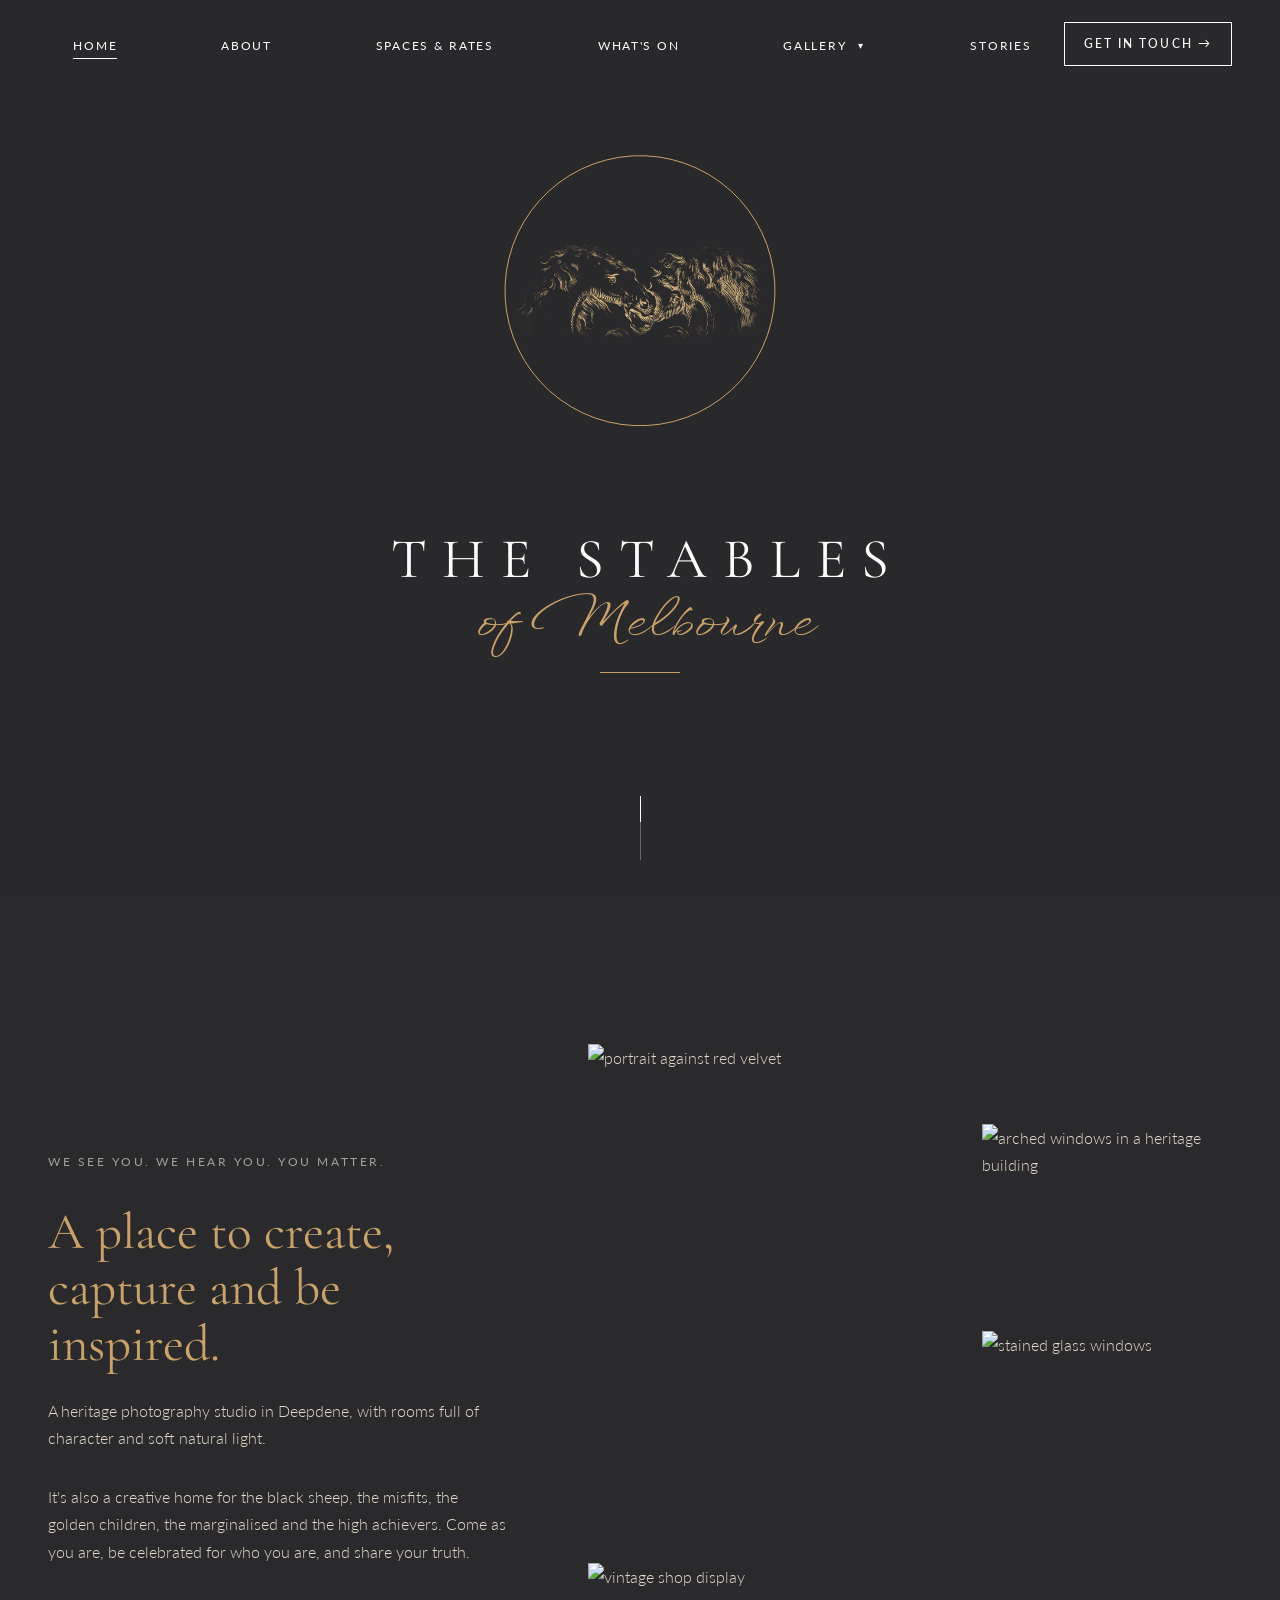
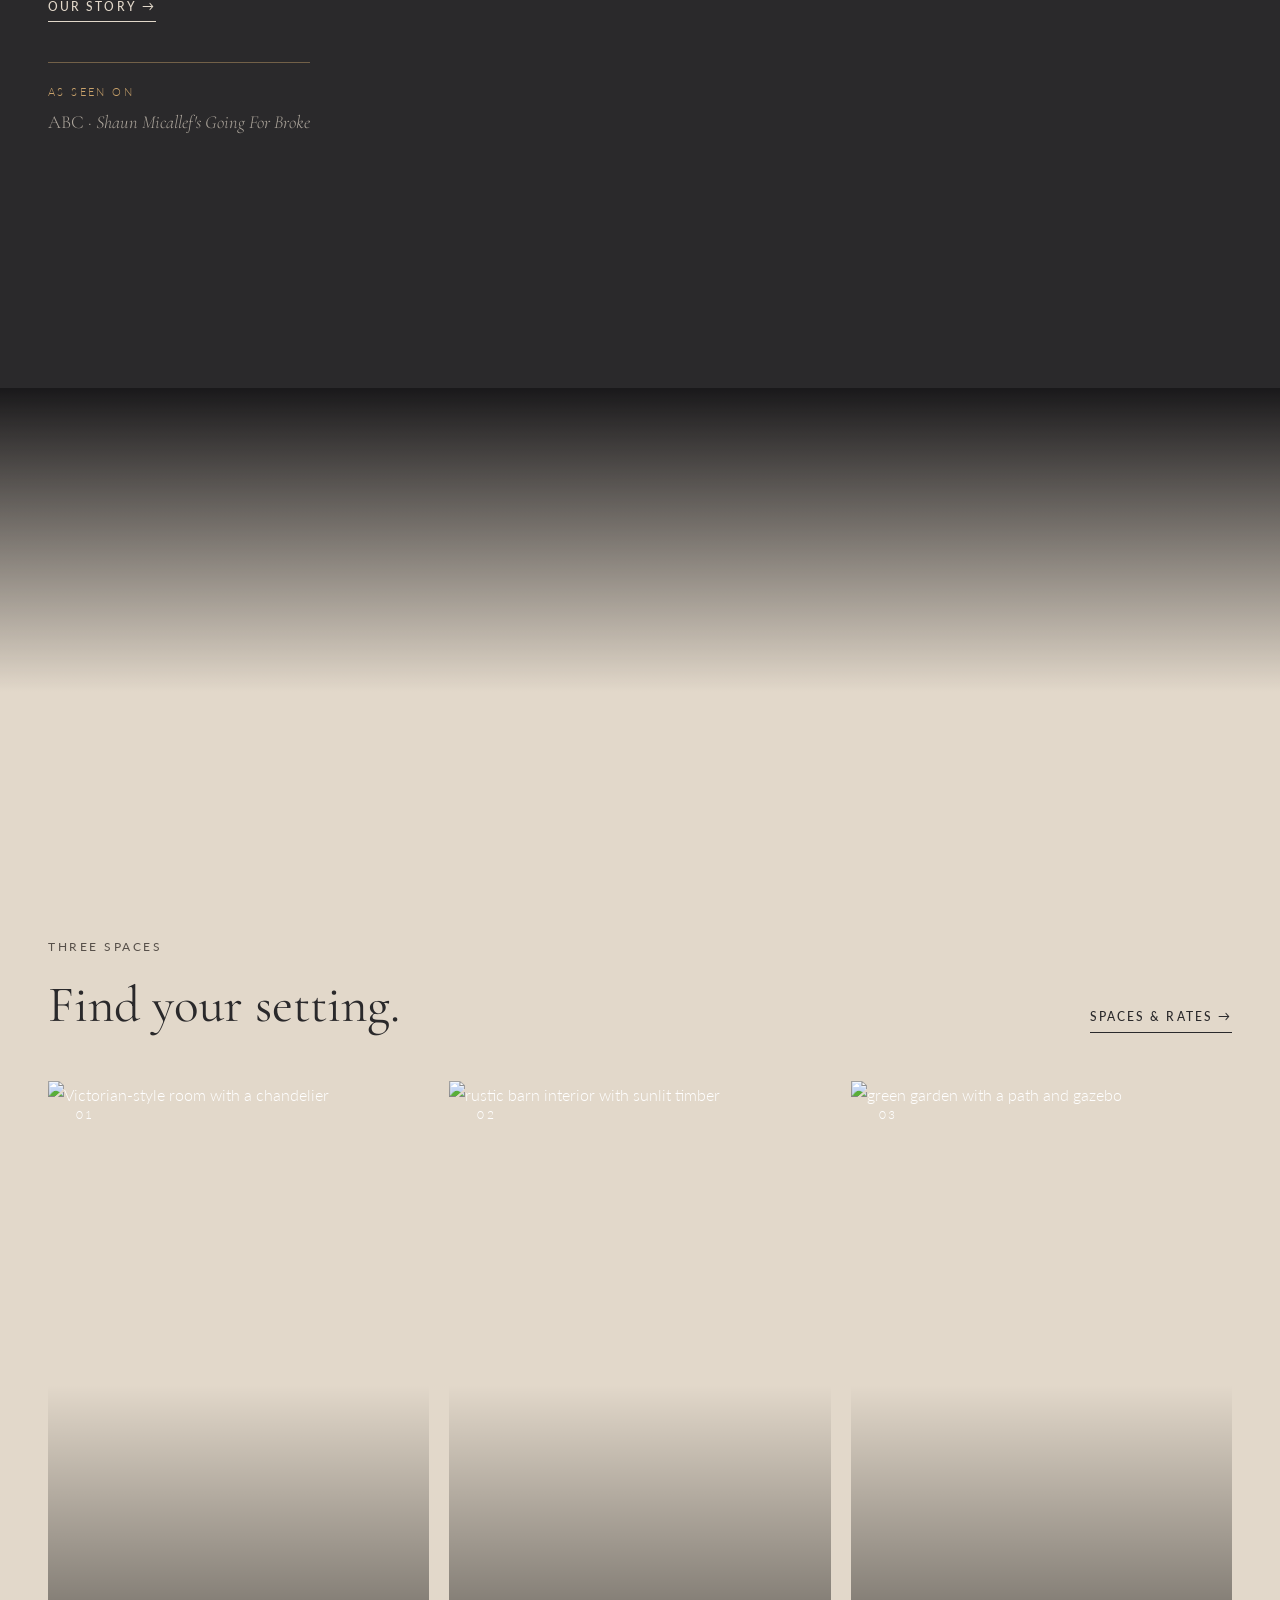
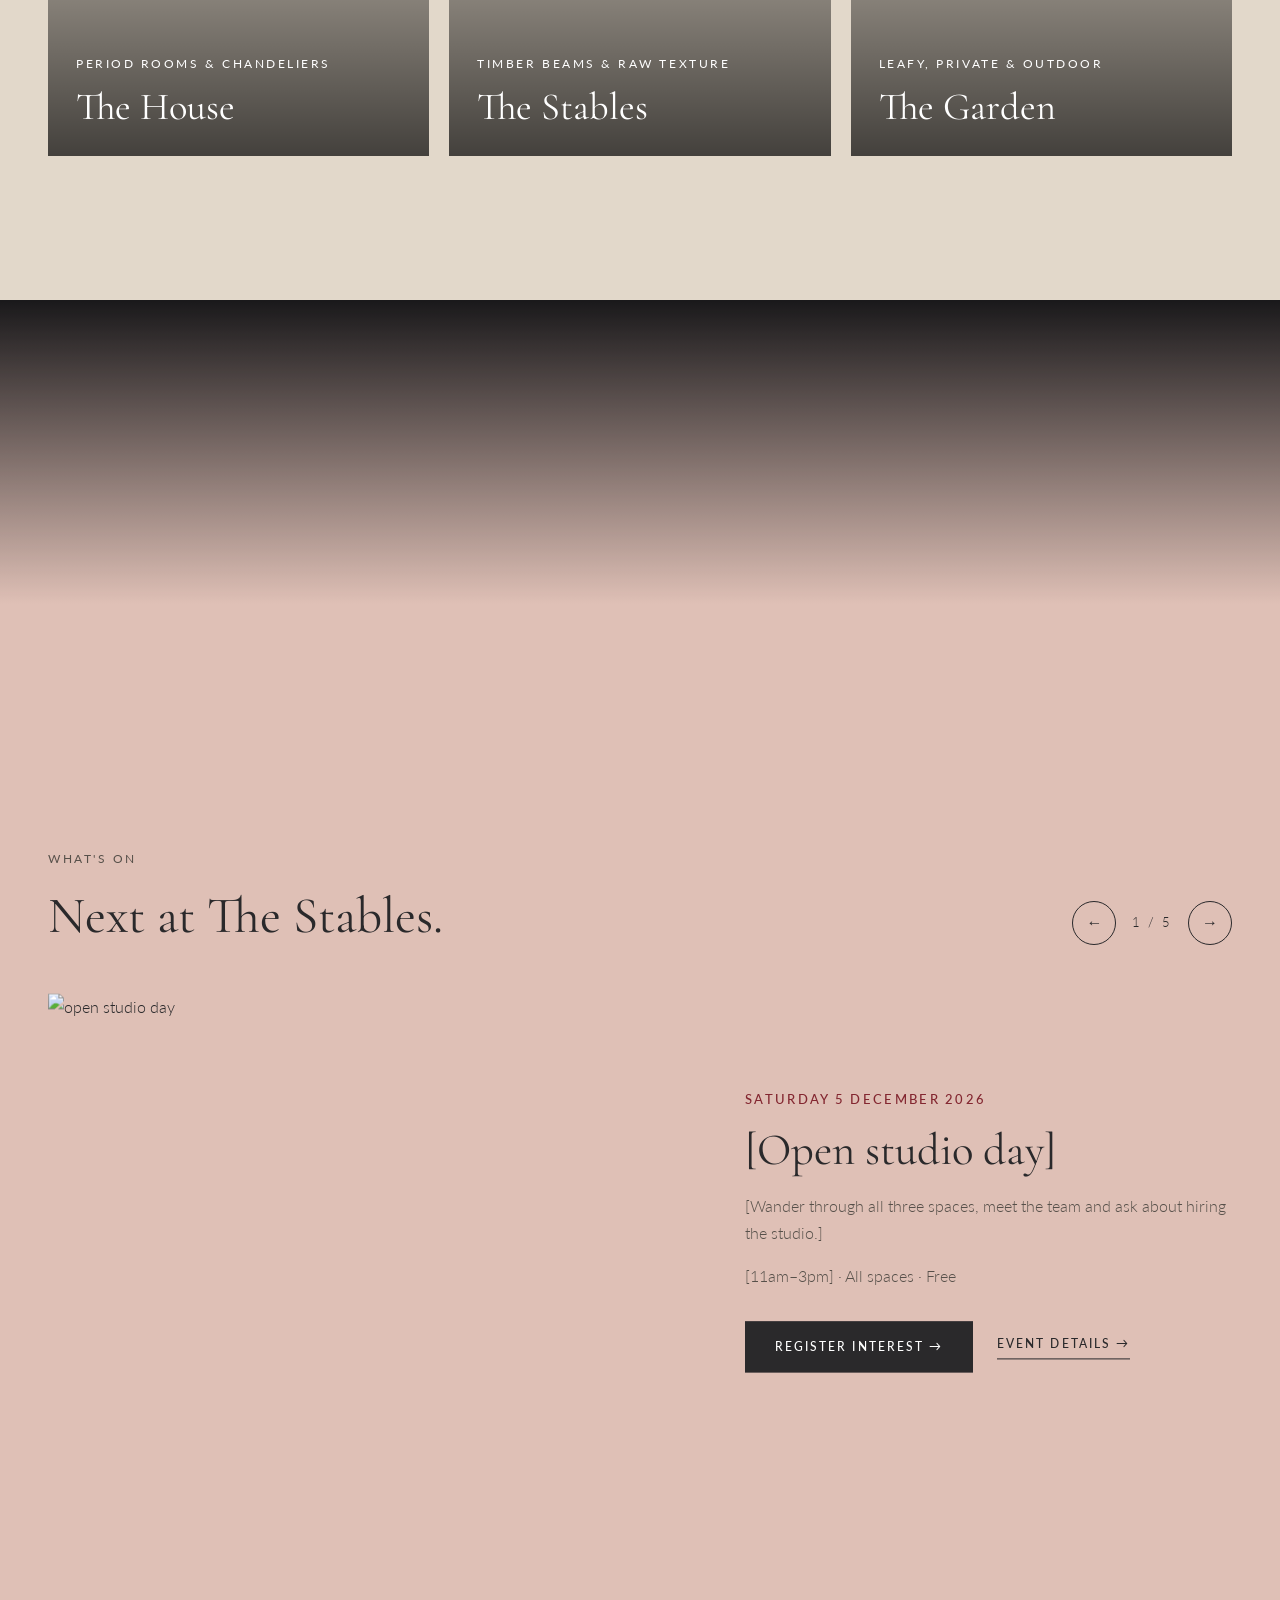
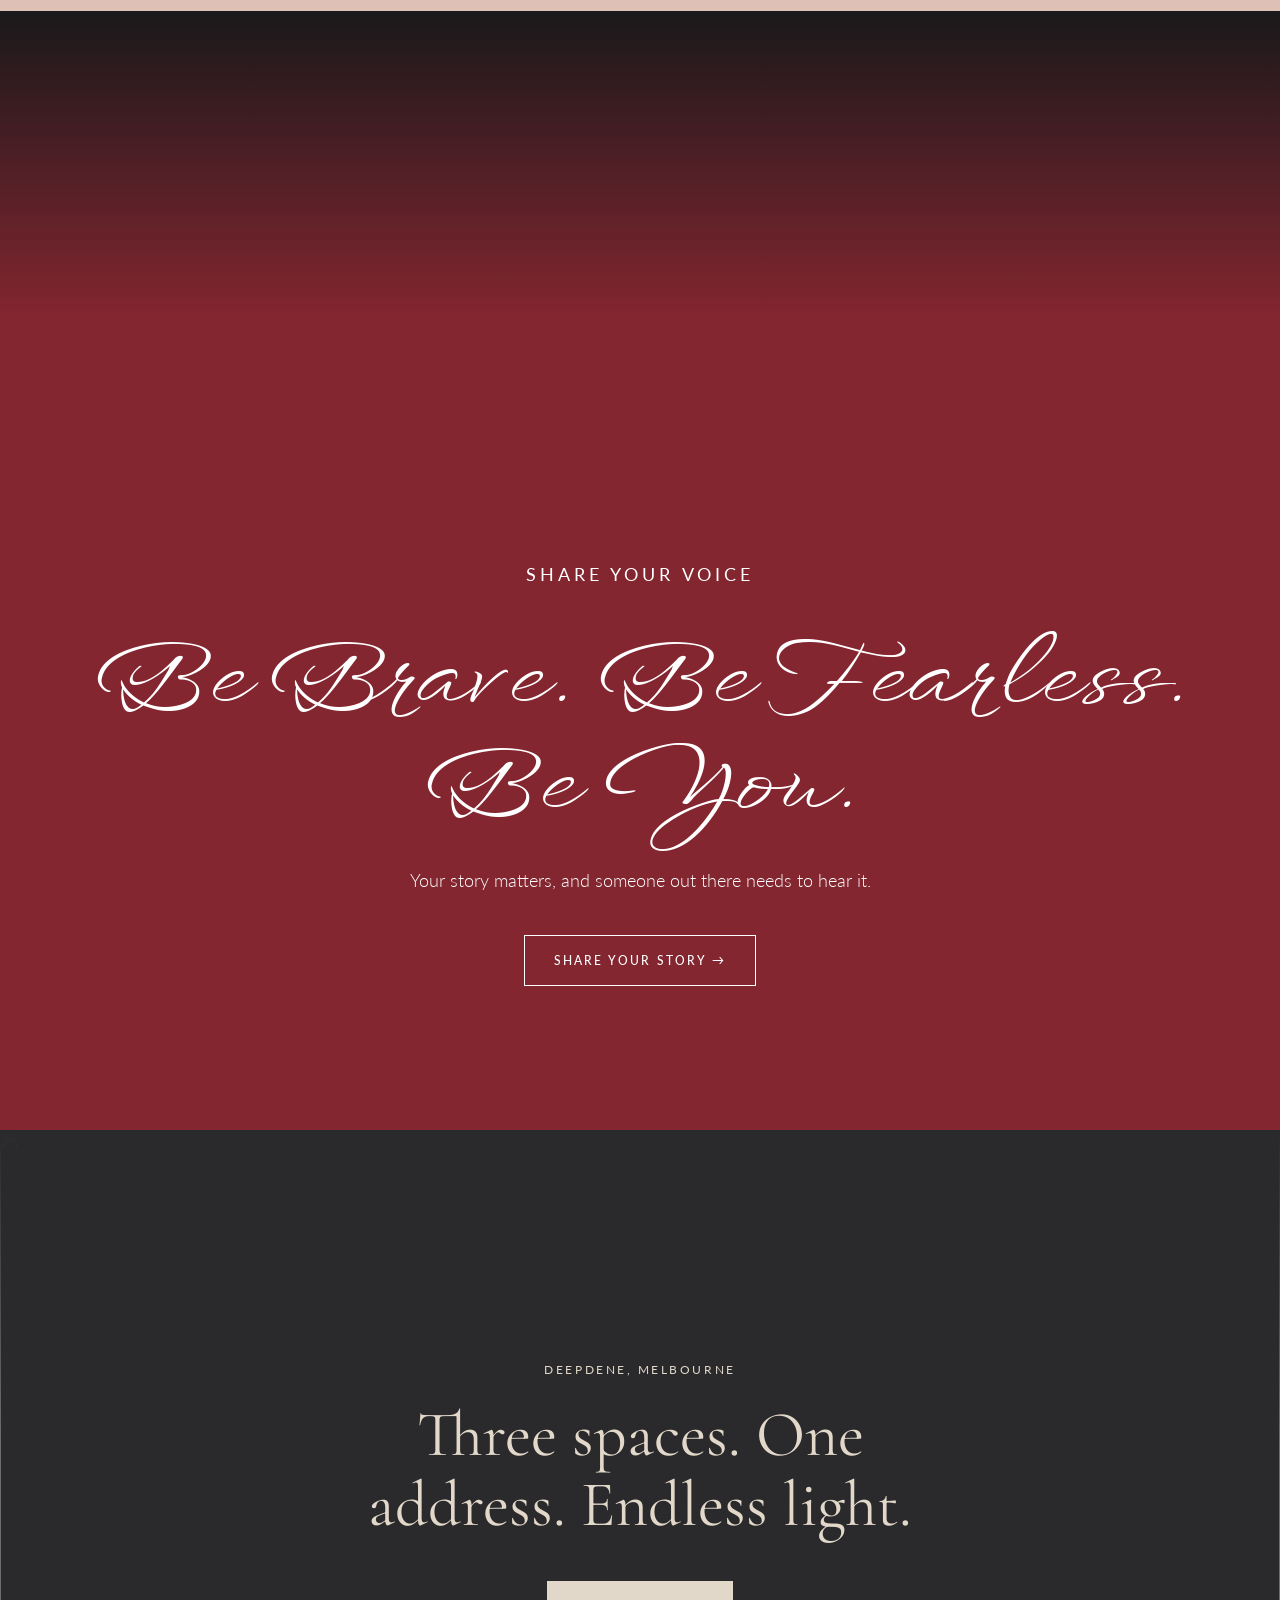
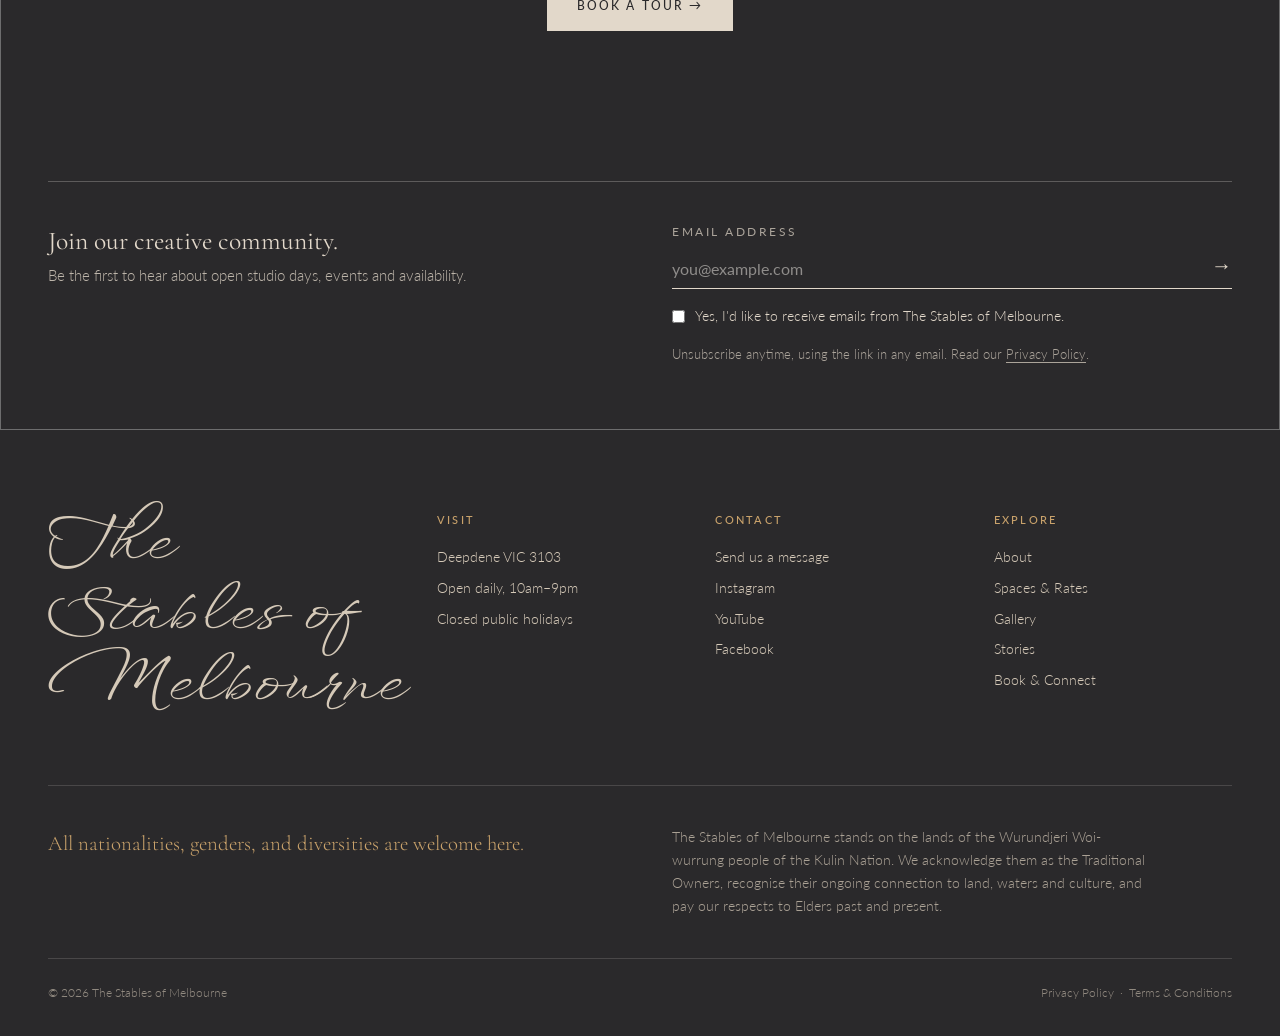
==== index.html @ edeb2f5e "Publish website ZelescoConsulting/The_Stables_of_Melbourne_final@5054127c599b8550f79336211b10ee6839b" ====
<!DOCTYPE html>
<html lang="en-AU">

<head>
  <meta charset="UTF-8">
  <meta name="viewport" content="width=device-width, initial-scale=1.0">
  <title>The Stables of Melbourne | Heritage Photography Studio for Hire</title>
  <link rel="icon" href="/favicon.ico" sizes="48x48">
  <link rel="icon" href="/images/icon-192.png" type="image/png" sizes="192x192">
  <link rel="apple-touch-icon" href="/images/apple-touch-icon.png">
  <meta name="description" content="A heritage photography studio in Deepdene, Melbourne, with three spaces to hire: the House, the Stables and the Garden.">

  <link rel="canonical" href="https://www.thestablesofmelbourne.com/">
  <meta property="og:type" content="website">
  <meta property="og:site_name" content="The Stables of Melbourne">
  <meta property="og:locale" content="en_AU">
  <meta property="og:title" content="The Stables of Melbourne | Heritage Photography Studio for Hire">
  <meta property="og:description" content="A heritage photography studio in Deepdene, Melbourne, with three spaces to hire: the House, the Stables and the Garden.">
  <meta property="og:url" content="https://www.thestablesofmelbourne.com/">
  <meta property="og:image" content="https://www.thestablesofmelbourne.com/images/share.jpg">
  <meta property="og:image:width" content="1200">
  <meta property="og:image:height" content="630">
  <meta name="twitter:card" content="summary_large_image">

  <script type="application/ld+json">{
    "@context": "https://schema.org",
    "@type": "LocalBusiness",
    "name": "The Stables of Melbourne",
    "description": "A heritage photography studio in Deepdene, Melbourne, with three spaces to hire: the House, the Stables and the Garden.",
    "url": "https://www.thestablesofmelbourne.com/",
    "image": "https://www.thestablesofmelbourne.com/images/share.jpg",
    "image": "https://www.thestablesofmelbourne.com/images/share.jpg",
    "logo": "https://www.thestablesofmelbourne.com/images/logo-square.png",

    "founder": "Lucia Zelesco",
    "address": {
      "@type": "PostalAddress",
      "addressLocality": "Deepdene",
      "addressRegion": "VIC",
      "postalCode": "3103",
      "addressCountry": "AU"
    },
    "openingHoursSpecification": {
      "@type": "OpeningHoursSpecification",
      "dayOfWeek": ["Monday","Tuesday","Wednesday","Thursday","Friday","Saturday","Sunday"],
      "opens": "10:00",
      "closes": "21:00"
    }
  }
</script>
  <script type="application/ld+json">{
    "@context": "https://schema.org",
    "@type": "WebSite",
    "name": "The Stables of Melbourne",
    "url": "https://www.thestablesofmelbourne.com/"
  }
</script>

  <link rel="preconnect" href="https://fonts.googleapis.com">
  <link rel="preconnect" href="https://fonts.gstatic.com" crossorigin>
  <link href="https://fonts.googleapis.com/css2?family=Cormorant+Garamond:ital,wght@0,400;0,500;1,400&family=Lato:wght@300;400;700&family=WindSong:wght@400;500&display=swap" rel="stylesheet">

  <link rel="stylesheet" href="styles.css">
  <link rel="stylesheet" href="community.css">

  <script>document.documentElement.classList.add("js");
</script>
</head>

<body class="home">

  <header class="site-header">
    <a href="index.html" class="logo">
      <img src="images/logo.png" alt="The Stables of Melbourne" class="logo-image">
    </a>

    <nav class="main-nav">
      <ul>
        <li><a href="index.html" class="active">Home</a></li>
        <li><a href="about.html">About</a></li>
        <li><a href="spaces.html">Spaces &amp; Rates</a></li>
        <li><a href="events.html">What's On</a></li>
        <li class="has-dropdown">
          <a href="gallery.html">Gallery</a>
          <button class="dropdown-toggle" type="button" aria-expanded="false" aria-label="More in Gallery">&#9662;</button>
          <ul class="dropdown">
            <li><a href="gallery.html">Collections</a></li>
            <li><a href="stories.html">Stories</a></li>
          </ul>
        </li>
        <li class="nav-hero-only"><a href="stories.html">Stories</a></li>
      </ul>
    </nav>

    <a href="connect.html" class="button button-light header-button">Get in touch &rarr;</a>
  </header>

  <main>

    <section class="hero">
      <video
        class="hero-image"
        data-mobile-src="videos/hero-mobile.mp4"
        autoplay
        muted
        loop
        playsinline
        poster="https://images.pexels.com/photos/6567356/pexels-photo-6567356.jpeg?auto=compress&cs=tinysrgb&w=1920">
        <source src="videos/hero.mp4" type="video/mp4">

      :

      </video>

      <div class="hero-intro" aria-hidden="true">
        <div class="intro-seal">
          <svg class="intro-ring" viewBox="0 0 400 400">
            <defs>
              <path id="intro-ring-path" d="M200,200 m-172,0 a172,172 0 1,1 344,0 a172,172 0 1,1 -344,0"></path>
            </defs>
            <circle cx="200" cy="200" r="150" fill="none" stroke="#c9a26b" stroke-width="1"></circle>

          </svg>
         <img class="intro-crest-art" src="images/crest-brass.png" alt="">
        </div>
      </div>

      <div class="hero-title">

        <div class="hero-crest" aria-hidden="true"></div>
        <h1 class="hero-name"><span class="hero-name-main">The Stables</span> <span class="hero-name-script">of Melbourne</span></h1>
      </div>

      <a href="#intro" class="scroll-cue" aria-label="Scroll down">
        <span></span>
      </a>
    </section>

    <section id="intro" class="intro stack">
      <div class="intro-text reveal">
        <p class="eyebrow">We see you. We hear you. You matter.</p>
        <h2>A place to create, capture and be inspired.</h2>
        <p>
          A heritage photography studio in Deepdene, with rooms full of character
          and soft natural light.
        </p>
        <p>
          It's also a creative home for the black sheep, the misfits, the golden
          children, the marginalised and the high achievers. Come as you are, be
          celebrated for who you are, and share your truth.
        </p>
                <div class="intro-links">
          <a href="about.html" class="text-link">Our story &rarr;</a>
        </div>

        <a href="about.html#in-the-media" class="press-mention">
          <span class="press-label">As seen on</span>
          <span class="press-show">ABC &middot; <em>Shaun Micallef's Going For Broke</em></span>
        </a>
      </div>

      <div class="collage-photos">
        <div class="collage-column">
          <img class="collage-tall scroll-fade" src="https://images.pexels.com/photos/40225562/pexels-photo-40225562.jpeg?auto=compress&cs=tinysrgb&w=1000" alt="Placeholder: portrait against red velvet">
          <img class="collage-wide scroll-fade" src="https://images.pexels.com/photos/3736897/pexels-photo-3736897.jpeg?auto=compress&cs=tinysrgb&w=900" alt="Placeholder: vintage shop display">
        </div>
        <div class="collage-column">
          <img class="collage-wide scroll-fade" src="https://images.pexels.com/photos/7443791/pexels-photo-7443791.jpeg?auto=compress&cs=tinysrgb&w=700" alt="Placeholder: arched windows in a heritage building">
          <img class="collage-tall scroll-fade" src="https://images.pexels.com/photos/16550795/pexels-photo-16550795.jpeg?auto=compress&cs=tinysrgb&w=700" alt="Placeholder: stained glass windows">
        </div>
      </div>
    </section>

    <div class="fade-gap" style="--from: var(--color-ink); --to: var(--color-cream)" aria-hidden="true"></div>

    <section class="home-spaces stack">
      <div class="section-head reveal">
        <div>
          <p class="eyebrow eyebrow-dark">Three spaces</p>
          <h2>Find your setting.</h2>
        </div>
        <a href="spaces.html" class="text-link">Spaces &amp; rates &rarr;</a>
      </div>

      <div class="space-panels">
        <a href="spaces.html#house" class="space-panel scroll-fade">
          <img src="https://images.pexels.com/photos/38924068/pexels-photo-38924068.jpeg?auto=compress&cs=tinysrgb&w=1200" alt="Placeholder: Victorian-style room with a chandelier">
          <span class="space-panel-number">01</span>
          <div class="space-panel-text">
            <div>
              <p class="eyebrow">Period rooms &amp; chandeliers</p>
              <h3>The House</h3>
            </div>
            <span class="arrow-circle" aria-hidden="true">&rarr;</span>
          </div>
        </a>

        <a href="spaces.html#stables" class="space-panel scroll-fade">
          <img src="https://images.pexels.com/photos/38239967/pexels-photo-38239967.jpeg?auto=compress&cs=tinysrgb&w=1200" alt="Placeholder: rustic barn interior with sunlit timber">
          <span class="space-panel-number">02</span>
          <div class="space-panel-text">
            <div>
              <p class="eyebrow">Timber beams &amp; raw texture</p>
              <h3>The Stables</h3>
            </div>
            <span class="arrow-circle" aria-hidden="true">&rarr;</span>
          </div>
        </a>

        <a href="spaces.html#garden" class="space-panel scroll-fade">
          <img src="https://images.pexels.com/photos/7174111/pexels-photo-7174111.jpeg?auto=compress&cs=tinysrgb&w=1200" alt="Placeholder: green garden with a path and gazebo">
          <span class="space-panel-number">03</span>
          <div class="space-panel-text">
            <div>
              <p class="eyebrow">Leafy, private &amp; outdoor</p>
              <h3>The Garden</h3>
            </div>
            <span class="arrow-circle" aria-hidden="true">&rarr;</span>
          </div>
        </a>
      </div>
    </section>

    <div class="fade-gap" style="--from: var(--color-cream); --to: var(--color-blush)" aria-hidden="true"></div>

    <section class="next-event stack">
      <div class="section-head reveal">
        <div>
          <p class="eyebrow eyebrow-dark">What's on</p>
          <h2>Next at The Stables.</h2>
        </div>

        <div class="event-switcher">
          <button class="event-switch event-prev" type="button" aria-label="Previous event">&larr;</button>
          <span class="event-counter">1 / 6</span>
          <button class="event-switch event-next" type="button" aria-label="Next event">&rarr;</button>
        </div>
      </div>

      <div class="scroll-fade" aria-live="polite">

      <article class="featured-event is-current" data-date="2026-11-28">
        <img src="https://images.pexels.com/photos/3973940/pexels-photo-3973940.jpeg?auto=compress&cs=tinysrgb&w=1200" alt="Placeholder: portrait shoot day">
        <div>
          <span class="featured-date">2026-11-28</span>
          <h3>[Portrait shoot day]</h3>
          <p>[A day of booked portrait sessions with a guest photographer, in the House.]</p>
          <p>[10am&ndash;4pm] &middot; The House &middot; [$XX]</p>
          <div class="featured-actions">
            <a href="connect.html?event=Portrait%20shoot%20day#enquire" class="button button-dark">Register interest &rarr;</a>
            <a href="events.html#portrait-day" class="text-link">Event details &rarr;</a>
          </div>
        </div>
      </article>

      <article class="featured-event" data-date="2026-12-05">
        <img src="https://images.pexels.com/photos/15935628/pexels-photo-15935628.jpeg?auto=compress&cs=tinysrgb&w=1200" alt="Placeholder: open studio day">
        <div>
          <span class="featured-date">2026-12-05</span>
          <h3>[Open studio day]</h3>
          <p>[Wander through all three spaces, meet the team and ask about hiring the studio.]</p>
          <p>[11am&ndash;3pm] &middot; All spaces &middot; Free</p>
          <div class="featured-actions">
            <a href="connect.html?event=Open%20studio%20day#enquire" class="button button-dark">Register interest &rarr;</a>
            <a href="events.html#open-studio" class="text-link">Event details &rarr;</a>
          </div>
        </div>
      </article>

      <article class="featured-event" data-date="2026-12-12">
        <img src="https://images.pexels.com/photos/30697991/pexels-photo-30697991.jpeg?auto=compress&cs=tinysrgb&w=1200" alt="Placeholder: lighting workshop">
        <div>
          <span class="featured-date">2026-12-12</span>
          <h3>[Lighting workshop]</h3>
          <p>[A hands-on workshop on working with natural and studio light.]</p>
          <p>[6pm&ndash;9pm] &middot; The Stables &middot; [$XX]</p>
          <div class="featured-actions">
            <a href="connect.html?event=Lighting%20workshop#enquire" class="button button-dark">Register interest &rarr;</a>
            <a href="events.html#lighting-workshop" class="text-link">Event details &rarr;</a>
          </div>
        </div>
      </article>

        <p class="no-events">
          No events are scheduled right now.
          <a href="events.html" class="text-link">See past events &rarr;</a>
        </p>
      </div>
    </section>

    <div class="fade-gap" style="--from: var(--color-blush); --to: var(--color-crimson)" aria-hidden="true"></div>

    <section class="brave stack fade-to-ink">
      <p class="eyebrow reveal">Share your voice</p>
      <h2 class="reveal">Be Brave. Be Fearless. Be You.</h2>
      <p class="reveal">Your story matters, and someone out there needs to hear it.</p>
      <a href="stories.html#share" class="button button-light reveal">Share your story &rarr;</a>
    </section>

    <section id="contact" class="closing">
      <img class="closing-bg" src="https://images.pexels.com/photos/4913327/pexels-photo-4913327.jpeg?auto=compress&cs=tinysrgb&w=1920" alt="">

      <div class="closing-inner">
        <div class="closing-statement scroll-fade">
          <p class="eyebrow">Deepdene, Melbourne</p>
          <h2>Three spaces. One address. Endless light.</h2>
          <a href="connect.html#tour" class="button button-cream">Book a tour &rarr;</a>
        </div>

        <div class="signup">
          <div class="signup-text">
            <h3>Join our creative community.</h3>
            <p>Be the first to hear about open studio days, events and availability.</p>
          </div>

           <form class="signup-form" id="stables-signup"
                action="https://app.kit.com/forms/10217727/subscriptions"
                method="post" target="_blank">
            <label class="signup-field">
              <span class="eyebrow">Email address</span>
              <input type="email" name="email_address" placeholder="you@example.com" required>
            </label>
            <button type="submit" class="signup-submit" aria-label="Subscribe">&rarr;</button>
          </form>
          <label class="signup-consent">
            <input type="checkbox" form="stables-signup" required>
            <span>Yes, I'd like to receive emails from The Stables of Melbourne.</span>
          </label>
          <p class="signup-privacy">
            Unsubscribe anytime, using the link in any email.
            Read our <a href="privacy.html">Privacy Policy</a>.
          </p>

        </div>
      </div>
    </section>

  </main>

  <footer class="site-footer">
    <div class="footer-top">
      <p class="footer-name">The Stables of Melbourne</p>

      <div class="footer-column">
        <h4>Visit</h4>
        <p>Deepdene VIC 3103</p>
        <p>Open daily, 10am&ndash;9pm</p>
        <p>Closed public holidays</p>
      </div>

      <div class="footer-column">
        <h4>Contact</h4>

        <p><a href="connect.html#enquire">Send us a message</a></p>
        <p><a href="https://www.instagram.com/the_stables_of_melbourne/" target="_blank" rel="noopener">Instagram</a></p>
        <p><a href="https://www.youtube.com/@YOUR_CHANNEL" target="_blank" rel="noopener">YouTube</a></p>
        <p><a href="https://www.facebook.com/YOUR_PAGE" target="_blank" rel="noopener">Facebook</a></p>
      </div>

      <div class="footer-column">
        <h4>Explore</h4>
        <ul>
          <li><a href="about.html">About</a></li>
          <li><a href="spaces.html">Spaces &amp; Rates</a></li>
          <li><a href="gallery.html">Gallery</a></li>
          <li><a href="stories.html">Stories</a></li>
          <li><a href="connect.html">Book &amp; Connect</a></li>
        </ul>
      </div>
    </div>

    <div class="footer-welcome">
      <p class="footer-welcome-line">All nationalities, genders, and diversities are welcome here.</p>
      <p class="footer-acknowledgement">
        The Stables of Melbourne stands on the lands of the Wurundjeri Woi-wurrung people
        of the Kulin Nation. We acknowledge them as the Traditional Owners, recognise their
        ongoing connection to land, waters and culture, and pay our respects to Elders past
        and present.
      </p>
    </div>

    <div class="footer-bottom">
      <p>&copy; 2026 The Stables of Melbourne</p>
      <p><a href="privacy.html">Privacy Policy</a> &nbsp;&middot;&nbsp; <a href="terms.html">Terms &amp; Conditions</a></p>
    </div>
  </footer>

  <script src="content.js" data-then="script.js community.js">
</script>

</body>
</html>
---- styles.css ----
:root {
  --color-cream: #e2d8ca;
  --color-cream-dark: #d5c9b8;
  --color-ink: #2a292b;
  --color-crimson: #832630;
  --color-gold: #c9a26b;
  --color-muted: #57504a;
  --color-clay: #d97e7a;
  --color-blush: #dfc0b6;
  --color-white: #ffffff;
  --color-line: #d9b8a8;
  --color-rust: var(--color-crimson);

  --font-heading: "Cormorant Garamond", Georgia, serif;
  --font-body: "Lato", Arial, sans-serif;
  --font-script: "WindSong", cursive;

  --gutter: 3rem;
  --section-space: 9rem;
  --gap-height: 45vh;
  --content-width: 1240px;
}

* {
  box-sizing: border-box;
  margin: 0;
  padding: 0;
}

html {
  scroll-behavior: smooth;
  scroll-padding-top: 6rem;
}

body {
  background-color: var(--color-blush);
  color: var(--color-ink);
  font-family: var(--font-body);
  font-weight: 300;
  line-height: 1.7;
}

img,
video {
  display: block;
  max-width: 100%;
}

a {
  color: inherit;
  text-decoration: none;
}

main > section,
.site-footer {
  position: relative;
}

.container {
  max-width: var(--content-width);
  margin: 0 auto;
}

h1, h2, h3 {
  font-family: var(--font-heading);
  font-weight: 400;
  line-height: 1.1;
}

h1 {
  font-size: clamp(2.8rem, 6vw, 5rem);
}

h2 {
  font-size: clamp(2rem, 4vw, 3.2rem);
  margin-bottom: 1.5rem;
}

h3 {
  font-size: 1.6rem;
}

p {
  max-width: 60ch;
  margin-bottom: 1rem;
}

.eyebrow {
  font-family: var(--font-body);
  font-size: 0.72rem;
  font-weight: 400;
  text-transform: uppercase;
  letter-spacing: 0.22em;
  margin-bottom: 1.25rem;
}

.eyebrow-dark {
  color: var(--color-muted);
}

.section-head {
  display: flex;
  justify-content: space-between;
  align-items: flex-end;
  gap: 2rem;
  margin-bottom: 3rem;
}

.section-head h2 {
  margin-bottom: 0;
}

.visually-hidden {
  position: absolute;
  width: 1px;
  height: 1px;
  overflow: hidden;
  clip: rect(0 0 0 0);
  white-space: nowrap;
}

.button {
  display: inline-block;
  padding: 0.9rem 1.8rem;
  border: 1px solid currentColor;
  font-family: var(--font-body);
  font-size: 0.72rem;
  font-weight: 500;
  text-transform: uppercase;
  letter-spacing: 0.18em;
  cursor: pointer;
  background: none;
  color: inherit;
  transition: background-color 0.3s ease, color 0.3s ease, border-color 0.3s ease;
}

.button-light {
  color: var(--color-white);
}

.button-light:hover {
  background-color: var(--color-white);
  color: var(--color-ink);
}

.button-dark {
  background-color: var(--color-ink);
  border-color: var(--color-ink);
  color: var(--color-white);
}

.button-dark:hover {
  background-color: var(--color-crimson);
  border-color: var(--color-crimson);
}

.button-cream {
  background-color: var(--color-cream);
  border-color: var(--color-cream);
  color: var(--color-ink);
}

.button-cream:hover {
  background-color: var(--color-gold);
  border-color: var(--color-gold);
}

.button-dark-outline {
  color: var(--color-ink);
}

.button-dark-outline:hover {
  background-color: var(--color-ink);
  color: var(--color-white);
}

.text-link {
  display: inline-block;
  font-size: 0.72rem;
  font-weight: 500;
  text-transform: uppercase;
  letter-spacing: 0.18em;
  padding-bottom: 0.3rem;
  border-bottom: 1px solid currentColor;
  white-space: nowrap;
  transition: color 0.3s ease;
}

.text-link:hover {
  color: var(--color-crimson);
}

.arrow-circle {
  flex-shrink: 0;
  display: grid;
  place-items: center;
  width: 3.25rem;
  height: 3.25rem;
  border: 1px solid currentColor;
  border-radius: 50%;
  font-size: 1.1rem;
  transition: background-color 0.3s ease, color 0.3s ease, opacity 0.4s ease, transform 0.4s ease;
}

.site-header {
  position: fixed;
  top: 0;
  left: 0;
  right: 0;
  z-index: 10;

  display: flex;
  justify-content: space-between;
  align-items: center;
  gap: 2rem;
  padding: 1rem var(--gutter);

  color: var(--color-white);
  background-color: rgba(42, 41, 43, 0.92);
  backdrop-filter: blur(10px);
  transition: opacity 0.5s ease, transform 0.5s ease, visibility 0.5s;
}

.logo {
  display: flex;
  align-items: center;
}

.logo-image {
  height: 56px;
  width: auto;
}

.main-nav ul {
  display: flex;
  gap: 2.25rem;
  list-style: none;
}

.main-nav a {
  font-size: 0.72rem;
  font-weight: 400;
  text-transform: uppercase;
  letter-spacing: 0.15em;
  padding-bottom: 0.4rem;
  border-bottom: 1px solid transparent;
  transition: border-color 0.3s ease;
}

.main-nav a:hover,
.main-nav a.active {
  border-bottom-color: var(--color-white);
}

.header-button {
  padding: 0.7rem 1.2rem;
}

.hero {
  position: sticky;
  top: 0;
  height: 100vh;
  display: flex;
  align-items: center;
  justify-content: center;
  text-align: center;
  background-color: var(--color-ink);
  color: var(--color-white);
  overflow: hidden;
}

.hero-image {
  position: absolute;
  inset: 0;
  width: 100%;
  height: 100%;
  object-fit: cover;
}

.hero::after {
  content: "";
  position: absolute;
  inset: 0;
  background-color: var(--color-ink);
  opacity: calc(0.45 + var(--fade, 0) * 0.55);
}

.hero-title {
  position: relative;
  z-index: 1;
  padding: 0 var(--gutter);
  opacity: calc(1 - var(--fade, 0) * 1.4);
  transform: translateY(calc(var(--fade, 0) * -80px));
}

.hero-title h1 {
  animation: fade-up 1.6s ease-out both;
  font-family: var(--font-script);
  font-weight: 400;
  font-size: clamp(4.5rem, 13vw, 11rem);
  line-height: 1.15;
  text-transform: none;
  color: var(--color-white);
}

.hero-title h1::after {
  content: "";
  display: block;
  width: 6rem;
  height: 1px;
  margin: 1.5rem auto 0;
  background-color: var(--color-gold);
}

@keyframes fade-up {
  from {
    opacity: 0;
    transform: translateY(30px);
  }
  to {
    opacity: 1;
    transform: translateY(0);
  }
}

.scroll-cue {
  position: absolute;
  bottom: 2.5rem;
  left: 50%;
  z-index: 1;
  width: 1px;
  height: 4rem;
  background-color: rgba(255, 255, 255, 0.3);
  overflow: hidden;
  opacity: calc(1 - var(--fade, 0) * 3);
}

.scroll-cue span {
  display: block;
  width: 100%;
  height: 40%;
  background-color: var(--color-white);
  animation: scroll-line 2s ease-in-out infinite;
}

@keyframes scroll-line {
  from { transform: translateY(-100%); }
  to   { transform: translateY(250%); }
}

.intro {
  display: grid;
  grid-template-columns: 1fr 1.4fr;
  gap: 5rem;
  align-items: center;
  min-height: 100vh;
  padding: var(--section-space) var(--gutter);
  background-color: var(--color-ink);
  color: var(--color-cream);
}

.intro-text h2 {
  color: var(--color-gold);
}

.intro-text .eyebrow {
  color: rgba(244, 240, 233, 0.6);
}

.intro-text p {
  margin-bottom: 2rem;
}

.intro-text .text-link:hover {
  color: var(--color-gold);
}

.collage-photos {
  display: grid;
  grid-template-columns: 3fr 2fr;
  gap: 1.25rem;
}

.collage-column {
  display: flex;
  flex-direction: column;
  gap: 1.25rem;
}

.collage-column:last-child {
  margin-top: 5rem;
}

.collage-photos img {
  width: 100%;
  object-fit: cover;
}

.collage-tall {
  aspect-ratio: 3 / 4;
}

.collage-wide {
  aspect-ratio: 4 / 3;
}

.home-spaces {
  padding: var(--section-space) var(--gutter);
  background-color: var(--color-cream);
}

.space-panels {
  display: flex;
  gap: 1.25rem;
  height: 75vh;
  min-height: 520px;
}

.space-panel {
  position: relative;
  flex: 1;
  overflow: hidden;
  color: var(--color-white);
  transition: flex 0.7s cubic-bezier(0.25, 1, 0.5, 1);
}

.space-panel:hover,
.space-panel:focus-visible {
  flex: 1.7;
}

.space-panel img {
  width: 100%;
  height: 100%;
  object-fit: cover;
  transition: transform 1s ease;
}

.space-panel:hover img {
  transform: scale(1.05);
}

.space-panel::after {
  content: "";
  position: absolute;
  inset: 0;
  background: linear-gradient(to top, rgba(0, 0, 0, 0.7) 0%, rgba(0, 0, 0, 0) 55%);
}

.space-panel-number {
  position: absolute;
  top: 1.5rem;
  left: 1.75rem;
  z-index: 1;
  font-size: 0.75rem;
  letter-spacing: 0.2em;
}

.space-panel-text {
  position: absolute;
  left: 1.75rem;
  right: 1.75rem;
  bottom: 1.75rem;
  z-index: 1;
  display: flex;
  justify-content: space-between;
  align-items: flex-end;
  gap: 1rem;
}

.space-panel-text h3 {
  font-size: clamp(1.8rem, 3vw, 2.6rem);
  white-space: nowrap;
}

.space-panel-text .eyebrow {
  margin-bottom: 0.75rem;
  white-space: nowrap;
}

.space-panel .arrow-circle {
  opacity: 0;
  transform: translateX(-10px);
}

.space-panel:hover .arrow-circle,
.space-panel:focus-visible .arrow-circle {
  opacity: 1;
  transform: translateX(0);
}

.space-panel:hover .arrow-circle {
  background-color: var(--color-white);
  color: var(--color-ink);
}

.next-event {
  padding: var(--section-space) var(--gutter);
  background-color: var(--color-blush);
}

.featured-event {
  display: none;
  grid-template-columns: 1.3fr 1fr;
  gap: 4rem;
  align-items: center;
}

.featured-event.is-current {
  display: grid;
  animation: event-in 0.6s ease both;
}

@keyframes event-in {
  from { opacity: 0; }
  to   { opacity: 1; }
}

.featured-event img {
  width: 100%;
  aspect-ratio: 4 / 3;
  object-fit: cover;
}

.featured-date {
  display: block;
  margin-bottom: 1rem;
  font-size: 0.8rem;
  font-weight: 500;
  text-transform: uppercase;
  letter-spacing: 0.18em;
  color: var(--color-crimson);
}

.featured-event h3 {
  font-size: clamp(2rem, 3.5vw, 3rem);
  margin-bottom: 1rem;
}

.featured-event p {
  color: var(--color-muted);
}

.featured-actions {
  display: flex;
  flex-wrap: wrap;
  align-items: center;
  gap: 1rem 1.5rem;
  margin-top: 2rem;
}

.event-switcher {
  display: flex;
  align-items: center;
  gap: 1rem;
  font-size: 0.8rem;
  letter-spacing: 0.15em;
}

.event-switch {
  width: 2.75rem;
  height: 2.75rem;
  border: 1px solid var(--color-ink);
  border-radius: 50%;
  background: none;
  color: var(--color-ink);
  font-size: 1rem;
  cursor: pointer;
  transition: background-color 0.3s ease, color 0.3s ease;
}

.event-switch:hover {
  background-color: var(--color-ink);
  color: var(--color-cream);
}

.no-events {
  display: none;
}

.next-event.is-empty .no-events {
  display: block;
}

.next-event.is-empty .event-switcher {
  display: none;
}

.closing {
  overflow: hidden;
  background-color: var(--color-ink);
  color: var(--color-cream);
}

.closing-bg {
  position: absolute;
  inset: 0;
  width: 100%;
  height: 100%;
  object-fit: cover;
  opacity: 0.45;

  -webkit-mask-image: linear-gradient(to bottom, transparent 0%, black 35%);
  mask-image: linear-gradient(to bottom, transparent 0%, black 35%);
}

.closing-inner {
  position: relative;
  display: flex;
  flex-direction: column;
  min-height: 100vh;
  padding: var(--section-space) var(--gutter) 4rem;
}

.closing-statement {
  flex: 1;
  display: flex;
  flex-direction: column;
  justify-content: center;
  align-items: center;
  text-align: center;
  padding-bottom: 4rem;
}

.closing-statement h2 {
  max-width: 18ch;
  font-size: clamp(2.4rem, 5vw, 4.2rem);
  margin-bottom: 2.5rem;
}

.signup {
  display: grid;
  grid-template-columns: 1fr 1fr;
  gap: 1rem 4rem;
  align-items: end;
  padding-top: 2.5rem;
  border-top: 1px solid rgba(244, 240, 233, 0.25);
}

.signup h3 {
  margin-bottom: 0.5rem;
}

.signup-text p {
  margin: 0;
  font-size: 0.95rem;
  opacity: 0.8;
}

.signup-form {
  display: flex;
  align-items: flex-end;
  border-bottom: 1px solid var(--color-cream);
}

.signup-field {
  flex: 1;
}

.signup-field .eyebrow {
  display: block;
  margin-bottom: 0.5rem;
  opacity: 0.7;
}

.signup-form input {
  width: 100%;
  padding: 0.6rem 0;
  border: none;
  background-color: transparent;
  font-family: var(--font-body);
  font-size: 1rem;
  color: var(--color-cream);
}

.signup-form input::placeholder {
  color: rgba(244, 240, 233, 0.5);
}

.signup-form input:focus {
  outline: none;
}

.signup-form:focus-within {
  border-bottom-color: var(--color-gold);
}

.signup-submit {
  padding: 0.6rem 0 0.6rem 1rem;
  border: none;
  background: none;
  font-size: 1.3rem;
  color: var(--color-cream);
  cursor: pointer;
  transition: color 0.3s ease, transform 0.3s ease;
}

.signup-submit:hover {
  color: var(--color-gold);
  transform: translateX(4px);
}

.signup-privacy {
  grid-column: 2;
  margin: 0;
  font-size: 0.8rem;
  opacity: 0.7;
}

.signup-privacy a {
  text-decoration: underline;
  text-underline-offset: 3px;
}

.site-footer {
  padding: 5rem var(--gutter) 2rem;
  background-color: var(--color-ink);
  color: var(--color-cream-dark);
}

.footer-top {
  display: grid;
  grid-template-columns: 1.4fr repeat(3, 1fr);
  gap: 2.5rem;
  padding-bottom: 3rem;
  border-bottom: 1px solid rgba(244, 240, 233, 0.15);
}

.footer-name {
  font-family: var(--font-script);
  font-size: clamp(3rem, 5vw, 4.2rem);
  line-height: 1.1;
}

.footer-column h4 {
  margin-bottom: 1rem;
  font-size: 0.7rem;
  font-weight: 500;
  text-transform: uppercase;
  letter-spacing: 0.2em;
  color: var(--color-gold);
}

.footer-column p,
.footer-column li {
  margin-bottom: 0.4rem;
  font-size: 0.9rem;
}

.footer-column ul {
  list-style: none;
}

.site-footer a {
  transition: color 0.3s ease;
}

.site-footer a:hover,
.site-footer a.active {
  color: var(--color-gold);
}

.footer-bottom {
  display: flex;
  justify-content: space-between;
  gap: 1rem;
  padding-top: 1.5rem;
  font-size: 0.75rem;
  opacity: 0.6;
}

.footer-bottom p {
  margin: 0;
}

.page-hero {
  background-color: var(--color-rust);
  color: var(--color-cream-dark);
  padding: 12rem var(--gutter) 5rem;
}

.page-hero-intro {
  font-size: 1.1rem;
  max-width: 50ch;
  margin-top: 1.5rem;
}

.story {
  display: grid;
  grid-template-columns: 1fr 1fr;
  gap: 4rem;
  align-items: center;
  padding: 6rem var(--gutter);
}

.story-reverse .story-media {
  order: 2;
}

.story-media img {
  width: 100%;
  aspect-ratio: 4 / 5;
  object-fit: cover;
}

.story-text h2 {
  color: var(--color-rust);
}

.story-dark {
  background-color: var(--color-ink);
  color: var(--color-cream-dark);
}

.story-dark .eyebrow-dark {
  color: var(--color-ink) ;
}

.story-dark .story-text h2 {
  color: var(--color-gold);
}

.founder-quote {
  padding: 7rem var(--gutter);
  text-align: center;
}

.founder-quote p {
  max-width: 28ch;
  margin: 0 auto 1.5rem;
  font-family: var(--font-heading);
  font-size: clamp(1.8rem, 3.5vw, 2.8rem);
  line-height: 1.25;
}

.founder-quote cite {
  font-style: normal;
  font-size: 0.72rem;
  text-transform: uppercase;
  letter-spacing: 0.18em;
  color: var(--color-muted);
}

.space-screen {
  height: 100vh;
  min-height: 600px;
  overflow: hidden;
  background-color: var(--color-ink);
  color: var(--color-cream);
}

.space-screen-image {
  position: absolute;
  inset: 0;
  width: 100%;
  height: 100%;
  object-fit: cover;

  opacity: calc(1 - var(--covered, 0) * 2.2);
}

.space-screen::before {
  content: "";
  position: absolute;
  inset: 0;
  z-index: 1;
  background: linear-gradient(to bottom, var(--color-ink) 0%, rgba(42, 41, 43, 0) 45%);
  opacity: calc(1 - var(--arrive, 1));
  pointer-events: none;
}

.space-screen.stack {
  transform: none;
  filter: none;
}

.space-screen.stack + .space-screen {
  box-shadow: none;
}

.space-screen::after {
  content: "";
  position: absolute;
  inset: 0;
  background: linear-gradient(
    to left,
    rgba(26, 25, 27, 0.92) 0%,
    rgba(26, 25, 27, 0.75) 35%,
    rgba(26, 25, 27, 0) 70%
  );
}

.space-info {
  position: absolute;
  top: 50%;
  right: var(--gutter);
  z-index: 2;
  width: min(440px, 40%);

  transform: translateY(calc(-50% - var(--covered, 0) * 80px));
  opacity: calc(1 - var(--covered, 0) * 2.2);
}

.space-count {
  display: block;
  margin-bottom: 1rem;
  font-size: 0.75rem;
  letter-spacing: 0.22em;
  color: rgba(244, 240, 233, 0.6);
}

.space-info h2 {
  font-size: clamp(2.8rem, 5vw, 4.5rem);
  margin-bottom: 1.5rem;
}

.space-stage {
  display: grid;
  min-height: 15rem;
}

.space-overview,
.space-rates {
  grid-area: 1 / 1;
  transition: opacity 0.5s ease, transform 0.5s ease, visibility 0.5s;
}

.space-rates {
  opacity: 0;
  visibility: hidden;
  transform: translateY(20px);
}

.space-info:hover .space-rates,
.space-info.is-open .space-rates {
  opacity: 1;
  visibility: visible;
  transform: translateY(0);
}

.space-info:hover .space-overview,
.space-info.is-open .space-overview {
  opacity: 0;
  visibility: hidden;
  transform: translateY(-20px);
}

.space-overview p {
  color: rgba(244, 240, 233, 0.85);
}

.from-price {
  margin-top: 1.25rem;
  font-family: var(--font-heading);
  font-size: 1.6rem;
  color: var(--color-gold);
}

.from-price span {
  font-family: var(--font-body);
  font-size: 0.85rem;
  color: var(--color-cream);
}

.space-rates h3 {
  margin-bottom: 0.75rem;
  font-size: 1rem;
  font-family: var(--font-body);
  font-weight: 500;
  text-transform: uppercase;
  letter-spacing: 0.18em;
  color: var(--color-gold);
}

.rate-list {
  list-style: none;
}

.rate-list li {
  display: flex;
  align-items: baseline;
  gap: 0.75rem;
  padding: 0.6rem 0;
  border-bottom: 1px solid rgba(255, 255, 255, 0.2);
}

.rate-list .rate-name {
  flex: 1;
  font-size: 0.8rem;
  text-transform: uppercase;
  letter-spacing: 0.15em;
}

.rate-list .rate-price {
  font-family: var(--font-heading);
  font-size: 1.6rem;
}

.rate-note {
  margin: 0.75rem 0 0;
  font-size: 0.85rem;
  opacity: 0.8;
}

.space-buttons {
  display: flex;
  flex-wrap: wrap;
  gap: 0.75rem;
  margin-top: 2rem;
}

.rates-toggle[aria-expanded="true"] {
  background-color: var(--color-cream);
  color: var(--color-ink);
}

.spaces-lead {
  padding: 6rem var(--gutter);
  text-align: center;
}

.spaces-lead p {
  margin: 0 auto;
}

.included {
  padding: 7rem var(--gutter);
  background-color: var(--color-cream);
}

.included-list {
  list-style: none;
  display: grid;
  grid-template-columns: repeat(2, 1fr);
  gap: 1rem 3rem;
  max-width: 900px;
  margin-top: 2rem;
}

.included-list li {
  position: relative;
  padding: 0 0 1rem 1.75rem;
  border-bottom: 1px solid var(--color-line);
}

.included-list li::before {
  content: "—";
  position: absolute;
  left: 0;
  color: var(--color-crimson);
}

.faq {
  padding: 2rem max(var(--gutter), calc((100% - 900px) / 2)) 7rem;
  background-color: var(--color-cream);
}

details {
  border-bottom: 1px solid var(--color-line);
  padding: 1.25rem 0;
}

summary {
  display: flex;
  justify-content: space-between;
  align-items: center;
  gap: 1rem;
  font-family: var(--font-heading);
  font-size: 1.35rem;
  cursor: pointer;
  list-style: none;
}

summary::-webkit-details-marker {
  display: none;
}

summary::after {
  content: "+";
  font-family: var(--font-body);
  font-size: 1.5rem;
  color: var(--color-crimson);
}

details[open] summary::after {
  content: "−";
}

details p {
  margin-top: 1rem;
  color: var(--color-muted);
}

.page-cta {
  background-color: var(--color-crimson);
  color: var(--color-white);
  text-align: center;
  padding: 7rem var(--gutter);
}

.page-cta h2 {
  color: var(--color-gold);
}

.page-cta p {
  margin: 0 auto 2rem;
}

.panel-media {
  position: relative;
  overflow: hidden;
}

.panel-media img {
  width: 100%;
  height: 100%;
  object-fit: cover;
  transition: transform 0.8s ease;
}

.panel {
  position: absolute;
  inset: 0;
  z-index: 2;
  display: flex;
  flex-direction: column;
  justify-content: center;
  padding: 2rem;
  background-color: rgba(131, 38, 48, 0.94);;
  color: var(--color-white);
  transform: translateY(100%);
  transition: transform 0.5s ease;
}

.has-panel:hover .panel,
.has-panel:focus-within .panel {
  transform: translateY(0);
}

.has-panel:hover .panel-media img {
  transform: scale(1.05);
}

.panel h3 {
  margin-bottom: 1.25rem;
  color: var(--color-gold);
}

.panel p {
  font-size: 0.95rem;
}

.panel .button {
  align-self: flex-start;
}

.hover-hint {
  font-size: 0.7rem;
  text-transform: uppercase;
  letter-spacing: 0.18em;
  color: var(--color-crimson);
}

.events-page {
  padding: 6rem var(--gutter);
}

.event-list {
  display: grid;
  grid-template-columns: repeat(3, 1fr);
  gap: 2.5rem 1.75rem;
}

.event-item .panel-media {
  aspect-ratio: 4 / 5;
}

.event-date {
  position: absolute;
  top: 1rem;
  left: 1rem;
  z-index: 1;
  padding: 0.5rem 0.75rem;
  background-color: var(--color-clay);
  color: var(--color-ink);
  font-size: 0.68rem;
  font-weight: 500;
  text-transform: uppercase;
  letter-spacing: 0.15em;
}

.event-item h3 {
  margin: 1.25rem 0 0.4rem;
}

.event-meta {
  display: block;
  margin-bottom: 0.5rem;
  font-size: 0.85rem;
  color: var(--color-muted);
}

.event-facts {
  list-style: none;
  margin: 1rem 0 1.5rem;
  font-size: 0.85rem;
}

.event-facts li {
  padding: 0.35rem 0;
  border-bottom: 1px solid rgba(255, 255, 255, 0.2);
}

.event-facts strong {
  display: inline-block;
  min-width: 4.5rem;
  font-weight: 500;
  text-transform: uppercase;
  letter-spacing: 0.12em;
  font-size: 0.7rem;
}

@media (hover: none) {
  .panel {
    position: static;
    transform: none;
  }

  .has-panel.event-item .panel-media {
    aspect-ratio: auto;
  }

  .panel-media img {
    height: auto;
    aspect-ratio: 4 / 3;
  }

  .hover-hint {
    display: none;
  }
}

.past-events {
  padding: 6rem var(--gutter);
  background-color: var(--color-ink);
  color: var(--color-cream);
}

.past-events .eyebrow-dark {
  color: rgba(244, 240, 233, 0.6);
}

.album-grid {
  display: grid;
  grid-template-columns: repeat(3, 1fr);
  gap: 2rem 1.5rem;
}

.album-open {
  display: block;
  width: 100%;
  padding: 0;
  border: none;
  background: none;
  color: inherit;
  font: inherit;
  text-align: left;
  cursor: pointer;
}

.album-cover {
  display: block;
  position: relative;
  overflow: hidden;
  margin-bottom: 1rem;
}

.album-cover img {
  width: 100%;
  aspect-ratio: 4 / 3;
  object-fit: cover;
  transition: transform 0.8s ease, filter 0.8s ease;
}

.album-open:hover .album-cover img,
.album-open:focus-visible .album-cover img {
  transform: scale(1.05);
  filter: brightness(0.7);
}

.album-count {
  position: absolute;
  right: 1rem;
  bottom: 1rem;
  padding: 0.4rem 0.75rem;
  border: 1px solid currentColor;
  font-size: 0.68rem;
  text-transform: uppercase;
  letter-spacing: 0.15em;
  color: var(--color-white);
}

.album-open h3 {
  margin-bottom: 0.3rem;
}

.album-open .event-meta {
  color: rgba(244, 240, 233, 0.6);
}

.lightbox {
  width: 100vw;
  height: 100vh;
  max-width: none;
  max-height: none;
  margin: 0;
  padding: 0;
  border: none;
  background: transparent;
  color: var(--color-white);
}

.lightbox::backdrop {
  background-color: rgba(20, 19, 20, 0.95);
}

.lightbox-inner {
  display: grid;
  grid-template-columns: 4rem 1fr 4rem;
  grid-template-rows: auto 1fr auto;
  align-items: center;
  height: 100%;
  padding: 1rem;
}

.lightbox-top {
  grid-column: 1 / -1;
  display: flex;
  justify-content: space-between;
  align-items: center;
  font-size: 0.75rem;
  text-transform: uppercase;
  letter-spacing: 0.18em;
}

.lightbox-figure {
  grid-column: 2;
  display: flex;
  flex-direction: column;
  align-items: center;
  justify-content: center;
  height: 100%;
  min-height: 0;
}

.lightbox-figure img {
  max-height: 78vh;
  max-width: 100%;
  object-fit: contain;
}

.lightbox-figure figcaption {
  margin-top: 1rem;
  font-size: 0.9rem;
  opacity: 0.8;
}

.lightbox-button {
  width: 3rem;
  height: 3rem;
  border: 1px solid rgba(255, 255, 255, 0.5);
  border-radius: 50%;
  background: none;
  color: var(--color-white);
  font-size: 1.2rem;
  cursor: pointer;
  transition: background-color 0.3s ease, color 0.3s ease;
}

.lightbox-button:hover {
  background-color: var(--color-clay);
  color: var(--color-ink);
}

.lightbox-prev {
  grid-column: 1;
  grid-row: 2;
}

.lightbox-next {
  grid-column: 3;
  grid-row: 2;
  justify-self: end;
}

body.lightbox-open {
  overflow: hidden;
}

.gallery {
  padding: 5rem var(--gutter) 6rem;
}

.gallery-filters {
  display: flex;
  flex-wrap: wrap;
  gap: 0.75rem;
  margin-bottom: 2.5rem;
}

.filter-button {
  padding: 0.6rem 1.2rem;
  border: 1px solid var(--color-ink);
  border-radius: 999px;
  background: none;
  font-family: var(--font-body);
  font-size: 0.72rem;
  text-transform: uppercase;
  letter-spacing: 0.15em;
  color: var(--color-ink);
  cursor: pointer;
  transition: background-color 0.3s ease, color 0.3s ease;
}

.filter-button:hover,
.filter-button.is-active {
  background-color: var(--color-ink);
  color: var(--color-cream);
}

.project-grid {
  display: grid;
  grid-template-columns: repeat(3, 1fr);
  gap: 2.5rem 1.5rem;
}

.project.is-hidden {
  display: none;
}

.project-media {
  overflow: hidden;
  margin-bottom: 1rem;
}

.project-media img {
  width: 100%;
  aspect-ratio: 4 / 5;
  object-fit: cover;
  transition: transform 0.8s ease;
}

.project:hover .project-media img {
  transform: scale(1.04);
}

.project h3 {
  font-size: 1.4rem;
  margin-bottom: 0.3rem;
}

.project-credit {
  margin-bottom: 0.4rem;
  font-size: 0.9rem;
  color: var(--color-muted);
}

.project .text-link {
  font-size: 0.65rem;
}

.gallery-note {
  margin-top: 3rem;
  font-size: 0.9rem;
  color: var(--color-muted);
}

.instagram {
  padding: 6rem 0;
  background-color: var(--color-cream-dark);
  text-align: center;
}

.instagram-header {
  display: flex;
  justify-content: space-between;
  align-items: flex-end;
  gap: 2rem;
  padding: 0 var(--gutter);
  margin-bottom: 2rem;
  text-align: left;
}

.instagram-header h2 {
  margin-bottom: 0;
}

.carousel-buttons {
  display: flex;
  gap: 0.75rem;
}

.carousel-button {
  width: 3rem;
  height: 3rem;
  border: 1px solid var(--color-ink);
  border-radius: 50%;
  background: none;
  color: var(--color-ink);
  font-size: 1.1rem;
  cursor: pointer;
  transition: background-color 0.3s ease, color 0.3s ease;
}

.carousel-button:hover {
  background-color: var(--color-ink);
  color: var(--color-cream);
}

.carousel {
  display: flex;
  gap: 6px;
  overflow-x: auto;
  scroll-snap-type: x mandatory;
  scroll-behavior: smooth;
  scrollbar-width: none;
}

.carousel::-webkit-scrollbar {
  display: none;
}

.carousel-slide {
  flex: 0 0 calc((100% - 18px) / 4);
  scroll-snap-align: start;
  overflow: hidden;
}

.carousel-slide img {
  width: 100%;
  aspect-ratio: 4 / 5;
  object-fit: cover;
  transition: transform 0.8s ease;
}

.carousel-slide:hover img {
  transform: scale(1.05);
}

.instagram-link {
  margin-top: 2.5rem;
}

.policy {
  max-width: 760px;
  margin: 0 auto;
  padding: 5rem var(--gutter) 6rem;
}

.policy h2 {
  font-size: 1.6rem;
  margin: 3rem 0 1rem;
}

.policy h2:first-child {
  margin-top: 0;
}

.policy h2::after {
  content: "";
  display: block;
  width: 2.5rem;
  height: 2px;
  margin-top: 0.75rem;
  background-color: var(--color-crimson);
}

.policy p {
  color: var(--color-muted);
}

.policy a {
  color: var(--color-crimson);
  text-decoration: underline;
  text-underline-offset: 3px;
}

.stack {
  position: sticky;
  top: var(--stick-top, 0px);
  transform-origin: center top;
  transform: scale(calc(1 - var(--covered, 0) * 0.06));
  filter: brightness(calc(1 - var(--covered, 0) * 0.5));
}

.stack + section,
.stack + .site-footer,
main:has(> .stack:last-child) + .site-footer {
  box-shadow: 0 -30px 60px rgba(0, 0, 0, 0.25);
}

body.home,
body.spaces-page {
  background-color: #1a191b;
}

.stack.fade-to-ink {
  transform: none;
  filter: none;
}

.fade-to-ink::after {
  content: "";
  position: absolute;
  inset: 0;
  z-index: 3;
  background-color: var(--color-ink);
  opacity: calc(var(--covered, 0) * 2.2);
  pointer-events: none;
}

.fade-to-ink + section {
  box-shadow: none;
}

.fade-gap {
  position: relative;
  height: var(--gap-height);
  background: linear-gradient(to bottom, transparent 0%, var(--to) 75%);
}

.scroll-fade {
  opacity: var(--view, 1);
  transform: translateY(calc((1 - var(--view, 1)) * 40px));
}

.js .reveal {
  opacity: 0;
  transform: translateY(40px);
  transition: opacity 0.9s ease, transform 0.9s ease;
  transition-delay: var(--delay, 0s);
}

.js .reveal.is-revealed {
  opacity: 1;
  transform: translateY(0);
}

@media (prefers-reduced-motion: reduce) {
  html {
    scroll-behavior: auto;
  }

  .hero,
  .stack {
    position: relative;
    top: auto;
    transform: none;
    filter: none;
  }

  .hero-title,
  .scroll-cue {
    opacity: 1;
    transform: none;
  }

  .js .reveal,
  .scroll-fade {
    opacity: 1;
    transform: none;
    transition: none;
  }

  .fade-to-ink::after,
  .space-screen::before {
    display: none;
  }

  .space-screen-image,
  .space-info {
    opacity: 1;
  }

  .fade-gap {
    background: linear-gradient(to bottom, var(--from), var(--to));
  }

  .hero-title h1,
  .scroll-cue span,
  .featured-event.is-current {
    animation: none;
  }

  .space-panel,
  .space-overview,
  .space-rates {
    transition: none;
  }
}

@media (max-width: 900px) {

  :root {
    --gutter: 1.5rem;
    --section-space: 6rem;
    --gap-height: 30vh;
  }

  .site-header {
    flex-wrap: wrap;
    gap: 0.75rem 2rem;
  }

  .main-nav {
    order: 3;
    width: 100%;
  }

  .main-nav ul {
    gap: 0.5rem 1.25rem;
    flex-wrap: wrap;
  }

  .intro,
  .featured-event.is-current,
  .story,
  .signup,
  .footer-top {
    grid-template-columns: 1fr;
  }

  .intro {
    gap: 3rem;
  }

  .featured-event.is-current {
    gap: 2rem;
  }

  .story-reverse .story-media {
    order: 0;
  }

  .signup-privacy {
    grid-column: 1;
  }

  .space-panels {
    flex-direction: column;
    height: auto;
  }

  .space-panel {
    height: 60vw;
    min-height: 260px;
  }

  .space-panel:hover,
  .space-panel:focus-visible {
    flex: 1;
  }

  .space-panel .arrow-circle {
    opacity: 1;
    transform: none;
  }

  .space-panel-text h3,
  .space-panel-text .eyebrow {
    white-space: normal;
  }

  .space-screen::after {
    background: linear-gradient(
      to top,
      rgba(26, 25, 27, 0.95) 0%,
      rgba(26, 25, 27, 0.8) 45%,
      rgba(26, 25, 27, 0) 80%
    );
  }

  .space-info {
    top: auto;
    bottom: 2.5rem;
    left: var(--gutter);
    right: var(--gutter);
    width: auto;
    transform: translateY(calc(var(--covered, 0) * -60px));
  }

  .space-stage {
    min-height: 13rem;
  }

  .event-list,
  .project-grid,
  .album-grid {
    grid-template-columns: repeat(2, 1fr);
  }

  .included-list {
    grid-template-columns: 1fr;
  }

  .carousel-slide {
    flex-basis: calc((100% - 6px) / 2);
  }

  .page-hero {
    padding-top: 12rem;
  }
}

@media (max-width: 500px) {

  .header-button {
    display: none;
  }

  .logo-image {
    height: 44px;
  }

  .main-nav a {
    font-size: 0.68rem;
  }

  .page-hero {
    padding-top: 13rem;
  }

  .section-head {
    flex-direction: column;
    align-items: flex-start;
    gap: 1rem;
  }

  .collage-column:last-child {
    margin-top: 2.5rem;
  }

  .space-info h2 {
    margin-bottom: 1rem;
  }

  .event-list,
  .project-grid,
  .album-grid {
    grid-template-columns: 1fr;
  }

  .footer-bottom {
    flex-direction: column;
  }

  .carousel-slide {
    flex-basis: 80%;
  }

  .carousel-buttons {
    display: none;
  }

  .lightbox-inner {
    grid-template-columns: 1fr 1fr;
  }

  .lightbox-figure {
    grid-column: 1 / -1;
    grid-row: 2;
  }

  .lightbox-prev,
  .lightbox-next {
    grid-row: 3;
  }

  .lightbox-prev {
    grid-column: 1;
  }

  .lightbox-next {
    grid-column: 2;
  }
}

#garden .space-screen-image,
#garden .space-info {
  opacity: calc(1 - var(--covered, 0) * 1.2);
}

.included {
  background-color: var(--color-ink);
  color: var(--color-cream);
}

.included h2 {
  color: var(--color-cream);
}

.included-list li {
  border-bottom-color: rgba(244, 240, 233, 0.2);
}

.included-list li::before {
  color: var(--color-gold);
}

.faq {
  background-color: var(--color-ink);
  color: var(--color-cream);
}

.faq h2 {
  color: var(--color-cream);
}

.faq details {
  border-bottom-color: rgba(244, 240, 233, 0.2);
}

.faq summary::after {
  color: var(--color-gold);
}

.faq details p {
  color: rgba(244, 240, 233, 0.75);
}

.faq a {
  color: var(--color-gold);
}

.included .eyebrow-dark,
.faq .eyebrow-dark {
  color: rgba(244, 240, 233, 0.7);
}
---- community.css ----
.has-dropdown {
  position: relative;
}

.dropdown-toggle {
  border: none;
  background: none;
  color: inherit;
  font-size: 0.6rem;
  line-height: 1;
  padding: 0.2rem;
  margin-left: 0.3rem;
  vertical-align: 0.1em;
  cursor: pointer;
  transition: transform 0.3s ease;
}

.dropdown-toggle[aria-expanded="true"] {
  transform: rotate(180deg);
}

.dropdown {
  position: absolute;
  top: 100%;
  left: -1.25rem;
  min-width: 12rem;
  padding: 1.25rem 1.25rem 0.5rem;
  margin-top: 0.75rem;
  list-style: none;
  background-color: rgba(42, 41, 43, 0.97);
  border-top: 2px solid var(--color-gold);

  display: flex;
  flex-direction: column;
  gap: 0.9rem !important;

  opacity: 0;
  visibility: hidden;
  transform: translateY(-6px);
  transition: opacity 0.25s ease, transform 0.25s ease, visibility 0.25s;
}

.dropdown::before {
  content: "";
  position: absolute;
  left: 0;
  right: 0;
  bottom: 100%;
  height: 0.9rem;
}

.has-dropdown.is-open .dropdown {
  opacity: 1;
  visibility: visible;
  transform: none;
}

@media (hover: hover) {
  .has-dropdown:hover .dropdown {
    opacity: 1;
    visibility: visible;
    transform: none;
  }
}

.dropdown-described {
  min-width: 17rem;
}

.dropdown-described a {
  display: block;
}

.dropdown-described a span {
  display: block;
  margin-top: 0.25rem;
  font-size: 0.72rem;
  letter-spacing: 0.04em;
  text-transform: none;
  opacity: 0.7;
}

.main-nav > ul > li:last-child .dropdown {
  left: auto;
  right: -1.25rem;
}

.site-header {
  background-color: rgba(131, 38, 48, 0.94);
}

.site-header .dropdown {
  background-color: #6b1f27;
  box-shadow: 0 12px 30px rgba(0, 0, 0, 0.25);
}

.home .site-header,
.spaces-page .site-header,
.connect-page .site-header {
  background-color: rgba(42, 41, 43, 0.92);
}

.home .site-header .dropdown,
.spaces-page .site-header .dropdown,
.connect-page .site-header .dropdown {
  background-color: rgba(42, 41, 43, 0.97);
}

.connect-page .site-header {
  border-bottom: 1px solid rgba(201, 162, 107, 0.55);
}

.site-header[data-tone="light"] {
  color: var(--color-ink);
}

.site-header[data-tone="light"] .main-nav a:hover,
.site-header[data-tone="light"] .main-nav a.active {
  border-bottom-color: var(--color-ink);
}

.site-header[data-tone="light"] .button-light {
  color: var(--color-ink);
}

.site-header[data-tone="light"] .button-light:hover {
  background-color: var(--color-ink);
  color: var(--color-cream);
}

.site-header[data-tone="dark"] .dropdown {
  background-color: rgba(42, 41, 43, 0.97);
}

.site-header[data-tone="wine"] .dropdown {
  background-color: #6b1f27;
}

.site-header[data-tone="light"] .dropdown {
  background-color: var(--color-cream);
  color: var(--color-ink);
}

.site-header[data-tone="light"] .header-cta .dropdown a {
  color: var(--color-ink);
}

.site-header[data-tone="light"] .header-cta .dropdown a:hover {
  color: var(--color-crimson);
}

.js .home .site-header .logo {
  opacity: 0;
  visibility: hidden;
  transition: opacity 0.6s ease, visibility 0.6s;
}

.js .home.past-hero .site-header .logo {
  opacity: 1;
  visibility: visible;
}

.site-header,
.site-header .main-nav a,
.site-header .dropdown-toggle,
.site-header .header-button {
  transition: color 0.25s ease, background-color 0.25s ease, border-color 0.25s ease,
              opacity 0.5s ease, transform 0.5s ease, visibility 0.5s;
}

.main-nav > ul > li > a {
  position: relative;
  border-bottom-color: transparent !important;
}

.main-nav > ul > li > a::after {
  content: "";
  position: absolute;
  left: 0;
  right: 0;
  bottom: 0;
  height: 1px;
  background-color: currentColor;
  transform: scaleX(0);
  transform-origin: center;
  transition: transform 0.30s cubic-bezier(0.2, 0.7, 0.2, 1);
}

.main-nav > ul > li > a:hover::after,
.main-nav > ul > li > a.active::after {
  transform: scaleX(1);
}

.main-nav > ul > li {
  animation: menu-item-in 0.4s ease both;
}

.site-header .header-button {
  animation: menu-button-in 0.4s ease both;
}

.main-nav > ul > li:nth-child(1) { animation-delay: 0.10s; }
.main-nav > ul > li:nth-child(2) { animation-delay: 0.18s; }
.main-nav > ul > li:nth-child(3) { animation-delay: 0.26s; }
.main-nav > ul > li:nth-child(4) { animation-delay: 0.34s; }
.main-nav > ul > li:nth-child(5) { animation-delay: 0.42s; }
.site-header .header-button     { animation-delay: 0.50s; }

.js .home:not(.intro-done) .main-nav > ul > li,
.js .home:not(.intro-done) .site-header .header-button {
  animation: none;
  opacity: 0;
}

.js .home.intro-done:not(.intro-skip) .main-nav > ul > li:nth-child(1) { animation-delay: 0.80s; }
.js .home.intro-done:not(.intro-skip) .main-nav > ul > li:nth-child(2) { animation-delay: 0.88s; }
.js .home.intro-done:not(.intro-skip) .main-nav > ul > li:nth-child(3) { animation-delay: 0.96s; }
.js .home.intro-done:not(.intro-skip) .main-nav > ul > li:nth-child(4) { animation-delay: 1.04s; }
.js .home.intro-done:not(.intro-skip) .main-nav > ul > li:nth-child(5) { animation-delay: 1.12s; }
.js .home.intro-done:not(.intro-skip) .site-header .header-button     { animation-delay: 1.20s; }

@keyframes menu-item-in {
  from { opacity: 0; transform: translateY(-6px); }
  to   { opacity: 1; transform: none; }
}

@keyframes menu-button-in {
  from { opacity: 0; }
  to   { opacity: 1; }
}

@media (prefers-reduced-motion: reduce) {
  .main-nav > ul > li,
  .site-header .header-button {
    animation: none !important;
    opacity: 1 !important;
  }
}

.nav-hero-only {
  display: none;
  animation: none !important;
}

@media (min-width: 901px) {
  .site-header {
    justify-content: flex-start;
  }

  .main-nav {
    flex: 1 1 auto;
    min-width: 0;
  }

  .main-nav > ul {
    justify-content: flex-end;
    gap: 0;
  }

  .main-nav > ul > li {
    padding-left: 2.25rem;
    transition: padding-left 1s cubic-bezier(0.45, 0, 0.2, 1);
  }

  .js .home .nav-hero-only {
    display: block;
    max-width: 0;
    padding-left: 0;
    opacity: 0;
    visibility: hidden;
    overflow: hidden;
    white-space: nowrap;
    transition: max-width 1s cubic-bezier(0.45, 0, 0.2, 1),
                padding-left 1s cubic-bezier(0.45, 0, 0.2, 1),
                opacity 0.4s ease, visibility 0.4s;
  }

  .js .home .site-header .logo {
    flex: none;
    max-width: 30rem;
    margin-right: 0;
    overflow: hidden;
    transition: max-width 1s cubic-bezier(0.45, 0, 0.2, 1),
                margin-right 1s cubic-bezier(0.45, 0, 0.2, 1),
                opacity 0.6s ease 0.4s, visibility 0.6s ease 0.4s;
  }

  .js .home:not(.past-hero) .site-header .logo {
    max-width: 0;
    margin-right: -2rem;
    transition: max-width 1s cubic-bezier(0.45, 0, 0.2, 1),
                margin-right 1s cubic-bezier(0.45, 0, 0.2, 1),
                opacity 0.3s ease, visibility 0.3s;
  }

  .js .home:not(.past-hero) .main-nav > ul > li {
    padding-left: calc((100% - 29rem) / 5);
  }

  .js .home:not(.past-hero) .main-nav > ul > li:first-child {
    padding-left: 0;
  }

  .js .home:not(.past-hero) .nav-hero-only {
    max-width: 30rem;
    opacity: 1;
    visibility: visible;
    transition: max-width 1s cubic-bezier(0.45, 0, 0.2, 1),
                padding-left 1s cubic-bezier(0.45, 0, 0.2, 1),
                opacity 0.5s ease 0.4s, visibility 0.5s ease 0.4s;
  }
}

@media (max-width: 500px) {
  .main-nav > ul > li:first-child {
    display: none;
  }

  .main-nav ul {
    gap: 0.5rem 0.9rem;
  }

  .main-nav a {
    font-size: 0.66rem;
    letter-spacing: 0.1em;
  }
}

@media (max-width: 1150px) {
  .logo-image {
    width: 56px;
    object-fit: cover;
    object-position: left center;
  }
}

@media (max-width: 500px) {
  .logo-image {
    width: 44px;
  }
}

.site-header .logo {
  position: relative;
}

.logo-image-top {
  position: absolute;
  left: 0;
  top: 50%;
  transform: translateY(-50%);
  opacity: 0;
  pointer-events: none;
  transition: none;
}

.logo-image-top.is-showing {
  opacity: 1;
  transition: opacity 0.3s ease;
}

.hero-intro {
  display: none;
}

.js .hero-intro {
  position: absolute;
  inset: 0;
  z-index: 3;
  display: flex;
  align-items: center;
  justify-content: center;
  background-color: rgba(42, 41, 43, 0.6);
  -webkit-backdrop-filter: blur(3px);
          backdrop-filter: blur(3px);
  pointer-events: none;
  transition: background-color 1.2s ease, -webkit-backdrop-filter 1.2s ease, backdrop-filter 1.2s ease;
}

.js .hero-intro[hidden] {
  display: none;
}

.intro-seal {
  position: relative;
  width: min(62vw, 360px);
  aspect-ratio: 1;
  animation: intro-seal-in 1.2s ease both;
  transform-origin: center center;
  transition: transform 1.5s cubic-bezier(0.45, 0, 0.2, 1);
}

.intro-ring {
  position: absolute;
  inset: 0;
  width: 100%;
  height: 100%;
  overflow: visible;
  animation: intro-ring-turn 16s linear infinite;
}

.intro-ring text {
  font-family: var(--font-body);
  font-size: 16px;
  letter-spacing: 0.32em;
  fill: var(--color-gold);
}

@keyframes intro-seal-in {
  from { opacity: 0; transform: scale(0.94); }
  to   { opacity: 1; transform: none; }
}

@keyframes intro-ring-turn {
  to { transform: rotate(360deg); }
}

.intro-done .hero-intro {
  background-color: rgba(42, 41, 43, 0);
  -webkit-backdrop-filter: none;
          backdrop-filter: none;
}

.hero-crest {
  width: min(62vw, 360px);
  aspect-ratio: 1;
  margin: calc(min(62vw, 360px) * -0.1) auto calc(min(62vw, 360px) * -0.06);
}

.hero-crest .intro-seal {
  width: 100%;
  animation: none;
  transition: none;
}

.intro-crest-art {
  position: absolute;
  left: 50%;
  top: 50%;
  width: 74%;
  max-width: none;
  height: auto;
  transform: translate(-50%, -50%);
  transition: width 1.5s cubic-bezier(0.45, 0, 0.2, 1);
  pointer-events: none;
}

.js .home .hero::before {
  content: "";
  position: absolute;
  inset: 0;
  z-index: 1;
  background-color: rgba(42, 41, 43, 0);
  transition: background-color 1.2s ease, -webkit-backdrop-filter 1.2s ease, backdrop-filter 1.2s ease;
  pointer-events: none;
}

.js .home.intro-done .hero::before {
  background-color: rgba(42, 41, 43, 0.7);
  -webkit-backdrop-filter: blur(4px);
          backdrop-filter: blur(4px);
}

.js .home .hero-title,
.js .home .scroll-cue {
  z-index: 2;
}

.js .home.intro-done .site-header {
  opacity: 1;
  visibility: visible;
  transform: none;
  transition-delay: 0s, 0s, 0s, 1.3s, 1.3s, 1.3s;
}

.js .home:not(.intro-done) .hero-title h1 {
  animation: none;
  opacity: 0;
}

.js .home.intro-skip .site-header {
  transition-delay: 0s;
}

.hero-title h1.hero-name {
  animation: none;
  font-family: var(--font-heading);
  font-size: 1rem;
  line-height: 1;
  margin: 0;
}

.hero-name-main {
  display: block;
  font-family: var(--font-heading);
  font-weight: 400;
  text-transform: uppercase;
  font-size: clamp(1.6rem, 4.4vw, 3.9rem);
  letter-spacing: 0.28em;
  padding-left: 0.28em;
  line-height: 1.1;
  color: var(--color-white);
  animation: hero-name-main 1.6s ease-out 1.1s both;
}

.hero-name-script {
  display: block;
  font-family: var(--font-script);
  font-size: clamp(2rem, 4vw, 3.6rem);
  letter-spacing: 0;
  text-transform: none;
  line-height: 1;
  margin-top: 0.15em;
  color: var(--color-gold);
  animation: hero-name-script 1.4s ease-out 1.6s both;
}

.hero-title h1.hero-name::after {
  width: 5rem;
  margin-top: 1.4rem;
  transform-origin: center;
  animation: hero-name-line 1.1s ease 2.5s both;
}

@keyframes hero-name-main {
  from { opacity: 0; transform: translateY(10px); letter-spacing: 0.42em; }
  to   { opacity: 1; transform: none; letter-spacing: 0.28em; }
}

@keyframes hero-name-script {
  from { opacity: 0; transform: translateY(8px); }
  to   { opacity: 1; transform: none; }
}

@keyframes hero-name-line {
  from { transform: scaleX(0); }
  to   { transform: scaleX(1); }
}

.js .home:not(.intro-done) .hero-name-main,
.js .home:not(.intro-done) .hero-name-script,
.js .home:not(.intro-done) .hero-title h1.hero-name::after {
  animation: none;
  opacity: 0;
}

.js .home.intro-skip .hero-name-main,
.js .home.intro-skip .hero-name-script,
.js .home.intro-skip .hero-title h1.hero-name::after {
  animation-delay: 0s;
}

@media (max-width: 500px) {
  .hero-name-main { font-size: 1.55rem; letter-spacing: 0.22em; padding-left: 0.22em; }
  .hero-name-script { font-size: 2.4rem; }
  @keyframes hero-name-main {
    from { opacity: 0; transform: translateY(10px); letter-spacing: 0.32em; }
    to   { opacity: 1; transform: none; letter-spacing: 0.22em; }
  }
}

@media (prefers-reduced-motion: reduce) {
  .hero-name-main,
  .hero-name-script,
  .hero-title h1.hero-name::after {
    animation: none !important;
    opacity: 1 !important;
  }
}

.hero {
  height: 100svh;
}

.hero-image {
  object-position: var(--hero-focus, 50%) 50%;
}

@media (max-width: 700px) and (orientation: portrait) {
  .hero {
    --hero-focus: 50%;
  }
}

.brave {
  position: relative;
  background-color: var(--color-crimson);
  color: var(--color-white);
  text-align: center;
  padding: var(--section-space) var(--gutter);
}

.brave h2 {
  font-family: var(--font-script);
  font-size: clamp(2.5rem, 7.5vw, 6rem);
  font-weight: 400;
  line-height: 1.1;
  margin-bottom: 1.5rem;
}

.brave p {
  margin: 0 auto 2.5rem;
  font-size: 1.1rem;
}

.brave.stack {
  position: sticky;
}

.intro-links {
  display: flex;
  flex-wrap: wrap;
  gap: 1rem 2rem;
}

.mission {
  padding: var(--section-space) var(--gutter);
  background-color: var(--color-cream-dark);
  text-align: center;
}

.mission .eyebrow {
  max-width: none;
}

.mission-statement {
  max-width: 24ch;
  margin: 0 auto 4rem;
  font-family: var(--font-heading);
  font-size: clamp(1.8rem, 3.5vw, 2.8rem);
  line-height: 1.25;
}

.values {
  list-style: none;
  display: grid;
  grid-template-columns: repeat(4, 1fr);
  max-width: var(--content-width);
  margin: 0 auto;
  border-top: 1px solid var(--color-line);
}

.values li {
  padding: 2rem 1rem;
  border-left: 1px solid var(--color-line);
}

.values li:first-child {
  border-left: none;
}

.value-number {
  display: block;
  font-size: 0.72rem;
  letter-spacing: 0.22em;
  color: var(--color-crimson);
  margin-bottom: 0.75rem;
}

.value-name {
  font-family: var(--font-heading);
  font-size: 1.6rem;
}

.studio-video {
  padding: var(--section-space) var(--gutter);
  background-color: var(--color-ink);
  color: var(--color-cream);
  text-align: left;
}

.studio-video > * {
  max-width: 1000px;
  margin-left: auto;
  margin-right: auto;
}

.studio-video .eyebrow {
  color: var(--color-gold);
}

.studio-video h2 {
  color: var(--color-white);
}

.video-frame {
  position: relative;
  max-width: 1000px;
  margin: 2rem auto 0;
  aspect-ratio: 16 / 9;
  background-color: var(--color-ink);
}

.video-frame iframe {
  position: absolute;
  inset: 0;
  width: 100%;
  height: 100%;
  border: 0;
}

.video-credit {
  margin: 1rem auto 0;
  font-size: 0.8rem;
  color: rgba(226, 216, 202, 0.7);
}

.studio-video .button {
  display: table;
  margin-top: 2rem;
  margin-left: max(0px, calc((100% - 1000px) / 2));
  color: var(--color-white);
  border: 1px solid var(--color-gold);
  background-color: transparent;
}

.studio-video .button:hover {
  background-color: var(--color-gold);
  color: var(--color-ink);
}

.highlights {
  padding: var(--section-space) var(--gutter);
}

.highlight-grid {
  display: grid;
  grid-template-columns: 1fr 1fr;
  gap: 3rem;
  max-width: var(--content-width);
}

.highlight-media {
  aspect-ratio: 4 / 5;
  overflow: hidden;
  margin-bottom: 1.5rem;
  background-color: var(--color-cream-dark);
}

.highlight-media img {
  width: 100%;
  height: 100%;
  object-fit: cover;
  transition: transform 0.8s ease;
}

.highlight:hover .highlight-media img {
  transform: scale(1.04);
}

.highlight h3 {
  margin-bottom: 0.5rem;
}

.highlight-tagline {
  font-style: italic;
  color: var(--color-blush);
}

.testimonials {
  padding: var(--section-space) var(--gutter);
  background-color: var(--color-ink);
  color: var(--color-cream);
  text-align: center;
}

.testimonial-list {
  display: grid;
  grid-template-columns: 1fr 1fr;
  gap: 4rem;
  max-width: 1000px;
  margin: 3rem auto 0;
}

.testimonial-list blockquote p {
  margin: 0 auto 1.25rem;
  font-family: var(--font-heading);
  font-size: clamp(1.5rem, 2.8vw, 2.2rem);
  line-height: 1.3;
}

.testimonial-list cite {
  font-style: normal;
  font-size: 0.72rem;
  text-transform: uppercase;
  letter-spacing: 0.18em;
  color: var(--color-gold);
}

.share {
  display: grid;
  grid-template-columns: 1fr 1fr;
  gap: 5rem;
  padding: var(--section-space) var(--gutter);
  background-color: var(--color-blush);
}

.share-steps {
  list-style: none;
  counter-reset: step;
  margin: 2.5rem 0;
}

.share-steps li {
  counter-increment: step;
  display: flex;
  align-items: baseline;
  gap: 1.25rem;
  padding: 1rem 0;
  border-bottom: 1px solid var(--color-line);
  font-family: var(--font-heading);
  font-size: 1.3rem;
}

.share-steps li::before {
  content: "0" counter(step);
  font-family: var(--font-body);
  font-size: 0.72rem;
  letter-spacing: 0.2em;
  color: var(--color-crimson);
}

.share-guidelines {
  align-self: start;
  padding: 2.5rem;
  background-color: var(--color-cream);
}

.share-guidelines h3 {
  margin-bottom: 1.25rem;
}

.share-guidelines ul {
  list-style: none;
}

.share-guidelines li {
  position: relative;
  padding: 0 0 0.9rem 1.5rem;
  color: var(--color-ink);
}

.share-guidelines li::before {
  content: "—";
  position: absolute;
  left: 0;
  color: var(--color-crimson);
}

.support {
  padding: var(--section-space) var(--gutter);
  background-color: var(--color-cream-dark);
}

.support-emergency {
  display: inline-block;
  padding: 1rem 1.5rem;
  margin-bottom: 3rem;
  border-left: 3px solid var(--color-crimson);
  background-color: var(--color-cream);
}

.support-list {
  list-style: none;
  display: grid;
  grid-template-columns: repeat(3, 1fr);
  gap: 1px;
  max-width: var(--content-width);
  background-color: var(--color-line);
  border: 1px solid var(--color-line);
}

.support-list li {
  padding: 1.75rem;
  background-color: var(--color-cream-dark);
}

.support-name {
  font-family: var(--font-heading);
  font-size: 1.3rem;
  margin-bottom: 0.4rem;
}

.support-who {
  font-size: 0.9rem;
  color: var(--color-muted);
  margin-bottom: 0.75rem;
}

.support-phone {
  font-size: 1.15rem;
  font-weight: 500;
  color: var(--color-crimson);
}

.support-more {
  display: grid;
  grid-template-columns: 1fr 1fr;
  gap: 3rem;
  max-width: var(--content-width);
  margin-top: 5rem;
}

.support-more p {
  color: var(--color-muted);
}

.community-stories {
  padding: var(--section-space) var(--gutter);
  background-color: var(--color-cream);
}

.story-grid {
  display: grid;
  grid-template-columns: repeat(3, 1fr);
  gap: 3rem;
  max-width: var(--content-width);
}

.story-card-media {
  aspect-ratio: 4 / 3;
  overflow: hidden;
  margin-bottom: 1.25rem;
  background-color: var(--color-cream-dark);
}

.story-card-media img {
  width: 100%;
  height: 100%;
  object-fit: cover;
}

.story-card.is-long .story-card-text {
  max-height: 9.5em;
  overflow: hidden;
  position: relative;
}

.story-card.is-long .story-card-text::after {
  content: "";
  position: absolute;
  left: 0;
  right: 0;
  bottom: 0;
  height: 3em;
  background: linear-gradient(transparent, var(--color-cream));
}

.story-card.is-open .story-card-text {
  max-height: none;
}

.story-card.is-open .story-card-text::after {
  display: none;
}

.story-more {
  margin-top: 0.75rem;
  padding: 0 0 0.3rem;
  font-family: var(--font-body);
  color: inherit;
  border: none;
  border-bottom: 1px solid currentColor;
  background: none;
  cursor: pointer;
}

.community-access {
  display: grid;
  grid-template-columns: 1fr 1.2fr;
  gap: 4rem;
  align-items: center;
  padding: 7rem var(--gutter);
  background-color: var(--color-cream-dark);
}

.community-access h2 {
  margin-bottom: 0;
}

.community-access-text .button {
  margin-top: 1rem;
}

.faq summary {
  padding: 0.25rem 0;
}

.faq summary::after {
  content: "+";
  display: flex;
  align-items: center;
  justify-content: center;
  flex-shrink: 0;
  width: 2.4rem;
  height: 2.4rem;
  border: 1px solid currentColor;
  border-radius: 50%;
  font-size: 1.3rem;
  line-height: 1;
  transition: transform 0.3s ease, background-color 0.3s ease, color 0.3s ease, border-color 0.3s ease;
}

.faq summary:hover::after {
  background-color: var(--color-gold);
  border-color: var(--color-gold);
  color: var(--color-ink);
}

.faq details[open] summary::after {
  content: "+";
  transform: rotate(45deg);
}

.faq summary:focus-visible {
  outline: 2px solid var(--color-gold);
  outline-offset: 6px;
}

.project-open .project-media {
  display: block;
  position: relative;
}

.project-open:hover .project-media img,
.project-open:focus-visible .project-media img {
  transform: scale(1.04);
}

.event-list.ev-list {
  display: block;
}

.ev-row {
  display: flex;
  gap: 1.75rem;
  margin-bottom: 4rem;
}

.ev-card,
.ev-spacer {
  flex: 1 1 0;
  min-width: 0;
  transition: flex 0.75s cubic-bezier(0.2, 0.7, 0.2, 1);
}

.ev-card {
  display: flex;
}

.ev-row.has-open .ev-card,
.ev-row.has-open .ev-spacer {
  flex: 0.55 1 0;
}

.ev-row.has-open .ev-card.open {
  flex: 4.6 1 0;
}

.ev-media {
  flex: 1 1 0;
  min-width: 0;
}

.ev-photo {
  position: relative;
  display: block;
  width: 100%;
  height: clamp(360px, 34vw, 520px);
  padding: 0;
  border: 0;
  background: var(--color-ink);
  overflow: hidden;
  isolation: isolate;
  cursor: pointer;
}

.ev-card.open .ev-photo {
  cursor: default;
}

.ev-photo img {
  position: absolute;
  inset: 0;
  width: 100%;
  height: 100%;
  object-fit: cover;
  object-position: var(--focus, 50%) 50%;
  transition: transform 1.1s cubic-bezier(0.2, 0.7, 0.2, 1), filter 0.6s ease;
}

.ev-card:not(.open) .ev-photo:hover img {
  transform: scale(1.03);
}

.ev-card.open .ev-photo img {
  transform: scale(1.04);
}

.ev-photo::after {
  content: "";
  position: absolute;
  right: 0;
  bottom: 0;
  z-index: 1;
  width: 75%;
  height: 40%;
  background: radial-gradient(ellipse at 100% 100%, rgba(42, 41, 43, 0.5), rgba(42, 41, 43, 0) 70%);
  pointer-events: none;
  transition: opacity 0.4s ease;
}

.ev-more {
  position: absolute;
  right: 1.25rem;
  bottom: 1.25rem;
  z-index: 2;
  display: flex;
  align-items: center;
  gap: 0.7rem;
  font-size: 0.7rem;
  letter-spacing: 0.2em;
  text-transform: uppercase;
  color: var(--color-cream);
  text-shadow: 0 1px 6px rgba(0, 0, 0, 0.4);
  transition: opacity 0.3s ease;
}

.ev-line {
  display: inline-block;
  width: 18px;
  height: 1px;
  background: currentColor;
  transition: width 0.5s ease;
}

.ev-photo:hover .ev-line,
.ev-photo:focus-visible .ev-line,
.ev-close:hover .ev-line,
.ev-close:focus-visible .ev-line {
  width: 36px;
}

.ev-caption {
  padding-top: 1.1rem;
  min-height: 5rem;
  transition: opacity 0.25s ease;
}

.ev-caption h3 {
  margin: 0 0 0.3rem;
}

.ev-date {
  font-size: 0.85rem;
  color: var(--color-muted);
}

.ev-details {
  flex: 0 1 0;
  min-width: 0;
  overflow: hidden;
  transition: flex 0.75s cubic-bezier(0.2, 0.7, 0.2, 1);
}

.ev-card.open .ev-details {
  flex: 1 1 0;
}

.ev-details-inner {
  width: min(26rem, 30vw);
  max-height: clamp(360px, 34vw, 520px);
  overflow-y: auto;
  padding: 0.25rem 0 0 2rem;
}

.ev-details-inner > * {
  opacity: 0;
  transform: translateX(24px);
  transition: opacity 0.2s ease, transform 0.2s ease;
}

.ev-card.open .ev-details-inner > * {
  opacity: 1;
  transform: none;
  transition: opacity 0.6s ease, transform 0.8s cubic-bezier(0.2, 0.7, 0.2, 1);
}

.ev-card.open .ev-details-inner > :nth-child(1) { transition-delay: 0.3s; }
.ev-card.open .ev-details-inner > :nth-child(2) { transition-delay: 0.4s; }
.ev-card.open .ev-details-inner > :nth-child(3) { transition-delay: 0.5s; }
.ev-card.open .ev-details-inner > :nth-child(4) { transition-delay: 0.6s; }

.ev-head {
  display: flex;
  justify-content: space-between;
  align-items: baseline;
  gap: 1rem;
  margin-bottom: 1rem;
}

.ev-head h3 {
  margin: 0;
  font-size: 1.6rem;
}

.ev-close {
  display: flex;
  align-items: center;
  gap: 0.7rem;
  flex-shrink: 0;
  padding: 0.25rem 0;
  border: 0;
  background: none;
  font: inherit;
  font-size: 0.7rem;
  letter-spacing: 0.2em;
  text-transform: uppercase;
  color: var(--color-ink);
  cursor: pointer;
}

.ev-about {
  margin-bottom: 1.25rem;
  line-height: 1.7;
}

.ev-facts {
  list-style: none;
  margin: 0 0 1.75rem;
  padding: 0;
  font-size: 0.9rem;
}

.ev-facts li {
  padding: 0.5rem 0;
  border-bottom: 1px solid rgba(42, 41, 43, 0.18);
}

.ev-facts li:first-child {
  border-top: 1px solid rgba(42, 41, 43, 0.18);
}

.ev-facts strong {
  display: inline-block;
  min-width: 4.5rem;
  font-size: 0.7rem;
  font-weight: 500;
  letter-spacing: 0.15em;
  text-transform: uppercase;
  color: var(--color-crimson);
}

.ev-card.open .ev-caption,
.ev-card.open .ev-more,
.ev-card.open .ev-photo::after {
  opacity: 0;
}

.ev-tone,
.ev-veil {
  position: absolute;
  inset: 0;
  z-index: 1;
  opacity: 0;
  pointer-events: none;
  transition: opacity 0.6s ease;
}

.ev-tone {
  background: var(--color-crimson);
  mix-blend-mode: color;
}

.ev-veil {
  background: var(--color-blush);
}

.ev-row.has-open .ev-card:not(.open) .ev-photo img {
  filter: grayscale(1) contrast(0.9);
}

.ev-row.has-open .ev-card:not(.open) .ev-tone {
  opacity: 0.85;
}

.ev-row.has-open .ev-card:not(.open) .ev-veil {
  opacity: 0.35;
}

.ev-row.has-open .ev-card:not(.open) .ev-photo:hover .ev-veil {
  opacity: 0.15;
}

.ev-row.has-open .ev-card:not(.open) .ev-caption,
.ev-row.has-open .ev-card:not(.open) .ev-more,
.ev-row.has-open .ev-card:not(.open) .ev-photo::after {
  opacity: 0;
}

.ev-spine {
  position: absolute;
  inset: 0;
  z-index: 2;
  display: flex;
  align-items: center;
  justify-content: center;
  writing-mode: vertical-rl;
  transform: rotate(180deg);
  font-family: var(--font-heading);
  font-size: 1.1rem;
  white-space: nowrap;
  color: var(--color-ink);
  opacity: 0;
  transition: opacity 0.3s ease;
  pointer-events: none;
}

.ev-row.has-open .ev-card:not(.open) .ev-spine {
  opacity: 1;
  transition: opacity 0.5s ease 0.35s;
}

.content-empty {
  grid-column: 1 / -1;
  font-family: var(--font-heading);
  font-size: 1.4rem;
  color: var(--color-muted);
}

.panel {
  position: absolute;
  inset: 0;
  z-index: 2;
  display: flex;
  flex-direction: column;
  justify-content: flex-end;
  padding: 2rem;
  background: linear-gradient(to top,
    var(--color-blush) 0%,
    color-mix(in srgb, var(--color-blush) 95%, transparent) 45%,
    color-mix(in srgb, var(--color-blush) 55%, transparent) 72%,
    transparent 100%);
  color: var(--color-ink);
  opacity: 0;
  transform: none;
  transition: opacity 0.3s ease;
}

.panel > * {
  opacity: 0;
  transform: translateY(16px);
  transition: opacity 0.3s ease, transform 0.3s cubic-bezier(0.2, 0.7, 0.2, 1);
}

.panel h3 {
  color: var(--color-ink);
}

.event-facts li {
  border-bottom-color: rgba(42, 41, 43, 0.2);
}

.panel .button {
  color: var(--color-ink);
  border-color: var(--color-ink);
}

.panel .button:hover {
  background-color: var(--color-ink);
  color: var(--color-cream);
}

.event-date {
  z-index: 3;
  top: 1.5rem;
  left: 2rem;
  padding: 0;
  background: none;
  color: var(--color-cream);
  text-shadow: 0 1px 8px rgba(0, 0, 0, 0.45);
  opacity: 0;
  transform: translateY(-6px);
  transition: opacity 0.3s ease, transform 0.3s ease;
}

.panel-media img {
  transition: transform 1.2s ease;
}

.has-panel:hover .panel,
.has-panel:focus-within .panel,
.has-panel:hover .panel > *,
.has-panel:focus-within .panel > *,
.has-panel:hover .event-date,
.has-panel:focus-within .event-date {
  opacity: 1;
  transform: none;
}

.has-panel:hover .panel-media img {
  transform: scale(1.03);
}

.has-panel:hover .panel,
.has-panel:focus-within .panel {
  transition: opacity 0.7s ease;
}

.has-panel:hover .panel > *,
.has-panel:focus-within .panel > * {
  transition: opacity 0.7s ease, transform 0.9s cubic-bezier(0.2, 0.7, 0.2, 1);
}

.has-panel:hover .event-date,
.has-panel:focus-within .event-date {
  transition: opacity 0.7s ease 0.1s, transform 0.9s ease 0.1s;
}

.has-panel:hover .panel > :nth-child(1) { transition-delay: 0.15s; }
.has-panel:hover .panel > :nth-child(2) { transition-delay: 0.27s; }
.has-panel:hover .panel > :nth-child(3) { transition-delay: 0.39s; }
.has-panel:hover .panel > :nth-child(4) { transition-delay: 0.18s; }

@media (hover: none) {
  .panel {
    position: static;
    opacity: 1;
    background: var(--color-blush);
  }

  .panel > *,
  .event-date {
    opacity: 1;
    transform: none;
  }
}

.video-open {
  display: flex;
  width: fit-content;
  align-items: center;
  gap: 0.6rem;
  margin-top: 1rem;
  padding: 0;
  background: none;
  border: 0;
  font-family: inherit;
  color: inherit;
  cursor: pointer;
}

.story-card .video-open {
  margin-bottom: 0.75rem;
}

.video-play {
  position: relative;
  width: 1.7rem;
  height: 1.7rem;
  flex: none;
  border: 1px solid var(--color-gold);
  border-radius: 50%;
  transition: background-color 0.3s ease;
}

.video-play::after {
  content: "";
  position: absolute;
  left: 55%;
  top: 50%;
  transform: translate(-50%, -50%);
  border-style: solid;
  border-width: 0.3rem 0 0.3rem 0.5rem;
  border-color: transparent transparent transparent var(--color-gold);
  transition: border-color 0.3s ease;
}

.video-open:hover .video-play {
  background-color: var(--color-gold);
}

.video-open:hover .video-play::after {
  border-left-color: var(--color-ink);
}

.video-modal-open,
.video-modal-open body {
  overflow: hidden;
}

.video-modal {
  position: fixed;
  inset: 0;
  z-index: 100;
  display: flex;
  flex-direction: column;
  align-items: center;
  justify-content: center;
  gap: 1rem;
  padding: 4rem 1.5rem 2rem;
  background-color: rgba(42, 41, 43, 0.94);
  animation: video-modal-in 0.35s ease both;
}

.video-modal-frame {
  position: relative;
  width: min(100%, 1100px, calc((100vh - 9rem) * 16 / 9));
  aspect-ratio: 16 / 9;
  background-color: #000;
}

.video-modal-frame.is-tall {
  width: min(100%, 420px, calc((100vh - 9rem) * 9 / 16));
  aspect-ratio: 9 / 16;
}

.video-modal-frame iframe,
.video-modal-frame video {
  position: absolute;
  inset: 0;
  width: 100%;
  height: 100%;
  border: 0;
}

.video-modal-close {
  position: absolute;
  top: 1rem;
  right: 1.25rem;
  width: 2.75rem;
  height: 2.75rem;
  background: none;
  border: 1px solid rgba(226, 216, 202, 0.5);
  border-radius: 50%;
  color: var(--color-cream);
  font-size: 1.6rem;
  line-height: 1;
  cursor: pointer;
  transition: border-color 0.3s ease, color 0.3s ease;
}

.video-modal-close:hover {
  border-color: var(--color-gold);
  color: var(--color-gold);
}

.video-modal-source {
  font-size: 0.72rem;
  letter-spacing: 0.15em;
  text-transform: uppercase;
  color: rgba(226, 216, 202, 0.7);
}

.video-modal-source:hover {
  color: var(--color-gold);
}

@keyframes video-modal-in {
  from { opacity: 0; }
  to   { opacity: 1; }
}

@media (prefers-reduced-motion: reduce) {
  .video-modal { animation: none; }
}

.signup-message {
  margin: 1rem 0 0;
  color: var(--color-gold);
  font-size: 0.95rem;
}

.signup .signup-consent {
  grid-column: 2;
  display: flex;
  align-items: flex-start;
  gap: 0.6rem;
  font-size: 0.85rem;
  cursor: pointer;
}

.signup .signup-consent input {
  margin-top: 0.3rem;
  accent-color: var(--color-gold);
}

.signup .signup-message {
  grid-column: 2;
}

@media (max-width: 900px) {
  .signup .signup-message,
  .signup .signup-consent {
    grid-column: 1;
  }
}

.footer-welcome {
  padding: 2.5rem 0;
  border-bottom: 1px solid rgba(244, 240, 233, 0.15);
  display: grid;
  grid-template-columns: 1fr 1fr;
  gap: 2rem 4rem;
}

.footer-welcome-line {
  margin: 0;
  font-family: var(--font-heading);
  font-size: 1.3rem;
  color: var(--color-gold);
}

.footer-acknowledgement {
  margin: 0;
  font-size: 0.85rem;
  opacity: 0.75;
}

.policy ul {
  max-width: 60ch;
  margin: 0 0 1.25rem;
  padding-left: 1.25rem;
  list-style: disc;
  color: var(--color-muted);
}

.policy li {
  margin-bottom: 0.6rem;
  padding-left: 0.25rem;
  line-height: 1.7;
}

.policy li::marker {
  color: var(--color-gold);
}

.policy p + ul {
  margin-top: -0.25rem;
}

@media (max-width: 900px) {
  .values {
    grid-template-columns: 1fr 1fr;
  }

  .values li:nth-child(3) {
    border-left: none;
  }

  .values li:nth-child(n + 3) {
    border-top: 1px solid var(--color-line);
  }

  .highlight-grid,
  .testimonial-list,
  .share,
  .support-more,
  .community-access,
  .footer-welcome {
    grid-template-columns: 1fr;
  }

  .share {
    gap: 3rem;
  }

  .support-list {
    grid-template-columns: 1fr 1fr;
  }

  .dropdown {
    left: -1rem;
    z-index: 2;
  }
}

@media (max-width: 500px) {
  .support-list {
    grid-template-columns: 1fr;
  }
}

@media (max-width: 900px) {
  .story-grid {
    grid-template-columns: 1fr;
  }
}

@media (max-width: 900px) {
  .event-list.ev-list {
    display: grid;
    grid-template-columns: repeat(2, minmax(0, 1fr));
    gap: 3rem 1.5rem;
  }

  .ev-row {
    display: contents;
  }

  .ev-spacer {
    display: none;
  }

  .ev-card {
    flex-direction: column;
  }

  .ev-media,
  .ev-details,
  .ev-card.open .ev-details {
    flex: none;
  }

  .ev-card.open {
    grid-column: 1 / -1;
  }

  .ev-photo {
    height: auto;
    aspect-ratio: 4 / 5;
  }

  .ev-card.open .ev-photo {
    aspect-ratio: 3 / 2;
  }

  .ev-details {
    display: grid;
    grid-template-rows: 0fr;
    transition: grid-template-rows 0.6s cubic-bezier(0.2, 0.7, 0.2, 1);
  }

  .ev-card.open .ev-details {
    grid-template-rows: 1fr;
  }

  .ev-details-inner {
    width: auto;
    max-height: none;
    min-height: 0;
    overflow: hidden;
    padding: 1.25rem 0 0;
  }

  .ev-details-inner > * {
    transform: translateY(14px);
  }

  .ev-card.open .ev-caption {
    display: none;
  }

  .ev-row.has-open .ev-card:not(.open) .ev-photo img {
    filter: none;
  }

  .ev-row.has-open .ev-card:not(.open) .ev-tone,
  .ev-row.has-open .ev-card:not(.open) .ev-veil,
  .ev-row.has-open .ev-card:not(.open) .ev-spine {
    opacity: 0;
  }

  .ev-row.has-open .ev-card:not(.open) .ev-caption,
  .ev-row.has-open .ev-card:not(.open) .ev-more,
  .ev-row.has-open .ev-card:not(.open) .ev-photo::after {
    opacity: 1;
  }
}

@media (max-width: 500px) {
  .event-list.ev-list {
    grid-template-columns: 1fr;
  }
}

@media (prefers-reduced-motion: reduce) {
  .ev-card,
  .ev-spacer,
  .ev-details,
  .ev-details-inner > *,
  .ev-photo img,
  .ev-tone,
  .ev-veil,
  .ev-spine,
  .ev-line {
    transition: none !important;
  }
}

@media (prefers-reduced-motion: reduce) {
  .panel,
  .panel > *,
  .panel-media img,
  .event-date,
  .has-panel:hover .panel,
  .has-panel:hover .panel > *,
  .has-panel:hover .event-date,
  .has-panel:focus-within .panel,
  .has-panel:focus-within .panel > *,
  .has-panel:focus-within .event-date {
    transition: none !important;
  }
}

.press-mention {
  display: block;
  width: fit-content;
  max-width: 100%;
  margin-top: 2.5rem;
  padding-top: 1.25rem;
  border-top: 1px solid rgba(201, 162, 107, 0.45);
  color: rgba(226, 216, 202, 0.7);
  text-decoration: none;
  transition: color 0.3s ease, border-color 0.3s ease;
}

.press-label {
  display: block;
  margin-bottom: 0.4rem;
  font-size: 0.68rem;
  letter-spacing: 0.22em;
  text-transform: uppercase;
  color: var(--color-gold);
}

.press-show {
  font-family: var(--font-heading);
  font-size: 1.15rem;
  line-height: 1.4;
}

.press-mention:hover,
.press-mention:focus-visible {
  color: var(--color-cream);
  border-top-color: var(--color-gold);
}
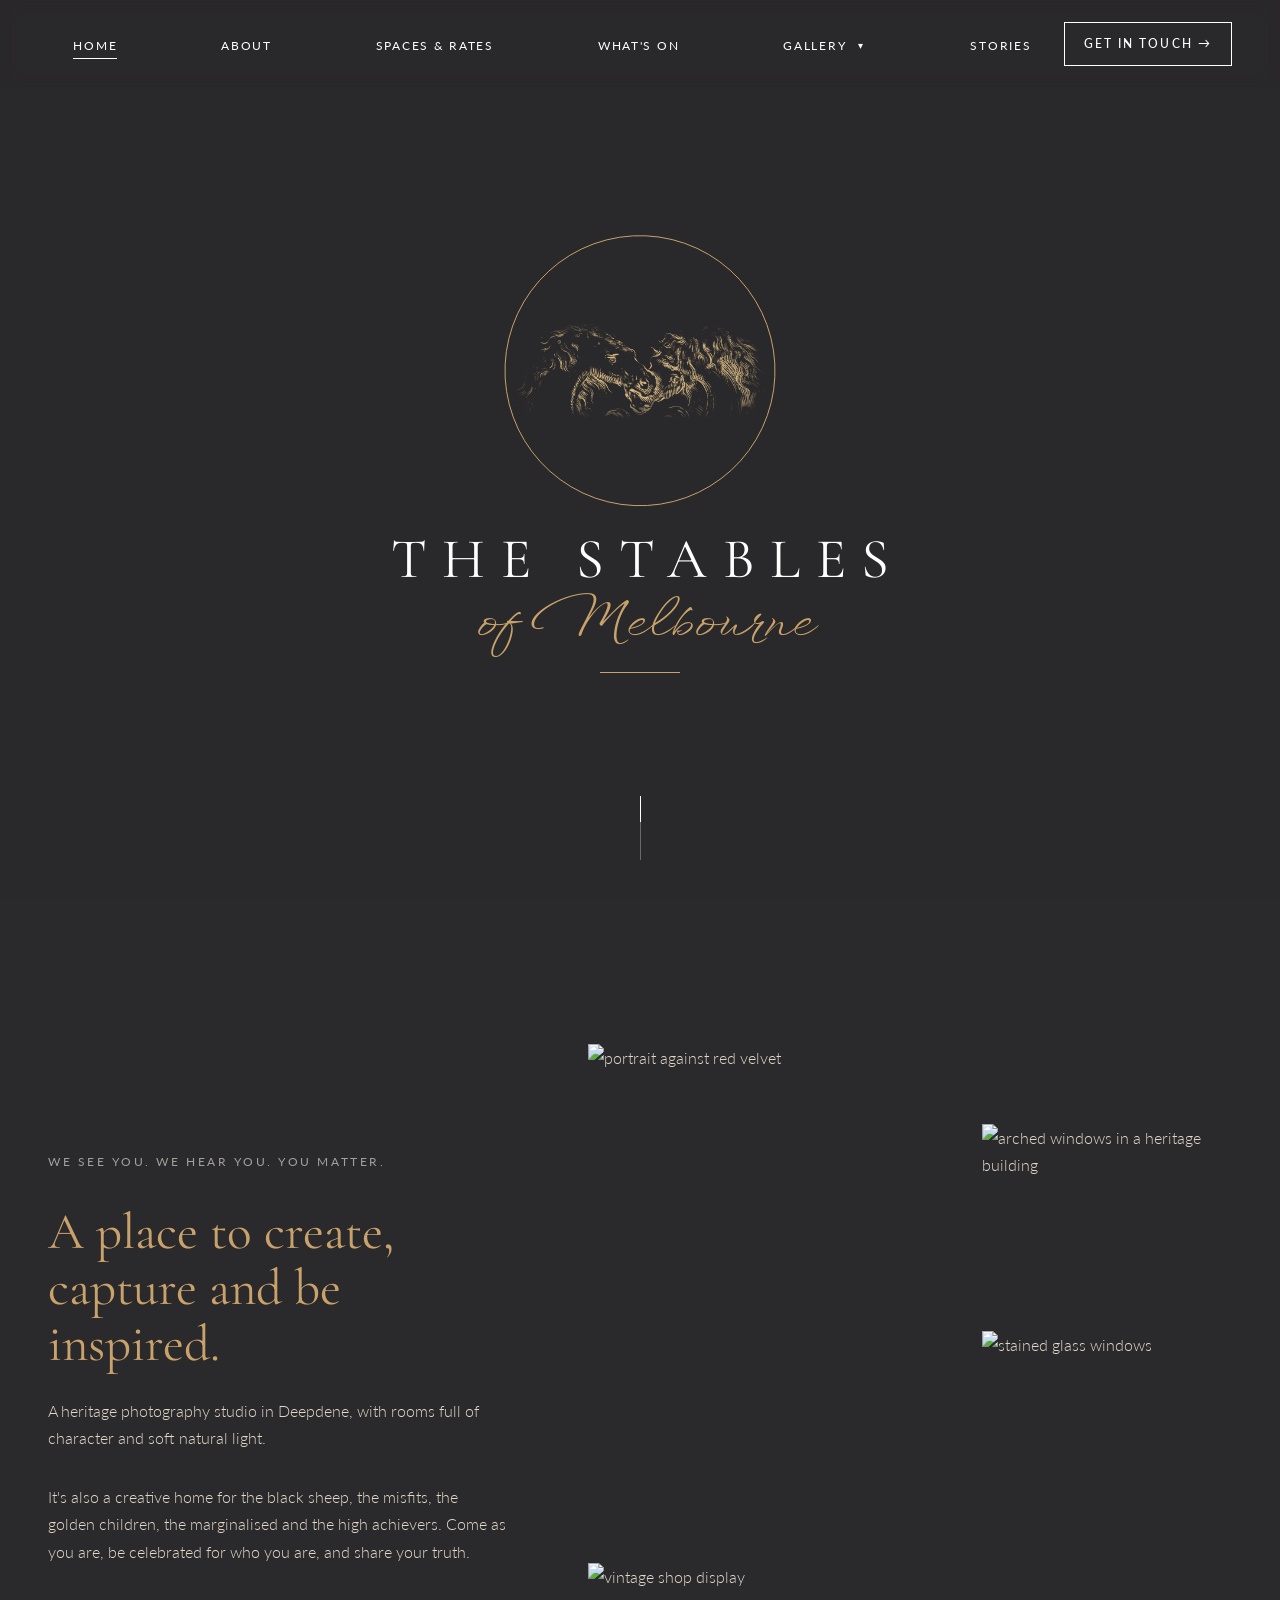
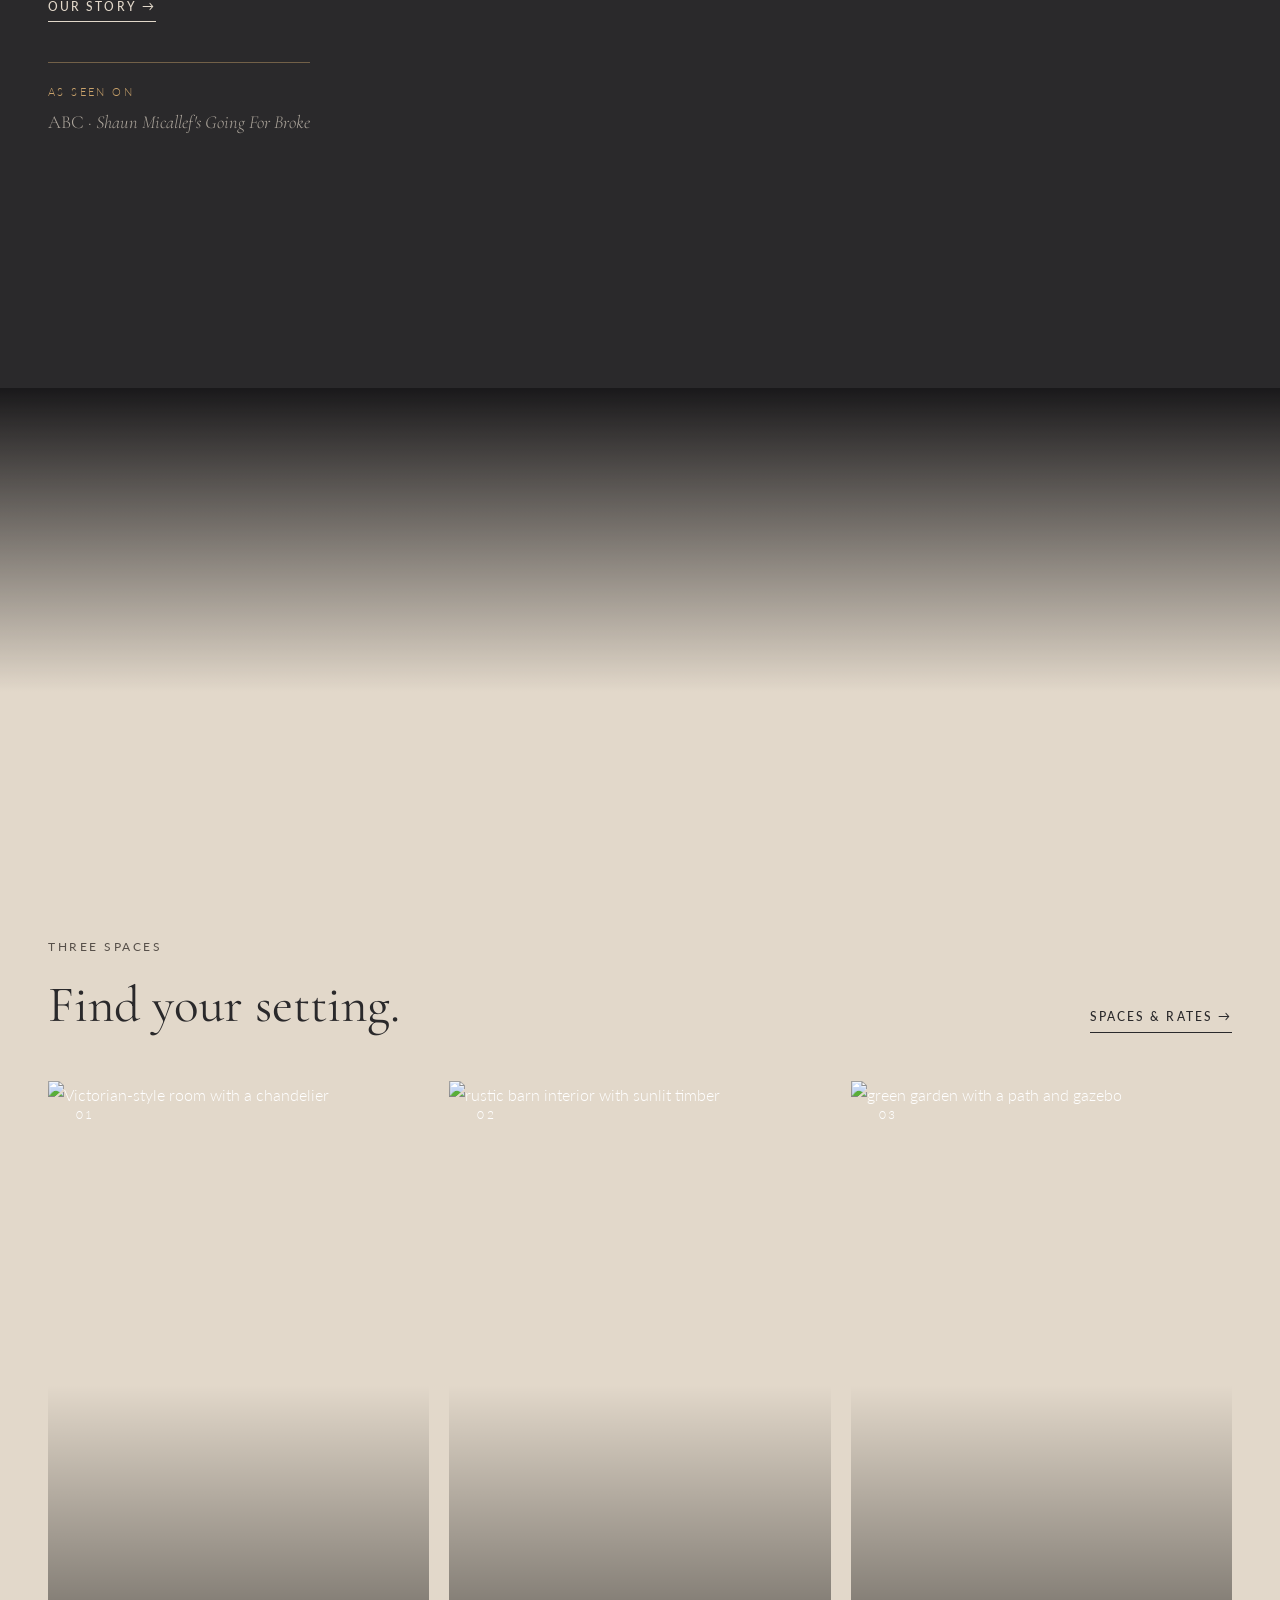
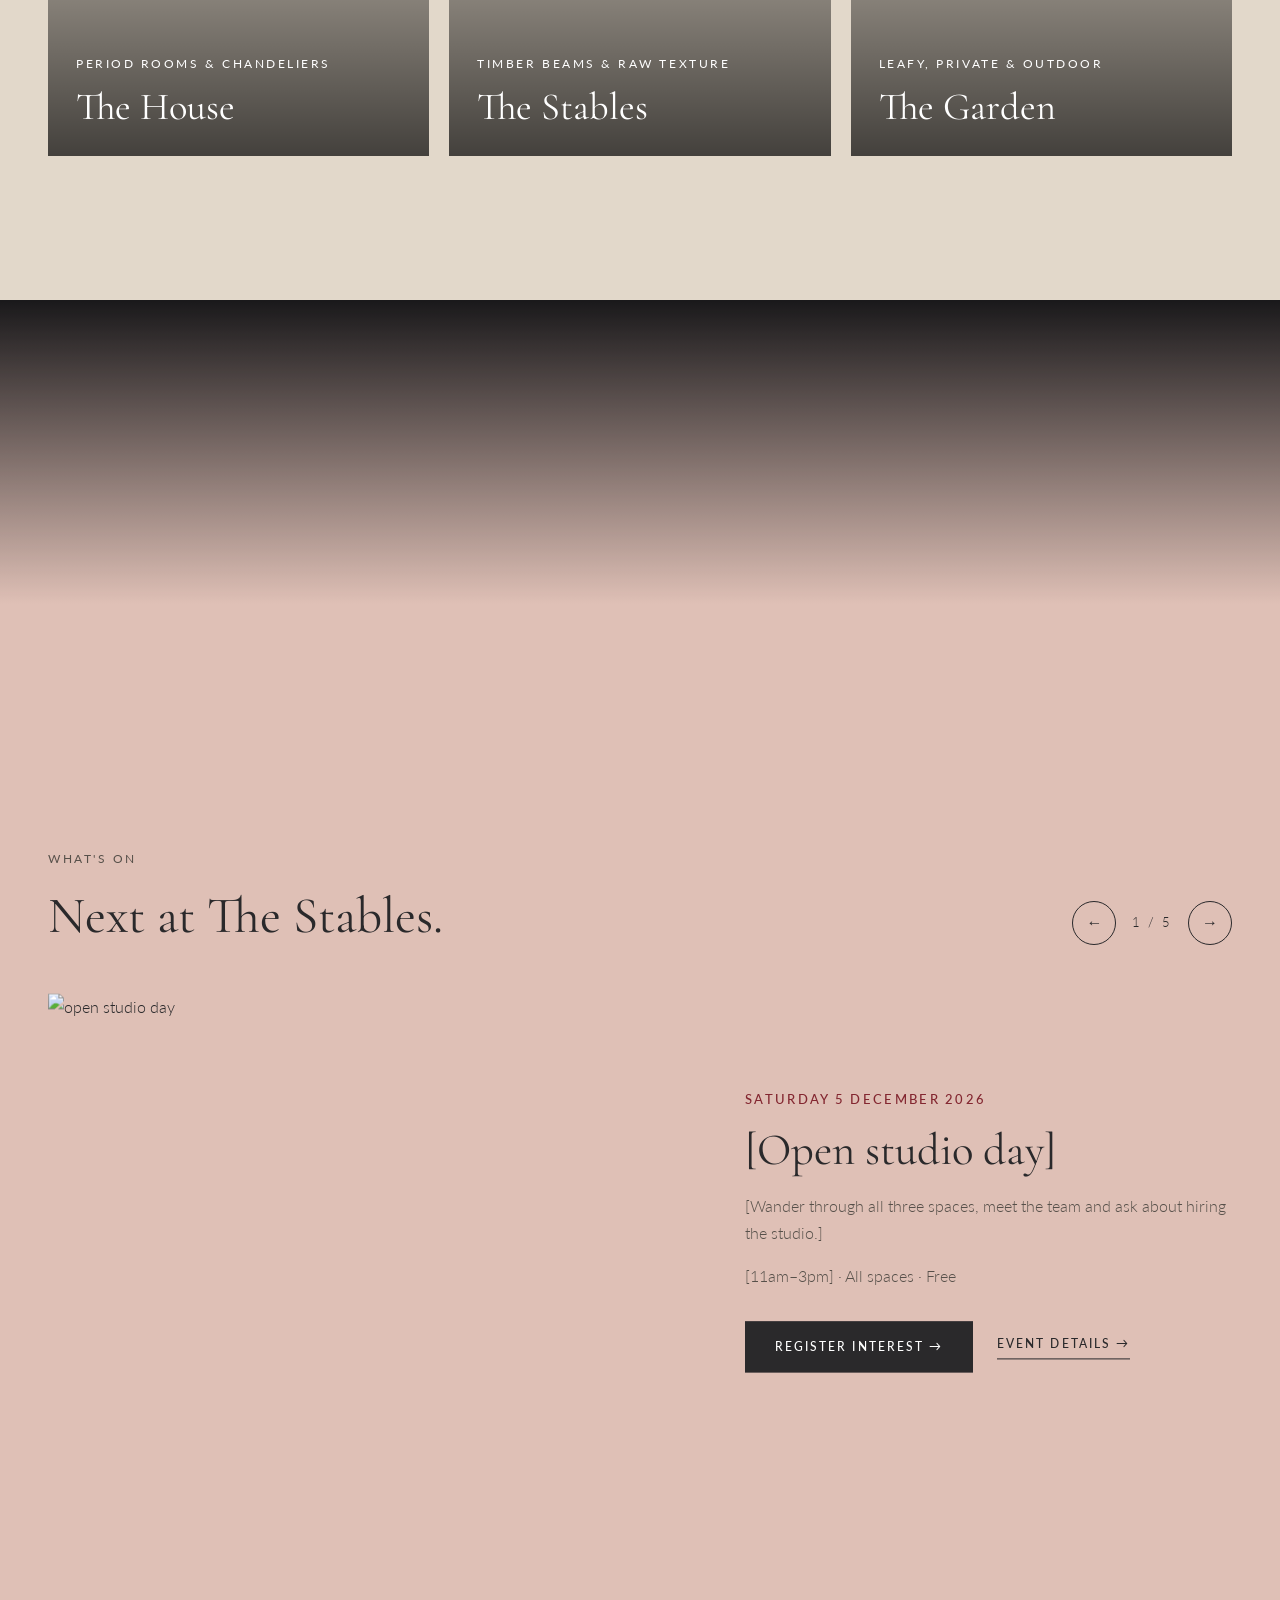
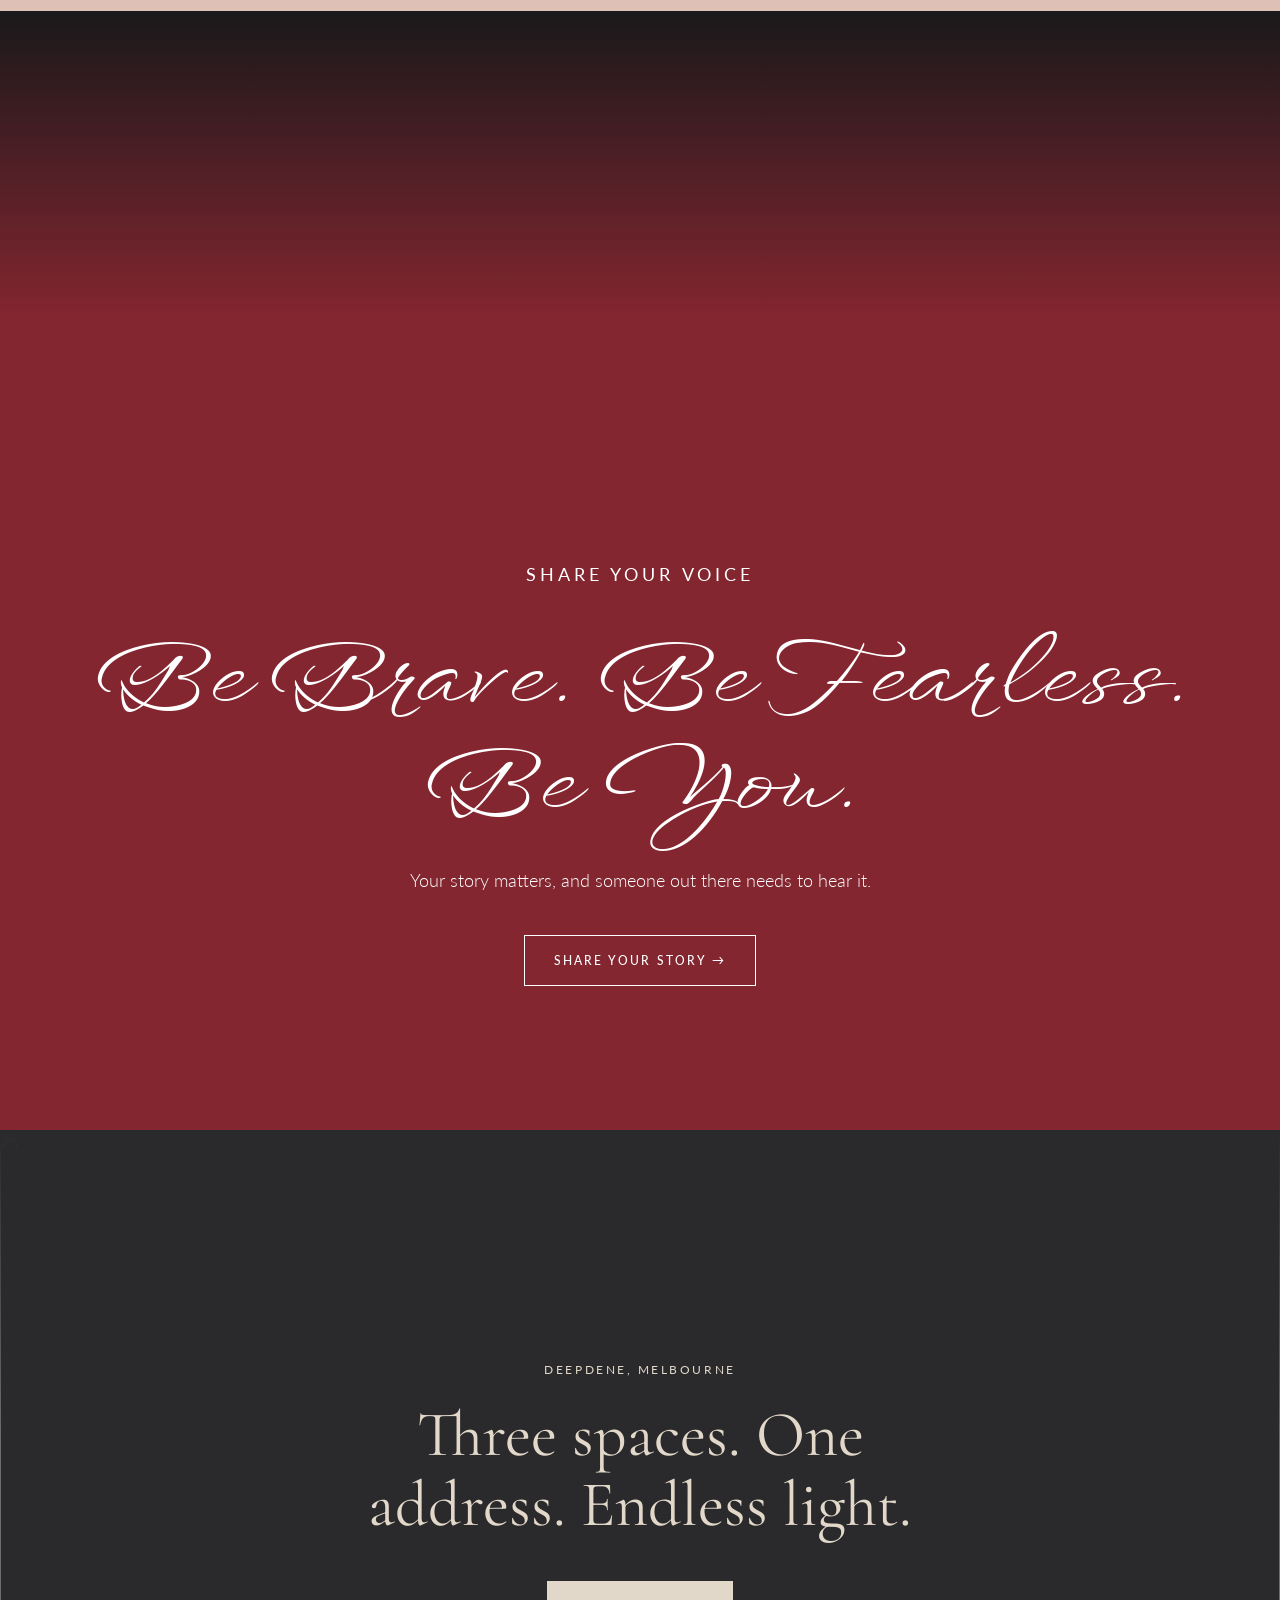
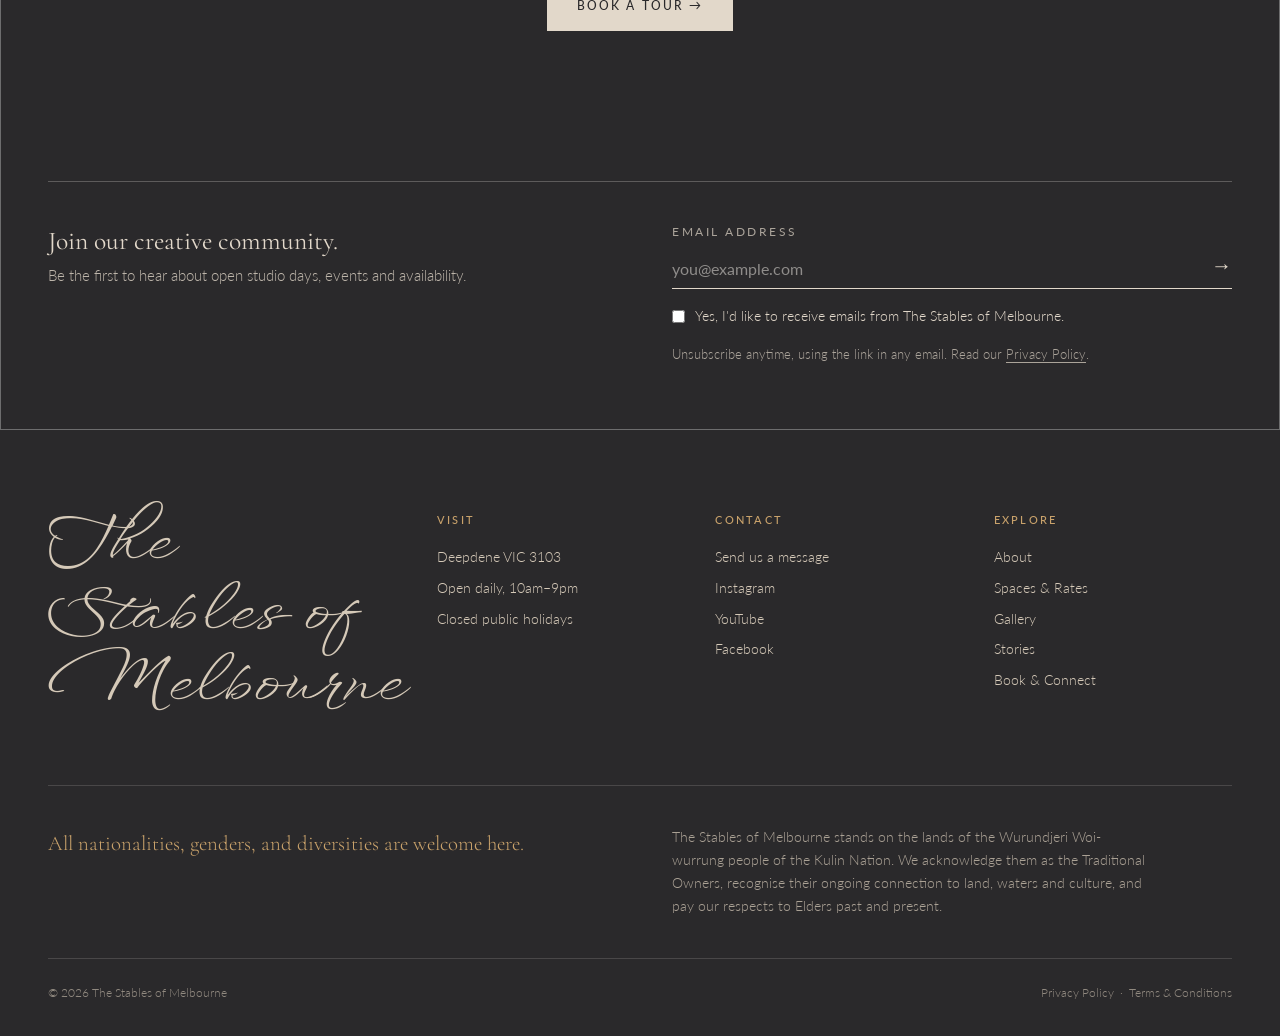
==== commit 5cc08922: "Publish website ZelescoConsulting/The_Stables_of_Melbourne_final@ddb0c56a0b9ebdacfa36170680cf1c42641" ====
--- a/index.html
+++ b/index.html
@@ -70,29 +70,29 @@
 <body class="home">
 
   <header class="site-header">
-    <a href="index.html" class="logo">
+    <a href="/" class="logo">
       <img src="images/logo.png" alt="The Stables of Melbourne" class="logo-image">
     </a>
 
     <nav class="main-nav">
       <ul>
-        <li><a href="index.html" class="active">Home</a></li>
-        <li><a href="about.html">About</a></li>
-        <li><a href="spaces.html">Spaces &amp; Rates</a></li>
-        <li><a href="events.html">What's On</a></li>
+        <li><a href="/" class="active">Home</a></li>
+        <li><a href="about">About</a></li>
+        <li><a href="spaces">Spaces &amp; Rates</a></li>
+        <li><a href="events">What's On</a></li>
         <li class="has-dropdown">
-          <a href="gallery.html">Gallery</a>
+          <a href="gallery">Gallery</a>
           <button class="dropdown-toggle" type="button" aria-expanded="false" aria-label="More in Gallery">&#9662;</button>
           <ul class="dropdown">
-            <li><a href="gallery.html">Collections</a></li>
-            <li><a href="stories.html">Stories</a></li>
+            <li><a href="gallery">Collections</a></li>
+            <li><a href="stories">Stories</a></li>
           </ul>
         </li>
-        <li class="nav-hero-only"><a href="stories.html">Stories</a></li>
+        <li class="nav-hero-only"><a href="stories">Stories</a></li>
       </ul>
     </nav>
 
-    <a href="connect.html" class="button button-light header-button">Get in touch &rarr;</a>
+    <a href="connect" class="button button-light header-button">Get in touch &rarr;</a>
   </header>
 
   <main>
@@ -150,10 +150,10 @@
           celebrated for who you are, and share your truth.
         </p>
                 <div class="intro-links">
-          <a href="about.html" class="text-link">Our story &rarr;</a>
-        </div>
-
-        <a href="about.html#in-the-media" class="press-mention">
+          <a href="about" class="text-link">Our story &rarr;</a>
+        </div>
+
+        <a href="about#in-the-media" class="press-mention">
           <span class="press-label">As seen on</span>
           <span class="press-show">ABC &middot; <em>Shaun Micallef's Going For Broke</em></span>
         </a>
@@ -179,11 +179,11 @@
           <p class="eyebrow eyebrow-dark">Three spaces</p>
           <h2>Find your setting.</h2>
         </div>
-        <a href="spaces.html" class="text-link">Spaces &amp; rates &rarr;</a>
+        <a href="spaces" class="text-link">Spaces &amp; rates &rarr;</a>
       </div>
 
       <div class="space-panels">
-        <a href="spaces.html#house" class="space-panel scroll-fade">
+        <a href="spaces#house" class="space-panel scroll-fade">
           <img src="https://images.pexels.com/photos/38924068/pexels-photo-38924068.jpeg?auto=compress&cs=tinysrgb&w=1200" alt="Placeholder: Victorian-style room with a chandelier">
           <span class="space-panel-number">01</span>
           <div class="space-panel-text">
@@ -195,7 +195,7 @@
           </div>
         </a>
 
-        <a href="spaces.html#stables" class="space-panel scroll-fade">
+        <a href="spaces#stables" class="space-panel scroll-fade">
           <img src="https://images.pexels.com/photos/38239967/pexels-photo-38239967.jpeg?auto=compress&cs=tinysrgb&w=1200" alt="Placeholder: rustic barn interior with sunlit timber">
           <span class="space-panel-number">02</span>
           <div class="space-panel-text">
@@ -207,7 +207,7 @@
           </div>
         </a>
 
-        <a href="spaces.html#garden" class="space-panel scroll-fade">
+        <a href="spaces#garden" class="space-panel scroll-fade">
           <img src="https://images.pexels.com/photos/7174111/pexels-photo-7174111.jpeg?auto=compress&cs=tinysrgb&w=1200" alt="Placeholder: green garden with a path and gazebo">
           <span class="space-panel-number">03</span>
           <div class="space-panel-text">
@@ -247,8 +247,8 @@
           <p>[A day of booked portrait sessions with a guest photographer, in the House.]</p>
           <p>[10am&ndash;4pm] &middot; The House &middot; [$XX]</p>
           <div class="featured-actions">
-            <a href="connect.html?event=Portrait%20shoot%20day#enquire" class="button button-dark">Register interest &rarr;</a>
-            <a href="events.html#portrait-day" class="text-link">Event details &rarr;</a>
+            <a href="connect?event=Portrait%20shoot%20day#enquire" class="button button-dark">Register interest &rarr;</a>
+            <a href="events#portrait-day" class="text-link">Event details &rarr;</a>
           </div>
         </div>
       </article>
@@ -261,8 +261,8 @@
           <p>[Wander through all three spaces, meet the team and ask about hiring the studio.]</p>
           <p>[11am&ndash;3pm] &middot; All spaces &middot; Free</p>
           <div class="featured-actions">
-            <a href="connect.html?event=Open%20studio%20day#enquire" class="button button-dark">Register interest &rarr;</a>
-            <a href="events.html#open-studio" class="text-link">Event details &rarr;</a>
+            <a href="connect?event=Open%20studio%20day#enquire" class="button button-dark">Register interest &rarr;</a>
+            <a href="events#open-studio" class="text-link">Event details &rarr;</a>
           </div>
         </div>
       </article>
@@ -275,15 +275,15 @@
           <p>[A hands-on workshop on working with natural and studio light.]</p>
           <p>[6pm&ndash;9pm] &middot; The Stables &middot; [$XX]</p>
           <div class="featured-actions">
-            <a href="connect.html?event=Lighting%20workshop#enquire" class="button button-dark">Register interest &rarr;</a>
-            <a href="events.html#lighting-workshop" class="text-link">Event details &rarr;</a>
+            <a href="connect?event=Lighting%20workshop#enquire" class="button button-dark">Register interest &rarr;</a>
+            <a href="events#lighting-workshop" class="text-link">Event details &rarr;</a>
           </div>
         </div>
       </article>
 
         <p class="no-events">
           No events are scheduled right now.
-          <a href="events.html" class="text-link">See past events &rarr;</a>
+          <a href="events" class="text-link">See past events &rarr;</a>
         </p>
       </div>
     </section>
@@ -294,7 +294,7 @@
       <p class="eyebrow reveal">Share your voice</p>
       <h2 class="reveal">Be Brave. Be Fearless. Be You.</h2>
       <p class="reveal">Your story matters, and someone out there needs to hear it.</p>
-      <a href="stories.html#share" class="button button-light reveal">Share your story &rarr;</a>
+      <a href="stories#share" class="button button-light reveal">Share your story &rarr;</a>
     </section>
 
     <section id="contact" class="closing">
@@ -304,7 +304,7 @@
         <div class="closing-statement scroll-fade">
           <p class="eyebrow">Deepdene, Melbourne</p>
           <h2>Three spaces. One address. Endless light.</h2>
-          <a href="connect.html#tour" class="button button-cream">Book a tour &rarr;</a>
+          <a href="connect#tour" class="button button-cream">Book a tour &rarr;</a>
         </div>
 
         <div class="signup">
@@ -328,7 +328,7 @@
           </label>
           <p class="signup-privacy">
             Unsubscribe anytime, using the link in any email.
-            Read our <a href="privacy.html">Privacy Policy</a>.
+            Read our <a href="privacy">Privacy Policy</a>.
           </p>
 
         </div>
@@ -351,7 +351,7 @@
       <div class="footer-column">
         <h4>Contact</h4>
 
-        <p><a href="connect.html#enquire">Send us a message</a></p>
+        <p><a href="connect#enquire">Send us a message</a></p>
         <p><a href="https://www.instagram.com/the_stables_of_melbourne/" target="_blank" rel="noopener">Instagram</a></p>
         <p><a href="https://www.youtube.com/@YOUR_CHANNEL" target="_blank" rel="noopener">YouTube</a></p>
         <p><a href="https://www.facebook.com/YOUR_PAGE" target="_blank" rel="noopener">Facebook</a></p>
@@ -360,11 +360,11 @@
       <div class="footer-column">
         <h4>Explore</h4>
         <ul>
-          <li><a href="about.html">About</a></li>
-          <li><a href="spaces.html">Spaces &amp; Rates</a></li>
-          <li><a href="gallery.html">Gallery</a></li>
-          <li><a href="stories.html">Stories</a></li>
-          <li><a href="connect.html">Book &amp; Connect</a></li>
+          <li><a href="about">About</a></li>
+          <li><a href="spaces">Spaces &amp; Rates</a></li>
+          <li><a href="gallery">Gallery</a></li>
+          <li><a href="stories">Stories</a></li>
+          <li><a href="connect">Book &amp; Connect</a></li>
         </ul>
       </div>
     </div>
@@ -381,7 +381,7 @@
 
     <div class="footer-bottom">
       <p>&copy; 2026 The Stables of Melbourne</p>
-      <p><a href="privacy.html">Privacy Policy</a> &nbsp;&middot;&nbsp; <a href="terms.html">Terms &amp; Conditions</a></p>
+      <p><a href="privacy">Privacy Policy</a> &nbsp;&middot;&nbsp; <a href="terms">Terms &amp; Conditions</a></p>
     </div>
   </footer>
 
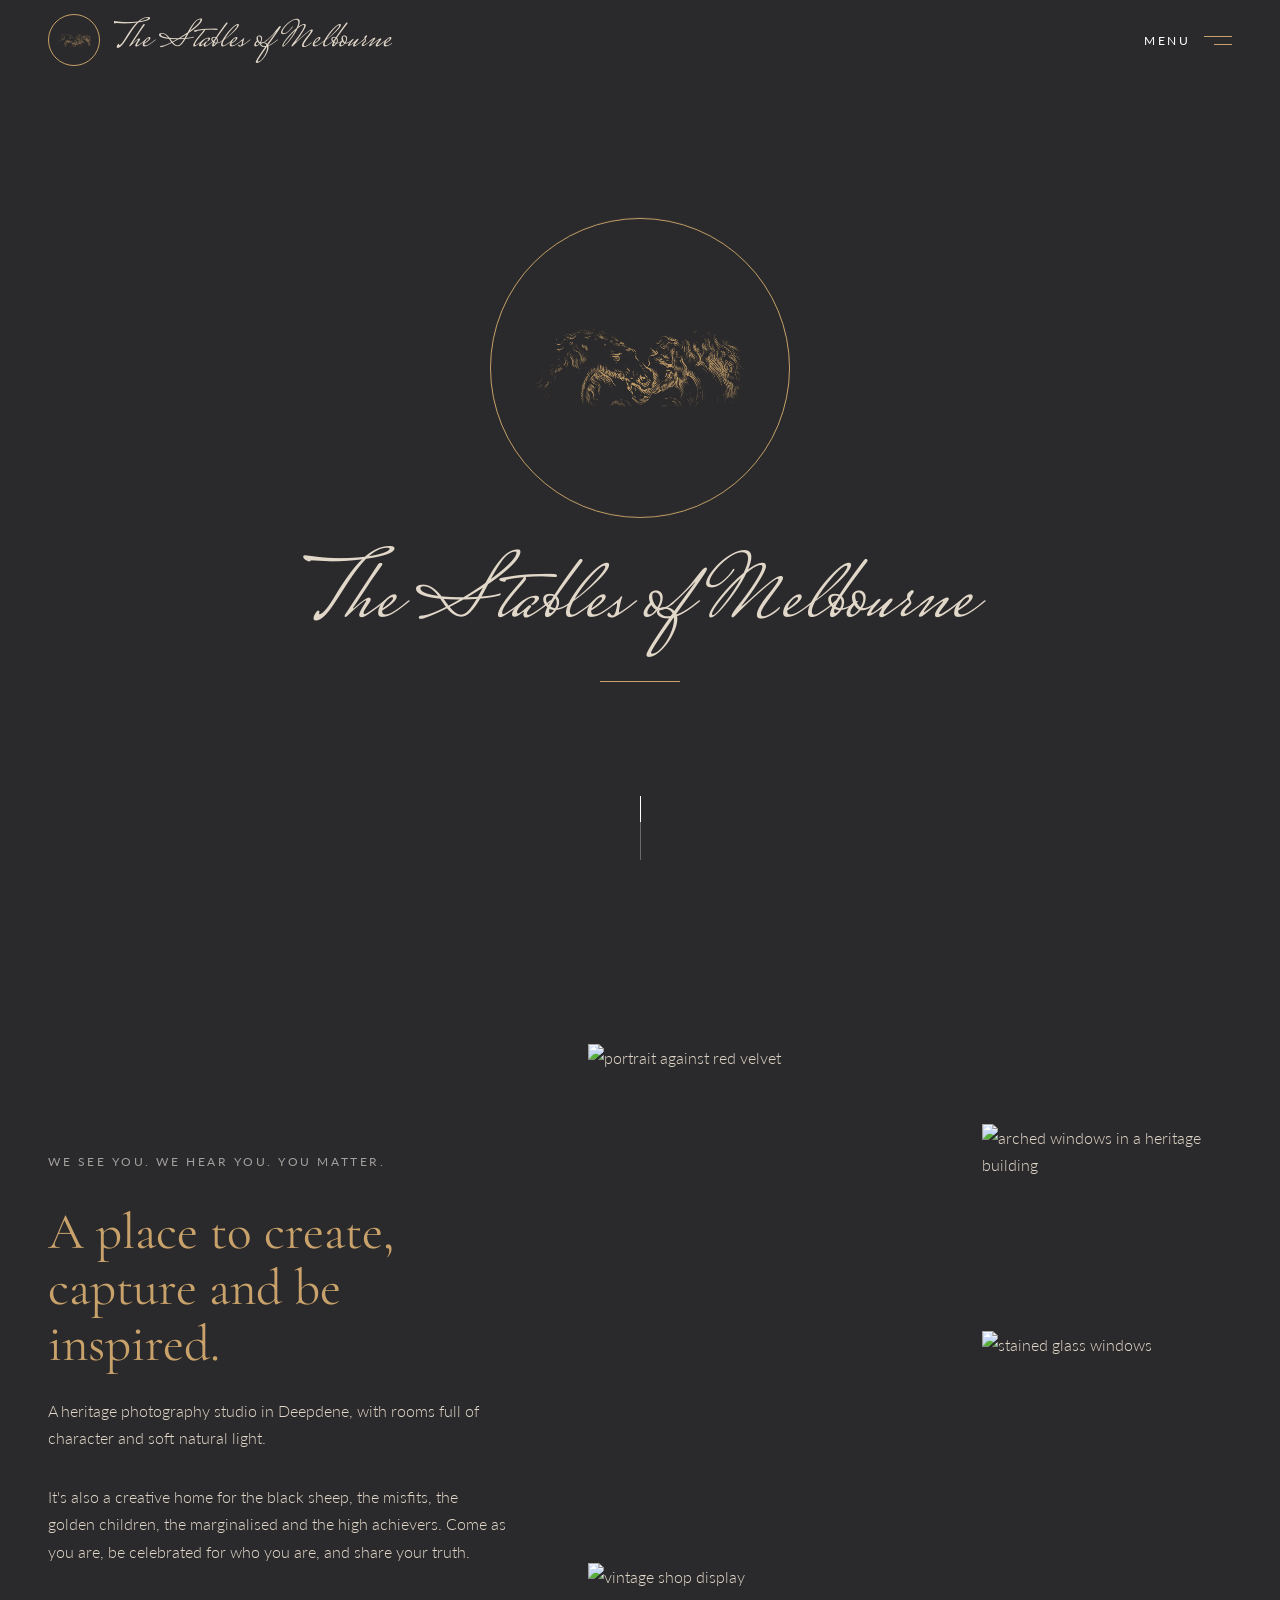
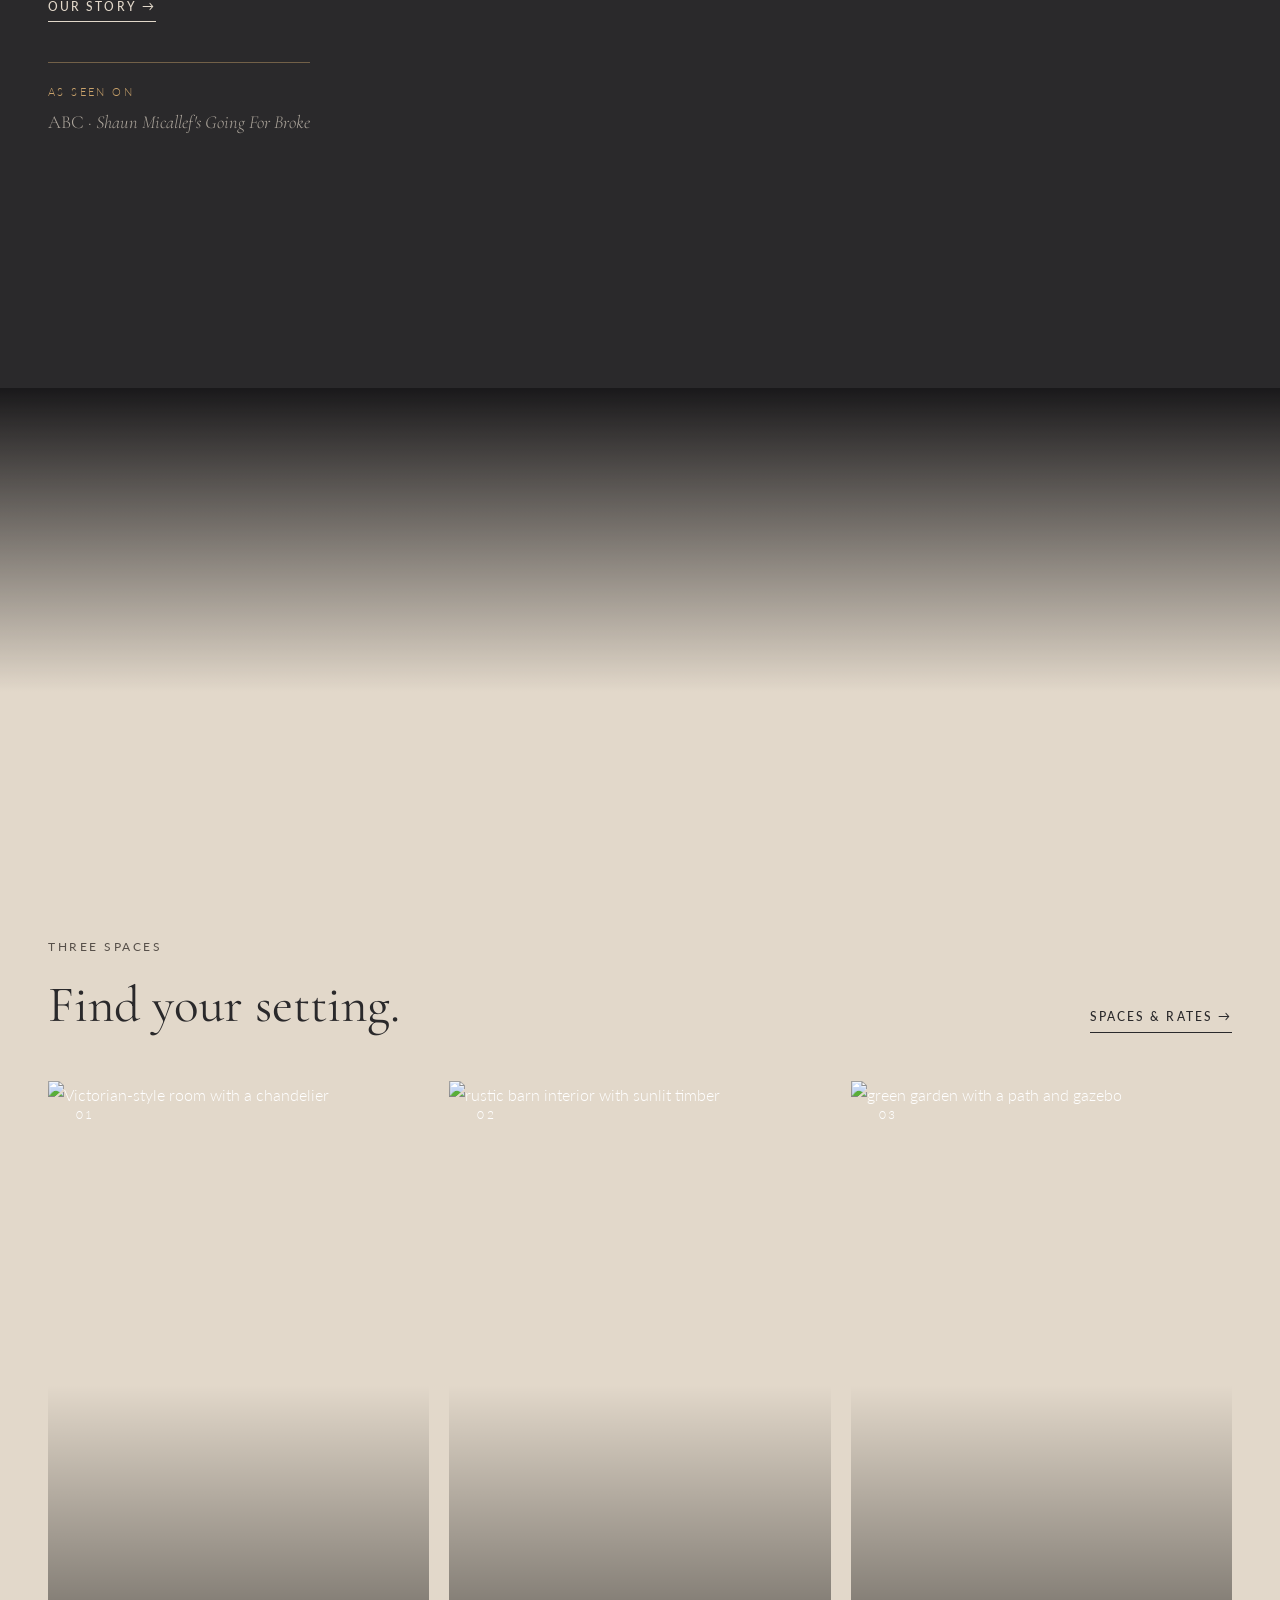
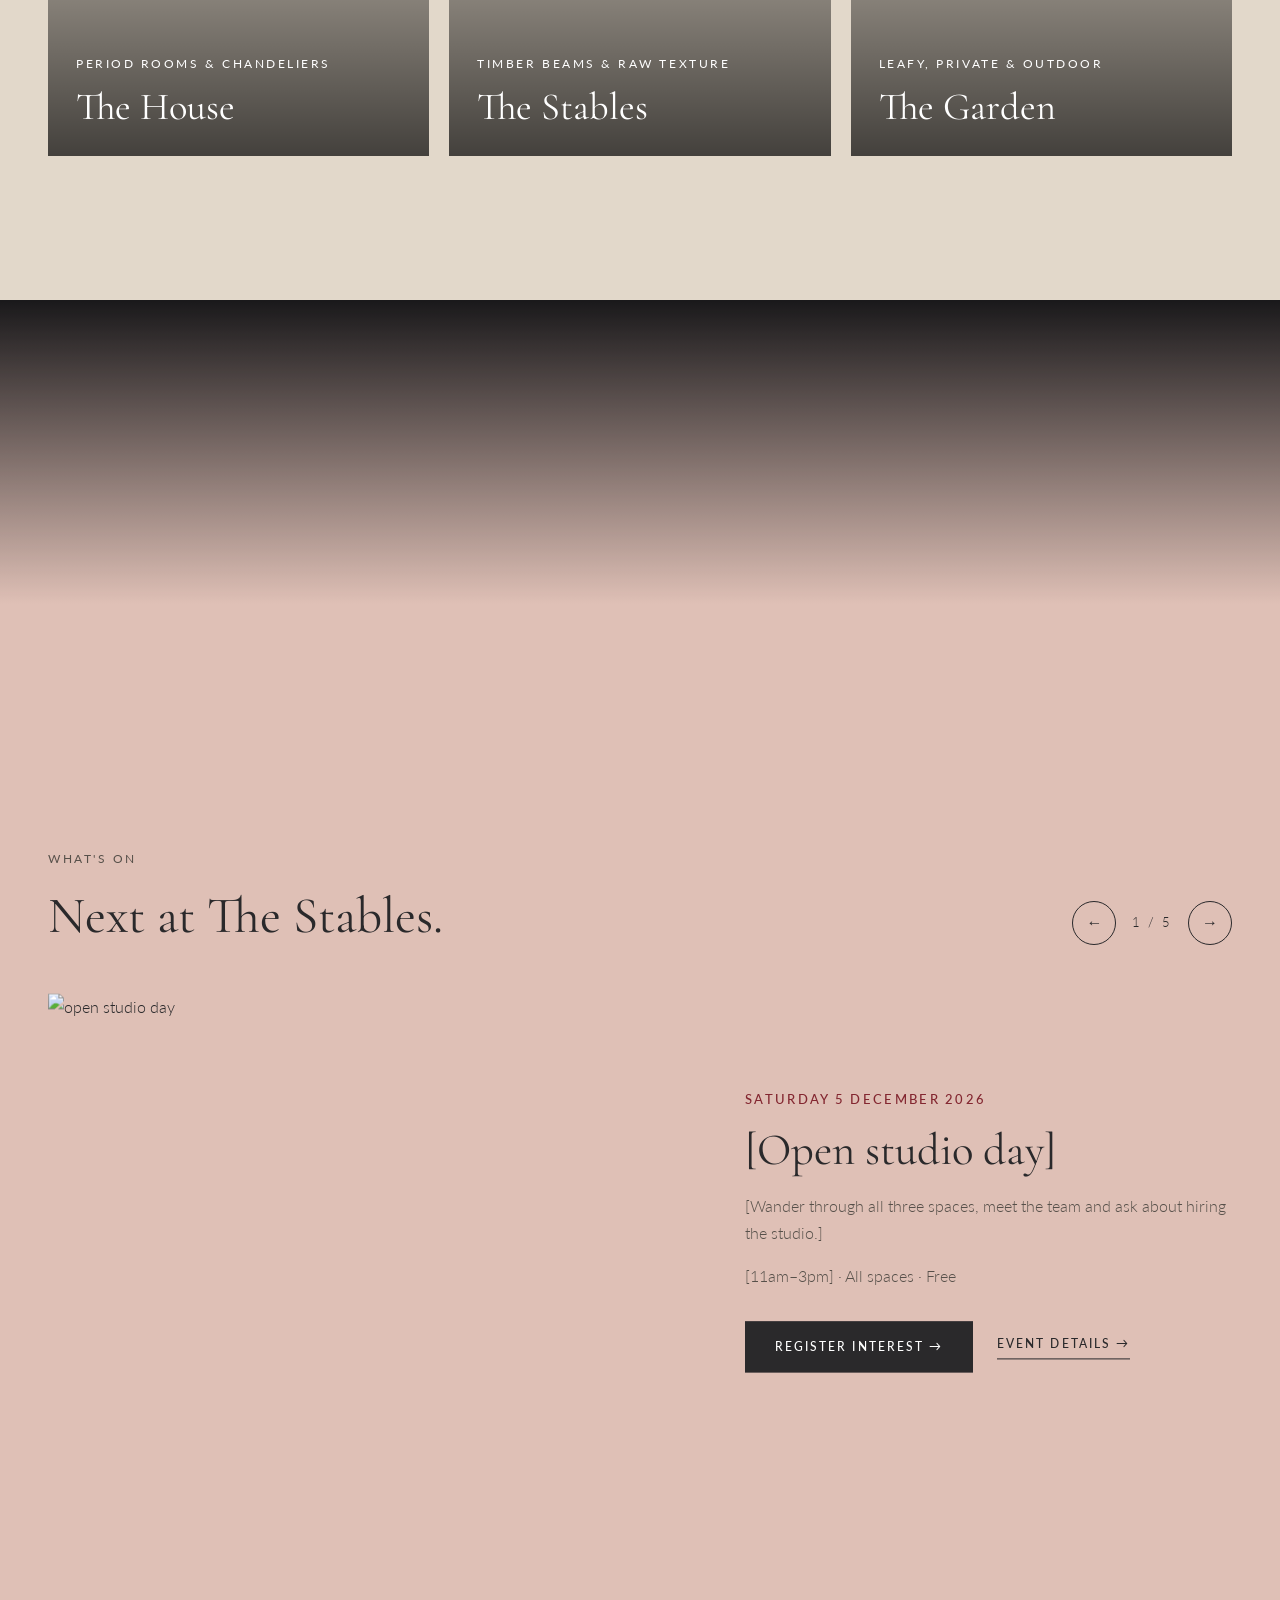
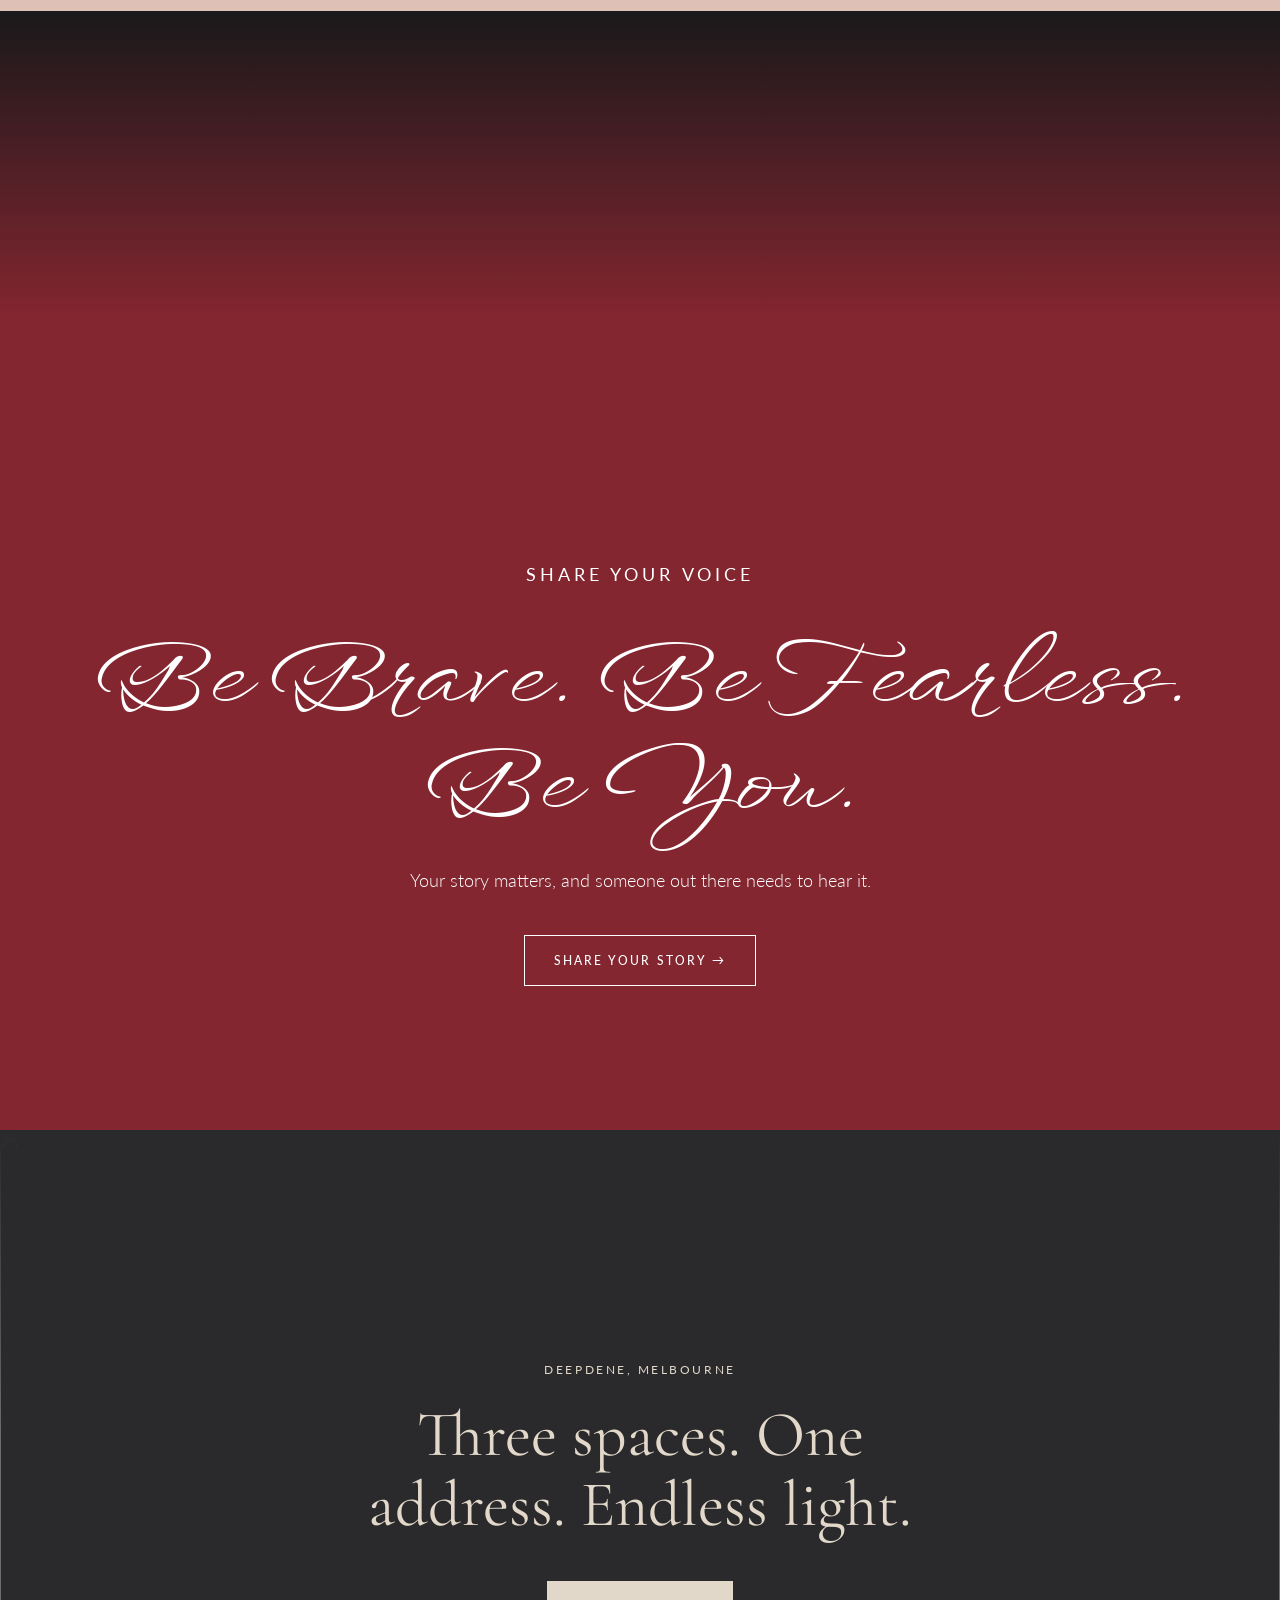
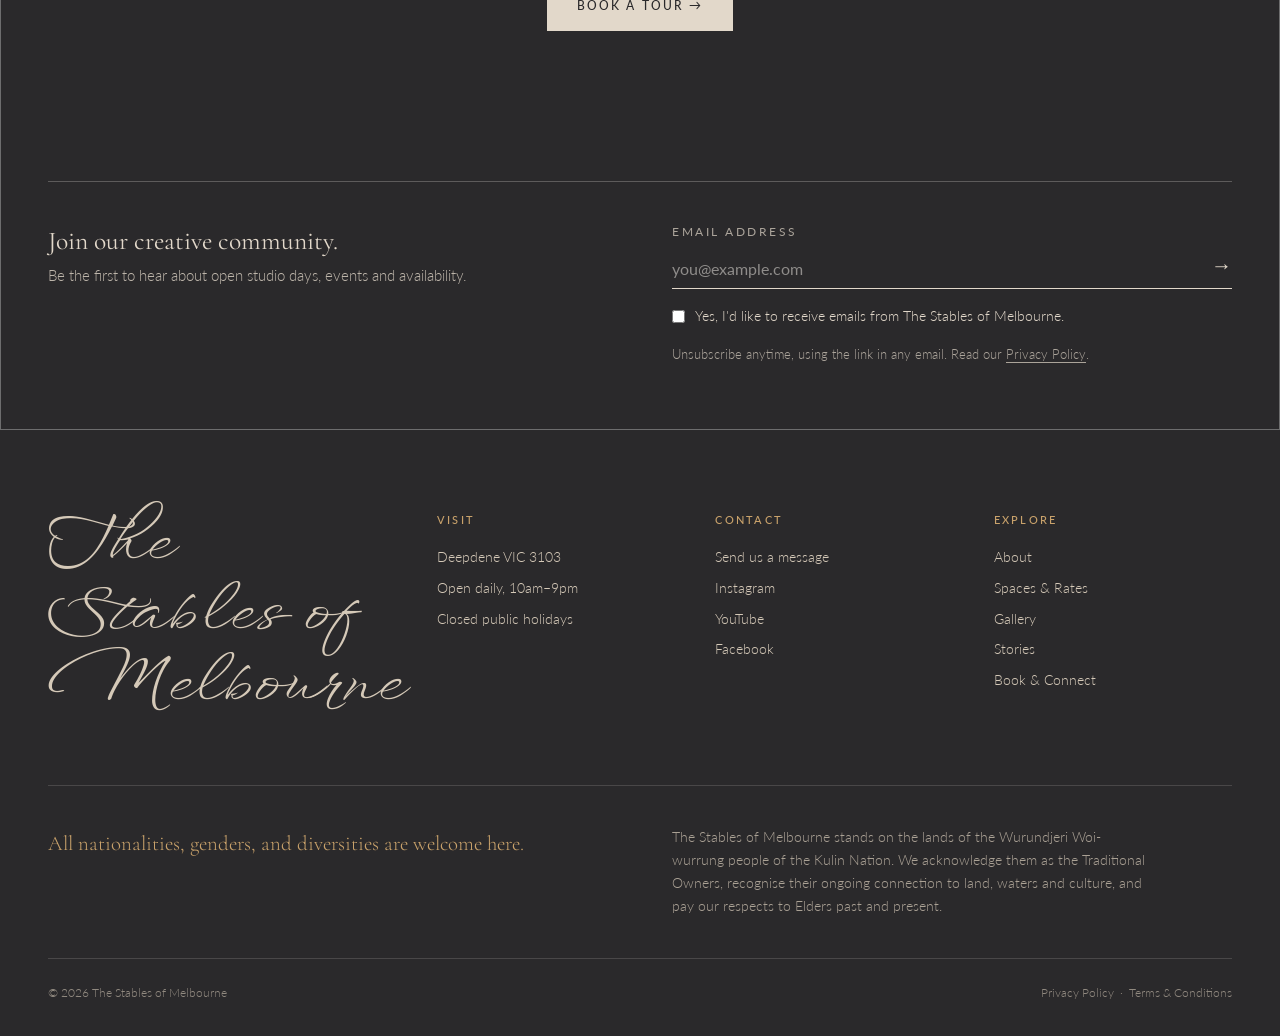
==== commit 64d12503: "Publish website ZelescoConsulting/The_Stables_of_Melbourne_final@afadc06f75f6e47228ca71e5772c752229c" ====
--- a/index.html
+++ b/index.html
@@ -58,7 +58,7 @@
 
   <link rel="preconnect" href="https://fonts.googleapis.com">
   <link rel="preconnect" href="https://fonts.gstatic.com" crossorigin>
-  <link href="https://fonts.googleapis.com/css2?family=Cormorant+Garamond:ital,wght@0,400;0,500;1,400&family=Lato:wght@300;400;700&family=WindSong:wght@400;500&display=swap" rel="stylesheet">
+  <link href="https://fonts.googleapis.com/css2?family=Cormorant+Garamond:ital,wght@0,400;0,500;1,400&family=Lato:wght@300;400;700&family=WindSong:wght@400;500&family=Mrs+Saint+Delafield&display=swap" rel="stylesheet">
 
   <link rel="stylesheet" href="styles.css">
   <link rel="stylesheet" href="community.css">
@@ -69,30 +69,19 @@
 
 <body class="home">
 
+  <div class="page-shell">
+
   <header class="site-header">
-    <a href="/" class="logo">
-      <img src="images/logo.png" alt="The Stables of Melbourne" class="logo-image">
+
+    <a href="/" class="brand" aria-label="The Stables of Melbourne, home">
+      <span class="brand-seal" aria-hidden="true"><span class="brand-crest"></span></span>
+      <span class="brand-name">The Stables of Melbourne</span>
     </a>
 
-    <nav class="main-nav">
-      <ul>
-        <li><a href="/" class="active">Home</a></li>
-        <li><a href="about">About</a></li>
-        <li><a href="spaces">Spaces &amp; Rates</a></li>
-        <li><a href="events">What's On</a></li>
-        <li class="has-dropdown">
-          <a href="gallery">Gallery</a>
-          <button class="dropdown-toggle" type="button" aria-expanded="false" aria-label="More in Gallery">&#9662;</button>
-          <ul class="dropdown">
-            <li><a href="gallery">Collections</a></li>
-            <li><a href="stories">Stories</a></li>
-          </ul>
-        </li>
-        <li class="nav-hero-only"><a href="stories">Stories</a></li>
-      </ul>
-    </nav>
-
-    <a href="connect" class="button button-light header-button">Get in touch &rarr;</a>
+    <button class="menu-toggle" type="button" aria-expanded="false" aria-controls="site-menu">
+      <span class="menu-toggle-label">Menu</span>
+      <span class="menu-toggle-lines" aria-hidden="true"><span></span><span></span></span>
+    </button>
   </header>
 
   <main>
@@ -107,28 +96,12 @@
         playsinline
         poster="https://images.pexels.com/photos/6567356/pexels-photo-6567356.jpeg?auto=compress&cs=tinysrgb&w=1920">
         <source src="videos/hero.mp4" type="video/mp4">
-
-      :
-
       </video>
 
-      <div class="hero-intro" aria-hidden="true">
-        <div class="intro-seal">
-          <svg class="intro-ring" viewBox="0 0 400 400">
-            <defs>
-              <path id="intro-ring-path" d="M200,200 m-172,0 a172,172 0 1,1 344,0 a172,172 0 1,1 -344,0"></path>
-            </defs>
-            <circle cx="200" cy="200" r="150" fill="none" stroke="#c9a26b" stroke-width="1"></circle>
-
-          </svg>
-         <img class="intro-crest-art" src="images/crest-brass.png" alt="">
-        </div>
-      </div>
-
       <div class="hero-title">
-
-        <div class="hero-crest" aria-hidden="true"></div>
-        <h1 class="hero-name"><span class="hero-name-main">The Stables</span> <span class="hero-name-script">of Melbourne</span></h1>
+        <span class="hero-seal brand-seal" aria-hidden="true"><span class="brand-crest"></span></span>
+        <h1 class="hero-name brand-name">The Stables of Melbourne</h1>
+        <span class="hero-line" aria-hidden="true"></span>
       </div>
 
       <a href="#intro" class="scroll-cue" aria-label="Scroll down">
@@ -384,6 +357,45 @@
       <p><a href="privacy">Privacy Policy</a> &nbsp;&middot;&nbsp; <a href="terms">Terms &amp; Conditions</a></p>
     </div>
   </footer>
+  </div>
+
+  <aside class="site-menu" id="site-menu" aria-label="Site menu" inert>
+    <div class="site-menu-top">
+      <p class="site-menu-label">Menu</p>
+      <button class="menu-close" type="button" aria-label="Close menu">Close <span aria-hidden="true">&times;</span></button>
+    </div>
+
+    <nav class="site-menu-nav" aria-label="Main">
+      <ol>
+        <li><a href="/" aria-current="page"><span class="menu-num">01</span>Home</a></li>
+        <li><a href="about"><span class="menu-num">02</span>About</a></li>
+        <li><a href="spaces"><span class="menu-num">03</span>Spaces &amp; Rates</a></li>
+        <li><a href="events"><span class="menu-num">04</span>What&rsquo;s On</a></li>
+        <li><a href="gallery"><span class="menu-num">05</span>Gallery</a></li>
+        <li><a href="stories"><span class="menu-num">06</span>Stories</a></li>
+      </ol>
+    </nav>
+
+    <a href="connect" class="menu-cta">Get in touch &rarr;</a>
+
+    <div class="site-menu-extra">
+      <div>
+        <p class="site-menu-label">Book &amp; connect</p>
+        <ul>
+          <li><a href="connect#tour">Book a tour</a></li>
+          <li><a href="connect#space">Hire a space</a></li>
+          <li><a href="connect#enquire">Send a message</a></li>
+          <li><a href="connect#subscribe">Join the mailing list</a></li>
+        </ul>
+      </div>
+      <div>
+        <p class="site-menu-label">Visit</p>
+        <p>Deepdene VIC 3103</p>
+        <p>Open daily, 10am&ndash;9pm</p>
+        <p><a href="https://www.instagram.com/the_stables_of_melbourne/" target="_blank" rel="noopener">Instagram</a></p>
+      </div>
+    </div>
+  </aside>
 
   <script src="content.js" data-then="script.js community.js">
 </script>
--- a/community.css
+++ b/community.css
@@ -1,97 +1,129 @@
-.has-dropdown {
+:root {
+  --crest: url("images/crest-brass.png");
+  --font-logo: "Mrs Saint Delafield", cursive;
+}
+
+.site-header {
+  flex-wrap: nowrap;
+  gap: 1.5rem;
+  padding: 0.9rem var(--gutter);
+}
+
+.brand {
+  display: flex;
+  align-items: center;
+  gap: 0.85rem;
+  min-width: 0;
+  color: inherit;
+  text-decoration: none;
+  transition: opacity 0.4s ease;
+}
+
+.brand-seal {
   position: relative;
-}
-
-.dropdown-toggle {
-  border: none;
+  display: block;
+  flex: none;
+  aspect-ratio: 1;
+  border: 1px solid currentColor;
+  border-radius: 50%;
+  box-sizing: border-box;
+  color: var(--color-gold);
+  transition: color 0.25s ease;
+}
+
+.brand-crest {
+  position: absolute;
+  left: 50%;
+  top: 50%;
+  width: 76%;
+  aspect-ratio: 900 / 320;
+  transform: translate(-50%, -50%);
+  background-color: currentColor;
+  -webkit-mask: var(--crest) center / contain no-repeat;
+          mask: var(--crest) center / contain no-repeat;
+}
+
+.brand-name {
+  font-family: var(--font-logo);
+  font-weight: 400;
+  line-height: 1.25;
+  letter-spacing: 0;
+  text-transform: none;
+  white-space: nowrap;
+}
+
+.site-header .brand-seal {
+  width: 52px;
+}
+
+.site-header .brand-name {
+  overflow: hidden;
+  text-overflow: ellipsis;
+  font-size: 2.35rem;
+  color: var(--color-cream);
+  transition: color 0.25s ease;
+}
+
+.menu-toggle,
+.menu-close {
+  display: inline-flex;
+  align-items: center;
+  gap: 0.85rem;
+  min-height: 44px;
+  padding: 0;
+  border: 0;
   background: none;
+  font-family: var(--font-body);
+  font-size: 0.72rem;
+  letter-spacing: 0.22em;
+  text-transform: uppercase;
   color: inherit;
-  font-size: 0.6rem;
-  line-height: 1;
-  padding: 0.2rem;
-  margin-left: 0.3rem;
-  vertical-align: 0.1em;
   cursor: pointer;
-  transition: transform 0.3s ease;
-}
-
-.dropdown-toggle[aria-expanded="true"] {
-  transform: rotate(180deg);
-}
-
-.dropdown {
-  position: absolute;
-  top: 100%;
-  left: -1.25rem;
-  min-width: 12rem;
-  padding: 1.25rem 1.25rem 0.5rem;
-  margin-top: 0.75rem;
-  list-style: none;
-  background-color: rgba(42, 41, 43, 0.97);
-  border-top: 2px solid var(--color-gold);
-
+}
+
+.menu-toggle-lines {
   display: flex;
   flex-direction: column;
-  gap: 0.9rem !important;
-
-  opacity: 0;
-  visibility: hidden;
-  transform: translateY(-6px);
-  transition: opacity 0.25s ease, transform 0.25s ease, visibility 0.25s;
-}
-
-.dropdown::before {
-  content: "";
-  position: absolute;
-  left: 0;
-  right: 0;
-  bottom: 100%;
-  height: 0.9rem;
-}
-
-.has-dropdown.is-open .dropdown {
-  opacity: 1;
-  visibility: visible;
-  transform: none;
-}
-
-@media (hover: hover) {
-  .has-dropdown:hover .dropdown {
-    opacity: 1;
-    visibility: visible;
-    transform: none;
-  }
-}
-
-.dropdown-described {
-  min-width: 17rem;
-}
-
-.dropdown-described a {
+  gap: 7px;
+}
+
+.menu-toggle-lines span {
   display: block;
-}
-
-.dropdown-described a span {
-  display: block;
-  margin-top: 0.25rem;
-  font-size: 0.72rem;
-  letter-spacing: 0.04em;
-  text-transform: none;
-  opacity: 0.7;
-}
-
-.main-nav > ul > li:last-child .dropdown {
-  left: auto;
-  right: -1.25rem;
+  width: 28px;
+  height: 1px;
+  background-color: var(--color-gold);
+  transition: width 0.35s ease, margin 0.35s ease;
+}
+
+.menu-toggle-lines span + span {
+  width: 18px;
+  margin-left: 10px;
+}
+
+.menu-toggle:hover .menu-toggle-lines span + span,
+.menu-toggle:focus-visible .menu-toggle-lines span + span {
+  width: 28px;
+  margin-left: 0;
+}
+
+@media (max-width: 500px) {
+  .site-header .brand-seal {
+    width: 40px;
+  }
+
+  .site-header .brand-name {
+    font-size: 1.8rem;
+  }
+
+  .brand {
+    gap: 0.6rem;
+  }
 }
 
 .site-header {
   background-color: rgba(131, 38, 48, 0.94);
-}
-
-.site-header .dropdown {
-  background-color: #6b1f27;
-  box-shadow: 0 12px 30px rgba(0, 0, 0, 0.25);
+  transition: color 0.25s ease, background-color 0.25s ease, border-color 0.25s ease,
+              opacity 0.5s ease, transform 0.5s ease, visibility 0.5s;
 }
 
 .home .site-header,
@@ -100,472 +132,346 @@
   background-color: rgba(42, 41, 43, 0.92);
 }
 
-.home .site-header .dropdown,
-.spaces-page .site-header .dropdown,
-.connect-page .site-header .dropdown {
-  background-color: rgba(42, 41, 43, 0.97);
-}
-
 .connect-page .site-header {
   border-bottom: 1px solid rgba(201, 162, 107, 0.55);
 }
 
+.home.over-hero .site-header {
+  background: transparent;
+  -webkit-backdrop-filter: none;
+          backdrop-filter: none;
+}
+
 .site-header[data-tone="light"] {
   color: var(--color-ink);
 }
 
-.site-header[data-tone="light"] .main-nav a:hover,
-.site-header[data-tone="light"] .main-nav a.active {
-  border-bottom-color: var(--color-ink);
-}
-
-.site-header[data-tone="light"] .button-light {
+.site-header[data-tone="light"] .brand-seal,
+.site-header[data-tone="light"] .brand-name {
   color: var(--color-ink);
 }
 
-.site-header[data-tone="light"] .button-light:hover {
+.site-header[data-tone="light"] .menu-toggle-lines span {
   background-color: var(--color-ink);
+}
+
+:root {
+  --menu-width: clamp(400px, 44vw, 560px);
+}
+
+.page-shell {
+  transform-origin: 0 var(--menu-y, 0px);
+  transition: transform 0.7s cubic-bezier(0.45, 0, 0.2, 1);
+}
+
+html.menu-open,
+html.menu-closing {
+  overflow: hidden;
+  background-color: #1c1b1d;
+}
+
+html.menu-open body,
+html.menu-closing body {
+  background-color: #1c1b1d;
+}
+
+html.menu-open .page-shell,
+html.menu-closing .page-shell {
+  background-color: var(--page-bg, transparent);
+}
+
+@media (min-width: 701px) {
+  html.menu-open .page-shell {
+    transform: translate(var(--menu-x, 48px), var(--menu-ty, 0px)) scale(var(--menu-scale, 0.55));
+    cursor: pointer;
+  }
+
+  html.menu-open .page-shell,
+  html.menu-closing .page-shell {
+    clip-path: inset(var(--menu-y, 0px) 0 calc(100% - var(--menu-y, 0px) - 100vh) 0);
+  }
+}
+
+html.menu-open .site-header,
+html.menu-closing .site-header,
+html.menu-open .brand-movers,
+html.menu-closing .brand-movers {
+  position: absolute;
+  top: var(--menu-y, 0px);
+}
+
+.site-menu {
+  position: fixed;
+  top: 0;
+  right: 0;
+  bottom: 0;
+  z-index: 30;
+  display: flex;
+  flex-direction: column;
+  width: var(--menu-width);
+  box-sizing: border-box;
+  padding: 1.6rem 3.5rem 2.5rem;
+  overflow-y: auto;
+  background-color: var(--color-ink);
+  border-left: 1px solid rgba(201, 162, 107, 0.35);
   color: var(--color-cream);
-}
-
-.site-header[data-tone="dark"] .dropdown {
-  background-color: rgba(42, 41, 43, 0.97);
-}
-
-.site-header[data-tone="wine"] .dropdown {
-  background-color: #6b1f27;
-}
-
-.site-header[data-tone="light"] .dropdown {
-  background-color: var(--color-cream);
+  visibility: hidden;
+  transform: translateX(100%);
+  transition: transform 0.7s cubic-bezier(0.45, 0, 0.2, 1), visibility 0s linear 0.7s;
+}
+
+html.menu-open .site-menu {
+  visibility: visible;
+  transform: none;
+  transition: transform 0.7s cubic-bezier(0.45, 0, 0.2, 1), visibility 0s;
+}
+
+.site-menu-top {
+  display: flex;
+  justify-content: space-between;
+  align-items: center;
+}
+
+.site-menu-label {
+  margin: 0;
+  font-size: 0.7rem;
+  letter-spacing: 0.22em;
+  text-transform: uppercase;
+  color: var(--color-gold);
+}
+
+.menu-close span {
+  font-size: 1.7rem;
+  line-height: 1;
+  color: var(--color-gold);
+}
+
+.site-menu-nav ol {
+  margin: 2rem 0 0;
+  padding: 0;
+  list-style: none;
+}
+
+.site-menu-nav a {
+  display: flex;
+  align-items: baseline;
+  gap: 1.1rem;
+  padding: 0.12rem 0;
+  font-family: var(--font-heading);
+  font-size: clamp(2rem, 3.1vw, 2.75rem);
+  line-height: 1.14;
+  color: var(--color-cream);
+  text-decoration: none;
+  transition: color 0.3s ease;
+}
+
+.menu-num {
+  font-family: var(--font-body);
+  font-size: 0.7rem;
+  letter-spacing: 0.2em;
+  color: var(--color-gold);
+}
+
+.site-menu-nav a:hover,
+.site-menu-nav a:focus-visible,
+.site-menu-nav a[aria-current="page"] {
+  color: var(--color-gold);
+}
+
+.menu-cta {
+  display: flex;
+  align-items: center;
+  justify-content: center;
+  min-height: 52px;
+  margin-top: 2rem;
+  border: 1px solid var(--color-gold);
+  font-size: 0.75rem;
+  letter-spacing: 0.2em;
+  text-transform: uppercase;
+  color: var(--color-cream);
+  text-decoration: none;
+  transition: background-color 0.3s ease, color 0.3s ease;
+}
+
+.menu-cta:hover,
+.menu-cta:focus-visible {
+  background-color: var(--color-gold);
   color: var(--color-ink);
 }
 
-.site-header[data-tone="light"] .header-cta .dropdown a {
-  color: var(--color-ink);
-}
-
-.site-header[data-tone="light"] .header-cta .dropdown a:hover {
-  color: var(--color-crimson);
-}
-
-.js .home .site-header .logo {
-  opacity: 0;
-  visibility: hidden;
-  transition: opacity 0.6s ease, visibility 0.6s;
-}
-
-.js .home.past-hero .site-header .logo {
+.site-menu-extra {
+  display: grid;
+  grid-template-columns: repeat(2, minmax(0, 1fr));
+  gap: 1.5rem;
+  margin-top: 2rem;
+  padding-top: 1.5rem;
+  border-top: 1px solid rgba(201, 162, 107, 0.35);
+  font-size: 0.9rem;
+  line-height: 1.6;
+  color: #cfc6bb;
+}
+
+.site-menu-extra ul {
+  margin: 0.4rem 0 0;
+  padding: 0;
+  list-style: none;
+}
+
+.site-menu-extra p {
+  margin: 0;
+}
+
+.site-menu-extra .site-menu-label {
+  margin-bottom: 0.4rem;
+}
+
+.site-menu-extra a {
+  color: var(--color-cream);
+  text-decoration: none;
+}
+
+.site-menu-extra a:hover,
+.site-menu-extra a:focus-visible {
+  color: var(--color-gold);
+}
+
+@media (min-width: 701px) and (max-width: 1000px) {
+  .site-menu {
+    padding: 1.6rem 2.25rem 2rem;
+  }
+
+  .site-menu-extra {
+    gap: 1rem;
+    font-size: 0.85rem;
+  }
+}
+
+@media (max-height: 760px) and (min-width: 701px) {
+  .site-menu-nav a {
+    font-size: 2rem;
+  }
+
+  .site-menu-nav ol,
+  .menu-cta,
+  .site-menu-extra {
+    margin-top: 1.25rem;
+  }
+}
+
+@media (max-width: 700px) {
+  .site-menu {
+    left: 0;
+    width: auto;
+    padding: 1.1rem 1.5rem 1.75rem;
+    border-left: 0;
+    background-color: rgba(42, 41, 43, 0.96);
+    opacity: 0;
+    transform: none;
+    transition: opacity 0.4s ease, visibility 0s linear 0.4s;
+  }
+
+  @supports ((-webkit-backdrop-filter: blur(1px)) or (backdrop-filter: blur(1px))) {
+    .site-menu {
+      background-color: rgba(42, 41, 43, 0.86);
+      -webkit-backdrop-filter: blur(12px);
+              backdrop-filter: blur(12px);
+    }
+  }
+
+  html.menu-open .site-menu {
+    opacity: 1;
+    transition: opacity 0.4s ease, visibility 0s;
+  }
+
+  .site-menu-nav ol {
+    margin-top: 1.5rem;
+  }
+
+  .site-menu-nav a {
+    font-size: 2.15rem;
+    color: #f3ece2;
+  }
+
+  .menu-cta,
+  .site-menu-extra {
+    margin-top: 1.5rem;
+  }
+
+  .site-menu-extra {
+    font-size: 0.85rem;
+  }
+}
+
+.home .hero-title {
+  display: flex;
+  flex-direction: column;
+  align-items: center;
+  gap: 1.75rem;
   opacity: 1;
-  visibility: visible;
-}
-
-.site-header,
-.site-header .main-nav a,
-.site-header .dropdown-toggle,
-.site-header .header-button {
-  transition: color 0.25s ease, background-color 0.25s ease, border-color 0.25s ease,
-              opacity 0.5s ease, transform 0.5s ease, visibility 0.5s;
-}
-
-.main-nav > ul > li > a {
-  position: relative;
-  border-bottom-color: transparent !important;
-}
-
-.main-nav > ul > li > a::after {
-  content: "";
+  transform: none;
+}
+
+.hero-seal {
+  width: min(62vw, 300px);
+}
+
+.hero-title h1.hero-name {
+  margin: 0;
+  animation: none;
+  font-family: var(--font-logo);
+  font-size: clamp(3.3rem, 7.2vw, 6.6rem);
+  line-height: 1.25;
+  color: var(--color-cream);
+  max-width: 100%;
+}
+
+.hero-title h1.hero-name::after {
+  content: none;
+}
+
+.hero-line {
+  display: block;
+  width: 5rem;
+  height: 1px;
+  margin-top: -0.5rem;
+  background-color: var(--color-gold);
+  opacity: calc(1 - var(--fade, 0) * 5);
+}
+
+.brand-movers {
+  position: fixed;
+  inset: 0;
+  z-index: 9;
+  pointer-events: none;
+  transition: opacity 0.15s linear;
+}
+
+.brand-mover {
   position: absolute;
   left: 0;
-  right: 0;
-  bottom: 0;
-  height: 1px;
-  background-color: currentColor;
-  transform: scaleX(0);
-  transform-origin: center;
-  transition: transform 0.30s cubic-bezier(0.2, 0.7, 0.2, 1);
-}
-
-.main-nav > ul > li > a:hover::after,
-.main-nav > ul > li > a.active::after {
-  transform: scaleX(1);
-}
-
-.main-nav > ul > li {
-  animation: menu-item-in 0.4s ease both;
-}
-
-.site-header .header-button {
-  animation: menu-button-in 0.4s ease both;
-}
-
-.main-nav > ul > li:nth-child(1) { animation-delay: 0.10s; }
-.main-nav > ul > li:nth-child(2) { animation-delay: 0.18s; }
-.main-nav > ul > li:nth-child(3) { animation-delay: 0.26s; }
-.main-nav > ul > li:nth-child(4) { animation-delay: 0.34s; }
-.main-nav > ul > li:nth-child(5) { animation-delay: 0.42s; }
-.site-header .header-button     { animation-delay: 0.50s; }
-
-.js .home:not(.intro-done) .main-nav > ul > li,
-.js .home:not(.intro-done) .site-header .header-button {
-  animation: none;
-  opacity: 0;
-}
-
-.js .home.intro-done:not(.intro-skip) .main-nav > ul > li:nth-child(1) { animation-delay: 0.80s; }
-.js .home.intro-done:not(.intro-skip) .main-nav > ul > li:nth-child(2) { animation-delay: 0.88s; }
-.js .home.intro-done:not(.intro-skip) .main-nav > ul > li:nth-child(3) { animation-delay: 0.96s; }
-.js .home.intro-done:not(.intro-skip) .main-nav > ul > li:nth-child(4) { animation-delay: 1.04s; }
-.js .home.intro-done:not(.intro-skip) .main-nav > ul > li:nth-child(5) { animation-delay: 1.12s; }
-.js .home.intro-done:not(.intro-skip) .site-header .header-button     { animation-delay: 1.20s; }
-
-@keyframes menu-item-in {
-  from { opacity: 0; transform: translateY(-6px); }
-  to   { opacity: 1; transform: none; }
-}
-
-@keyframes menu-button-in {
-  from { opacity: 0; }
-  to   { opacity: 1; }
-}
-
-@media (prefers-reduced-motion: reduce) {
-  .main-nav > ul > li,
-  .site-header .header-button {
-    animation: none !important;
-    opacity: 1 !important;
-  }
-}
-
-.nav-hero-only {
-  display: none;
-  animation: none !important;
-}
-
-@media (min-width: 901px) {
-  .site-header {
-    justify-content: flex-start;
-  }
-
-  .main-nav {
-    flex: 1 1 auto;
-    min-width: 0;
-  }
-
-  .main-nav > ul {
-    justify-content: flex-end;
-    gap: 0;
-  }
-
-  .main-nav > ul > li {
-    padding-left: 2.25rem;
-    transition: padding-left 1s cubic-bezier(0.45, 0, 0.2, 1);
-  }
-
-  .js .home .nav-hero-only {
-    display: block;
-    max-width: 0;
-    padding-left: 0;
-    opacity: 0;
-    visibility: hidden;
-    overflow: hidden;
-    white-space: nowrap;
-    transition: max-width 1s cubic-bezier(0.45, 0, 0.2, 1),
-                padding-left 1s cubic-bezier(0.45, 0, 0.2, 1),
-                opacity 0.4s ease, visibility 0.4s;
-  }
-
-  .js .home .site-header .logo {
-    flex: none;
-    max-width: 30rem;
-    margin-right: 0;
-    overflow: hidden;
-    transition: max-width 1s cubic-bezier(0.45, 0, 0.2, 1),
-                margin-right 1s cubic-bezier(0.45, 0, 0.2, 1),
-                opacity 0.6s ease 0.4s, visibility 0.6s ease 0.4s;
-  }
-
-  .js .home:not(.past-hero) .site-header .logo {
-    max-width: 0;
-    margin-right: -2rem;
-    transition: max-width 1s cubic-bezier(0.45, 0, 0.2, 1),
-                margin-right 1s cubic-bezier(0.45, 0, 0.2, 1),
-                opacity 0.3s ease, visibility 0.3s;
-  }
-
-  .js .home:not(.past-hero) .main-nav > ul > li {
-    padding-left: calc((100% - 29rem) / 5);
-  }
-
-  .js .home:not(.past-hero) .main-nav > ul > li:first-child {
-    padding-left: 0;
-  }
-
-  .js .home:not(.past-hero) .nav-hero-only {
-    max-width: 30rem;
-    opacity: 1;
-    visibility: visible;
-    transition: max-width 1s cubic-bezier(0.45, 0, 0.2, 1),
-                padding-left 1s cubic-bezier(0.45, 0, 0.2, 1),
-                opacity 0.5s ease 0.4s, visibility 0.5s ease 0.4s;
-  }
-}
-
-@media (max-width: 500px) {
-  .main-nav > ul > li:first-child {
-    display: none;
-  }
-
-  .main-nav ul {
-    gap: 0.5rem 0.9rem;
-  }
-
-  .main-nav a {
-    font-size: 0.66rem;
-    letter-spacing: 0.1em;
-  }
-}
-
-@media (max-width: 1150px) {
-  .logo-image {
-    width: 56px;
-    object-fit: cover;
-    object-position: left center;
-  }
-}
-
-@media (max-width: 500px) {
-  .logo-image {
-    width: 44px;
-  }
-}
-
-.site-header .logo {
-  position: relative;
-}
-
-.logo-image-top {
-  position: absolute;
-  left: 0;
-  top: 50%;
-  transform: translateY(-50%);
+  top: 0;
+  margin: 0;
+  transform-origin: 0 0;
+  will-change: transform;
+}
+
+.brand-mover.brand-name {
+  color: var(--color-cream);
+}
+
+.js .home.brand-moving .hero-seal,
+.js .home.brand-moving .hero-name {
+  visibility: hidden;
+}
+
+.home.brand-moving:not(.brand-arrived) .site-header .brand {
   opacity: 0;
   pointer-events: none;
   transition: none;
 }
 
-.logo-image-top.is-showing {
-  opacity: 1;
-  transition: opacity 0.3s ease;
-}
-
-.hero-intro {
-  display: none;
-}
-
-.js .hero-intro {
-  position: absolute;
-  inset: 0;
-  z-index: 3;
-  display: flex;
-  align-items: center;
-  justify-content: center;
-  background-color: rgba(42, 41, 43, 0.6);
-  -webkit-backdrop-filter: blur(3px);
-          backdrop-filter: blur(3px);
-  pointer-events: none;
-  transition: background-color 1.2s ease, -webkit-backdrop-filter 1.2s ease, backdrop-filter 1.2s ease;
-}
-
-.js .hero-intro[hidden] {
-  display: none;
-}
-
-.intro-seal {
-  position: relative;
-  width: min(62vw, 360px);
-  aspect-ratio: 1;
-  animation: intro-seal-in 1.2s ease both;
-  transform-origin: center center;
-  transition: transform 1.5s cubic-bezier(0.45, 0, 0.2, 1);
-}
-
-.intro-ring {
-  position: absolute;
-  inset: 0;
-  width: 100%;
-  height: 100%;
-  overflow: visible;
-  animation: intro-ring-turn 16s linear infinite;
-}
-
-.intro-ring text {
-  font-family: var(--font-body);
-  font-size: 16px;
-  letter-spacing: 0.32em;
-  fill: var(--color-gold);
-}
-
-@keyframes intro-seal-in {
-  from { opacity: 0; transform: scale(0.94); }
-  to   { opacity: 1; transform: none; }
-}
-
-@keyframes intro-ring-turn {
-  to { transform: rotate(360deg); }
-}
-
-.intro-done .hero-intro {
-  background-color: rgba(42, 41, 43, 0);
-  -webkit-backdrop-filter: none;
-          backdrop-filter: none;
-}
-
-.hero-crest {
-  width: min(62vw, 360px);
-  aspect-ratio: 1;
-  margin: calc(min(62vw, 360px) * -0.1) auto calc(min(62vw, 360px) * -0.06);
-}
-
-.hero-crest .intro-seal {
-  width: 100%;
-  animation: none;
-  transition: none;
-}
-
-.intro-crest-art {
-  position: absolute;
-  left: 50%;
-  top: 50%;
-  width: 74%;
-  max-width: none;
-  height: auto;
-  transform: translate(-50%, -50%);
-  transition: width 1.5s cubic-bezier(0.45, 0, 0.2, 1);
-  pointer-events: none;
-}
-
-.js .home .hero::before {
-  content: "";
-  position: absolute;
-  inset: 0;
-  z-index: 1;
-  background-color: rgba(42, 41, 43, 0);
-  transition: background-color 1.2s ease, -webkit-backdrop-filter 1.2s ease, backdrop-filter 1.2s ease;
-  pointer-events: none;
-}
-
-.js .home.intro-done .hero::before {
-  background-color: rgba(42, 41, 43, 0.7);
-  -webkit-backdrop-filter: blur(4px);
-          backdrop-filter: blur(4px);
-}
-
-.js .home .hero-title,
-.js .home .scroll-cue {
-  z-index: 2;
-}
-
-.js .home.intro-done .site-header {
-  opacity: 1;
-  visibility: visible;
-  transform: none;
-  transition-delay: 0s, 0s, 0s, 1.3s, 1.3s, 1.3s;
-}
-
-.js .home:not(.intro-done) .hero-title h1 {
-  animation: none;
+.home.brand-arrived .brand-movers {
   opacity: 0;
-}
-
-.js .home.intro-skip .site-header {
-  transition-delay: 0s;
-}
-
-.hero-title h1.hero-name {
-  animation: none;
-  font-family: var(--font-heading);
-  font-size: 1rem;
-  line-height: 1;
-  margin: 0;
-}
-
-.hero-name-main {
-  display: block;
-  font-family: var(--font-heading);
-  font-weight: 400;
-  text-transform: uppercase;
-  font-size: clamp(1.6rem, 4.4vw, 3.9rem);
-  letter-spacing: 0.28em;
-  padding-left: 0.28em;
-  line-height: 1.1;
-  color: var(--color-white);
-  animation: hero-name-main 1.6s ease-out 1.1s both;
-}
-
-.hero-name-script {
-  display: block;
-  font-family: var(--font-script);
-  font-size: clamp(2rem, 4vw, 3.6rem);
-  letter-spacing: 0;
-  text-transform: none;
-  line-height: 1;
-  margin-top: 0.15em;
-  color: var(--color-gold);
-  animation: hero-name-script 1.4s ease-out 1.6s both;
-}
-
-.hero-title h1.hero-name::after {
-  width: 5rem;
-  margin-top: 1.4rem;
-  transform-origin: center;
-  animation: hero-name-line 1.1s ease 2.5s both;
-}
-
-@keyframes hero-name-main {
-  from { opacity: 0; transform: translateY(10px); letter-spacing: 0.42em; }
-  to   { opacity: 1; transform: none; letter-spacing: 0.28em; }
-}
-
-@keyframes hero-name-script {
-  from { opacity: 0; transform: translateY(8px); }
-  to   { opacity: 1; transform: none; }
-}
-
-@keyframes hero-name-line {
-  from { transform: scaleX(0); }
-  to   { transform: scaleX(1); }
-}
-
-.js .home:not(.intro-done) .hero-name-main,
-.js .home:not(.intro-done) .hero-name-script,
-.js .home:not(.intro-done) .hero-title h1.hero-name::after {
-  animation: none;
-  opacity: 0;
-}
-
-.js .home.intro-skip .hero-name-main,
-.js .home.intro-skip .hero-name-script,
-.js .home.intro-skip .hero-title h1.hero-name::after {
-  animation-delay: 0s;
-}
-
-@media (max-width: 500px) {
-  .hero-name-main { font-size: 1.55rem; letter-spacing: 0.22em; padding-left: 0.22em; }
-  .hero-name-script { font-size: 2.4rem; }
-  @keyframes hero-name-main {
-    from { opacity: 0; transform: translateY(10px); letter-spacing: 0.32em; }
-    to   { opacity: 1; transform: none; letter-spacing: 0.22em; }
-  }
-}
-
-@media (prefers-reduced-motion: reduce) {
-  .hero-name-main,
-  .hero-name-script,
-  .hero-title h1.hero-name::after {
-    animation: none !important;
-    opacity: 1 !important;
-  }
 }
 
 .hero {
@@ -579,6 +485,16 @@
 @media (max-width: 700px) and (orientation: portrait) {
   .hero {
     --hero-focus: 50%;
+  }
+}
+
+@media (max-width: 500px) {
+  .hero-seal {
+    width: min(56vw, 220px);
+  }
+
+  .hero-title h1.hero-name {
+    font-size: 9vw;
   }
 }
 
@@ -611,6 +527,39 @@
   display: flex;
   flex-wrap: wrap;
   gap: 1rem 2rem;
+}
+
+.press-mention {
+  display: block;
+  width: fit-content;
+  max-width: 100%;
+  margin-top: 2.5rem;
+  padding-top: 1.25rem;
+  border-top: 1px solid rgba(201, 162, 107, 0.45);
+  color: rgba(226, 216, 202, 0.7);
+  text-decoration: none;
+  transition: color 0.3s ease, border-color 0.3s ease;
+}
+
+.press-label {
+  display: block;
+  margin-bottom: 0.4rem;
+  font-size: 0.68rem;
+  letter-spacing: 0.22em;
+  text-transform: uppercase;
+  color: var(--color-gold);
+}
+
+.press-show {
+  font-family: var(--font-heading);
+  font-size: 1.15rem;
+  line-height: 1.4;
+}
+
+.press-mention:hover,
+.press-mention:focus-visible {
+  color: var(--color-cream);
+  border-top-color: var(--color-gold);
 }
 
 .mission {
@@ -1640,6 +1589,34 @@
 }
 
 @media (max-width: 900px) {
+  .page-hero {
+    padding-top: 9.5rem;
+  }
+
+  .connect-page .cx-hero {
+    padding-top: 9rem;
+  }
+
+  .connect-page .cx-more {
+    top: 6.25rem;
+  }
+}
+
+@media (max-width: 500px) {
+  .page-hero {
+    padding-top: 8.5rem;
+  }
+
+  .connect-page .cx-hero {
+    padding-top: 8.5rem;
+  }
+
+  .connect-page .cx-more {
+    top: 5.75rem;
+  }
+}
+
+@media (max-width: 900px) {
   .values {
     grid-template-columns: 1fr 1fr;
   }
@@ -1669,10 +1646,6 @@
     grid-template-columns: 1fr 1fr;
   }
 
-  .dropdown {
-    left: -1rem;
-    z-index: 2;
-  }
 }
 
 @media (max-width: 500px) {
@@ -1802,36 +1775,3 @@
     transition: none !important;
   }
 }
-
-.press-mention {
-  display: block;
-  width: fit-content;
-  max-width: 100%;
-  margin-top: 2.5rem;
-  padding-top: 1.25rem;
-  border-top: 1px solid rgba(201, 162, 107, 0.45);
-  color: rgba(226, 216, 202, 0.7);
-  text-decoration: none;
-  transition: color 0.3s ease, border-color 0.3s ease;
-}
-
-.press-label {
-  display: block;
-  margin-bottom: 0.4rem;
-  font-size: 0.68rem;
-  letter-spacing: 0.22em;
-  text-transform: uppercase;
-  color: var(--color-gold);
-}
-
-.press-show {
-  font-family: var(--font-heading);
-  font-size: 1.15rem;
-  line-height: 1.4;
-}
-
-.press-mention:hover,
-.press-mention:focus-visible {
-  color: var(--color-cream);
-  border-top-color: var(--color-gold);
-}
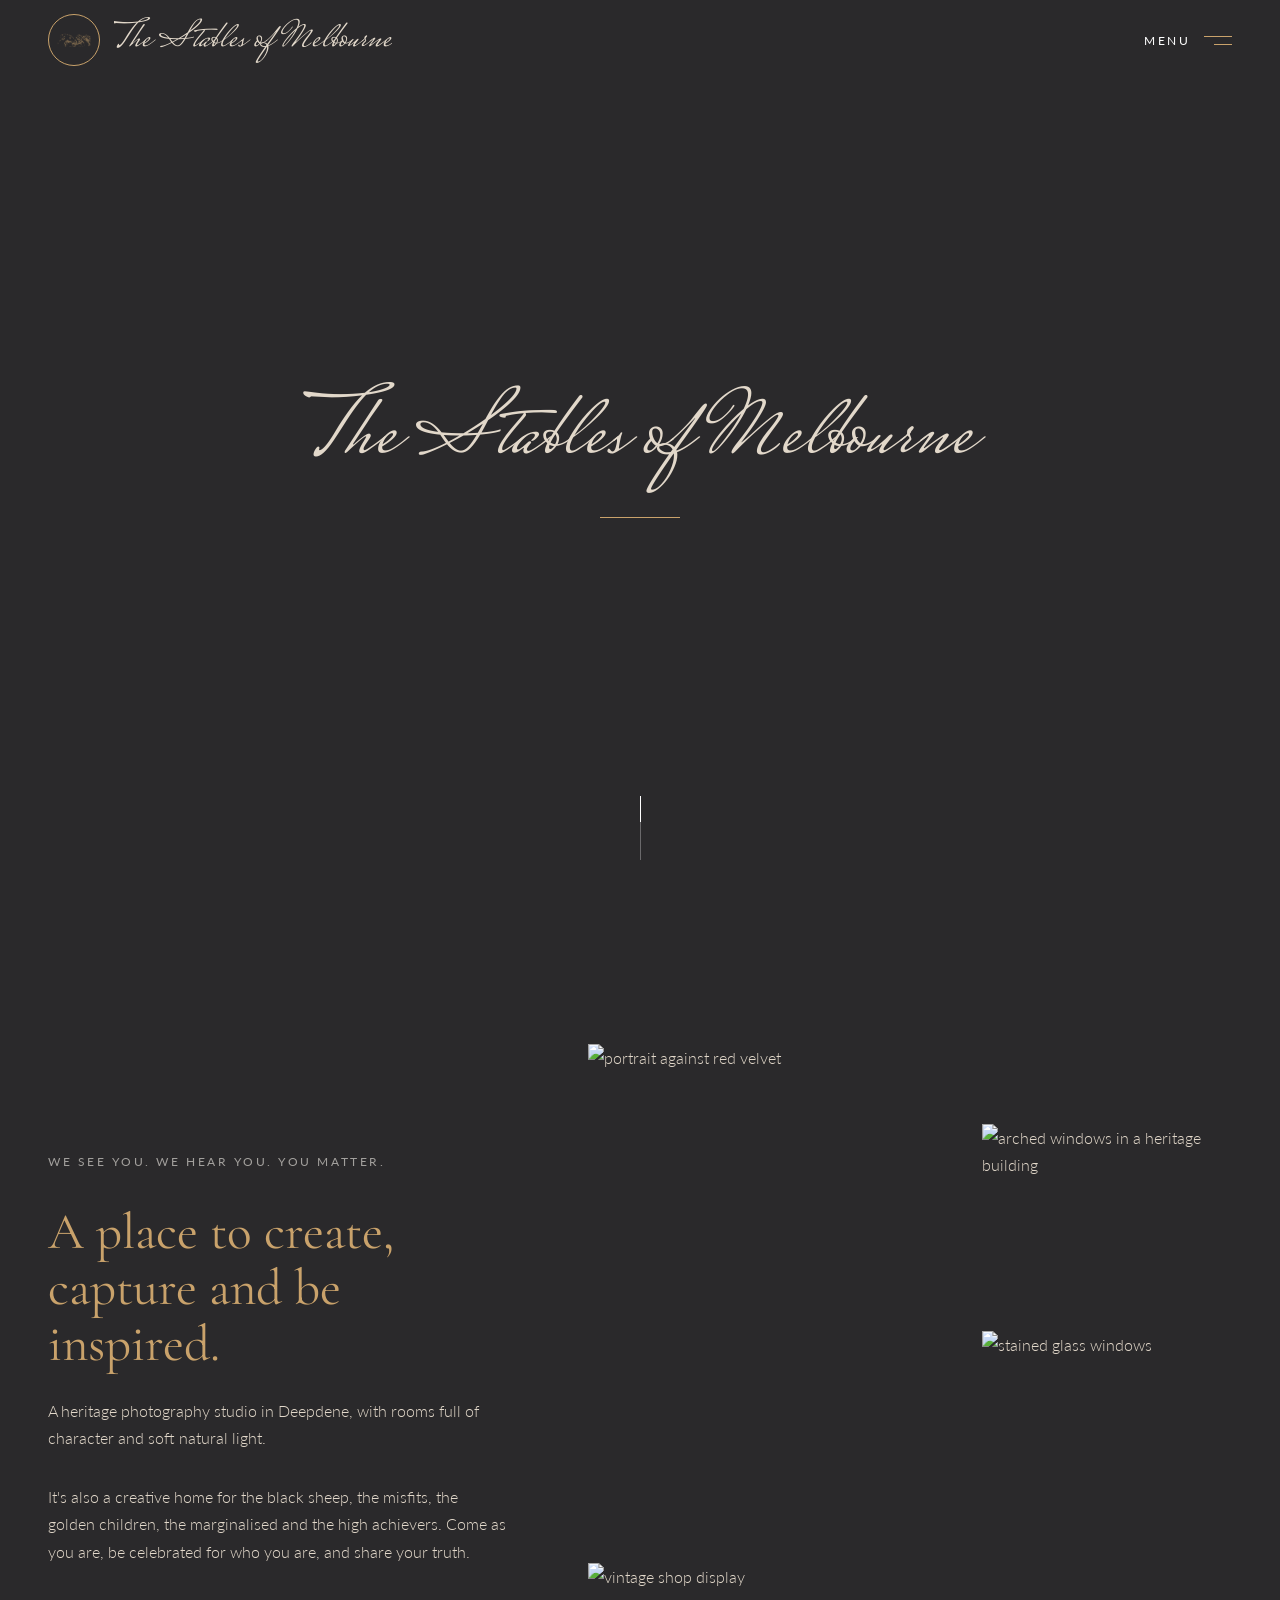
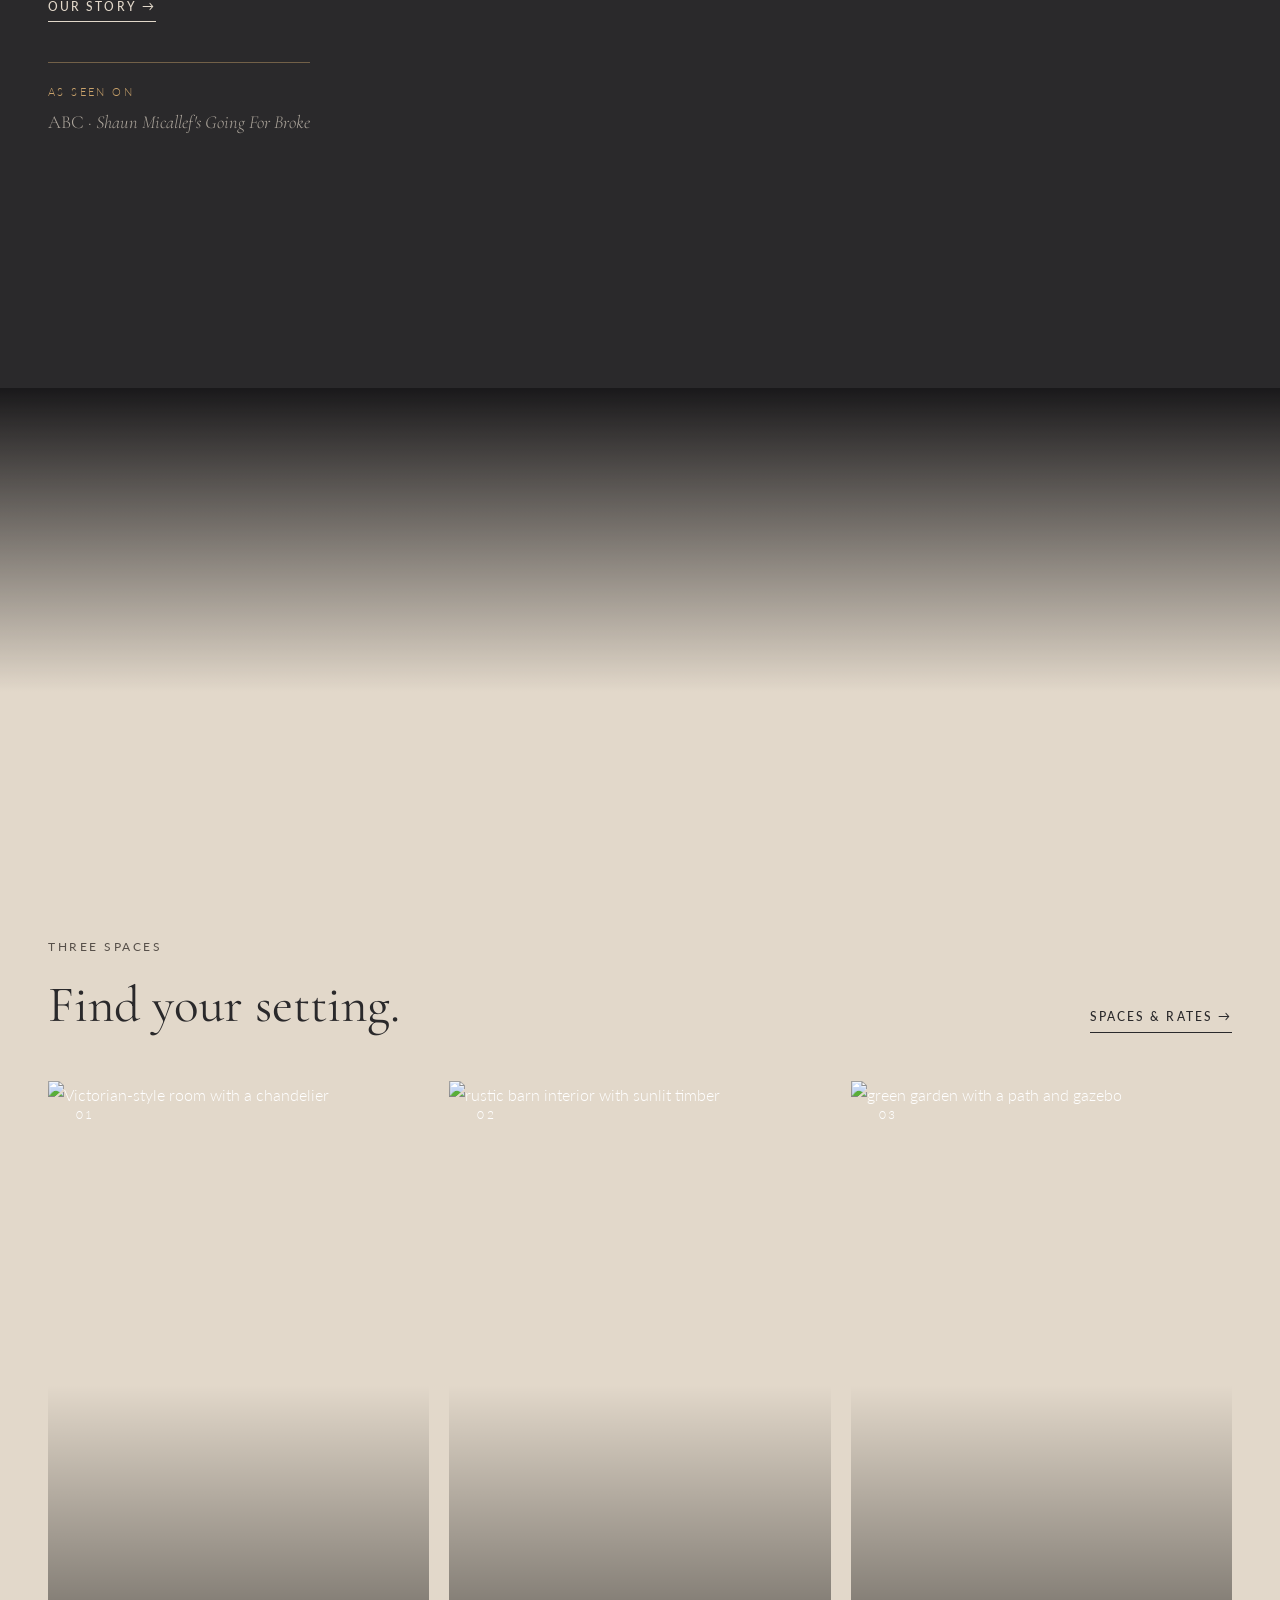
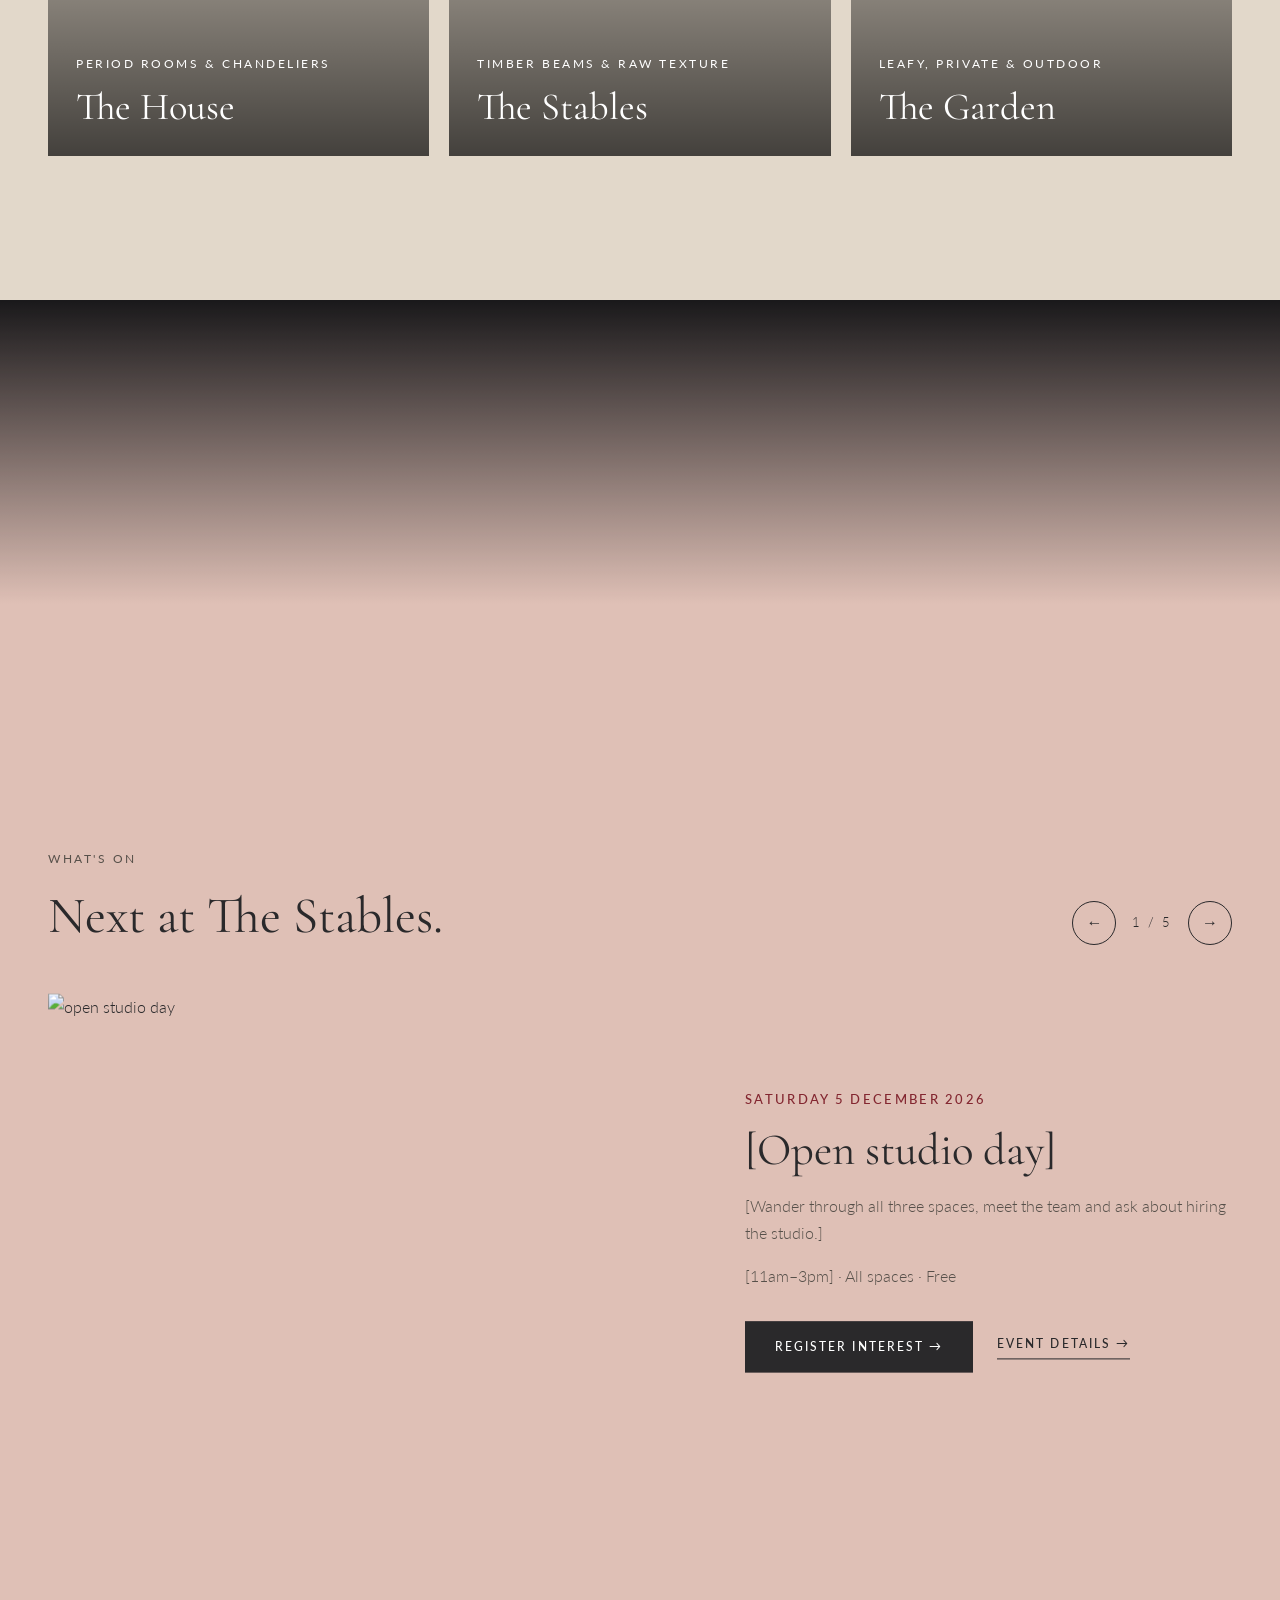
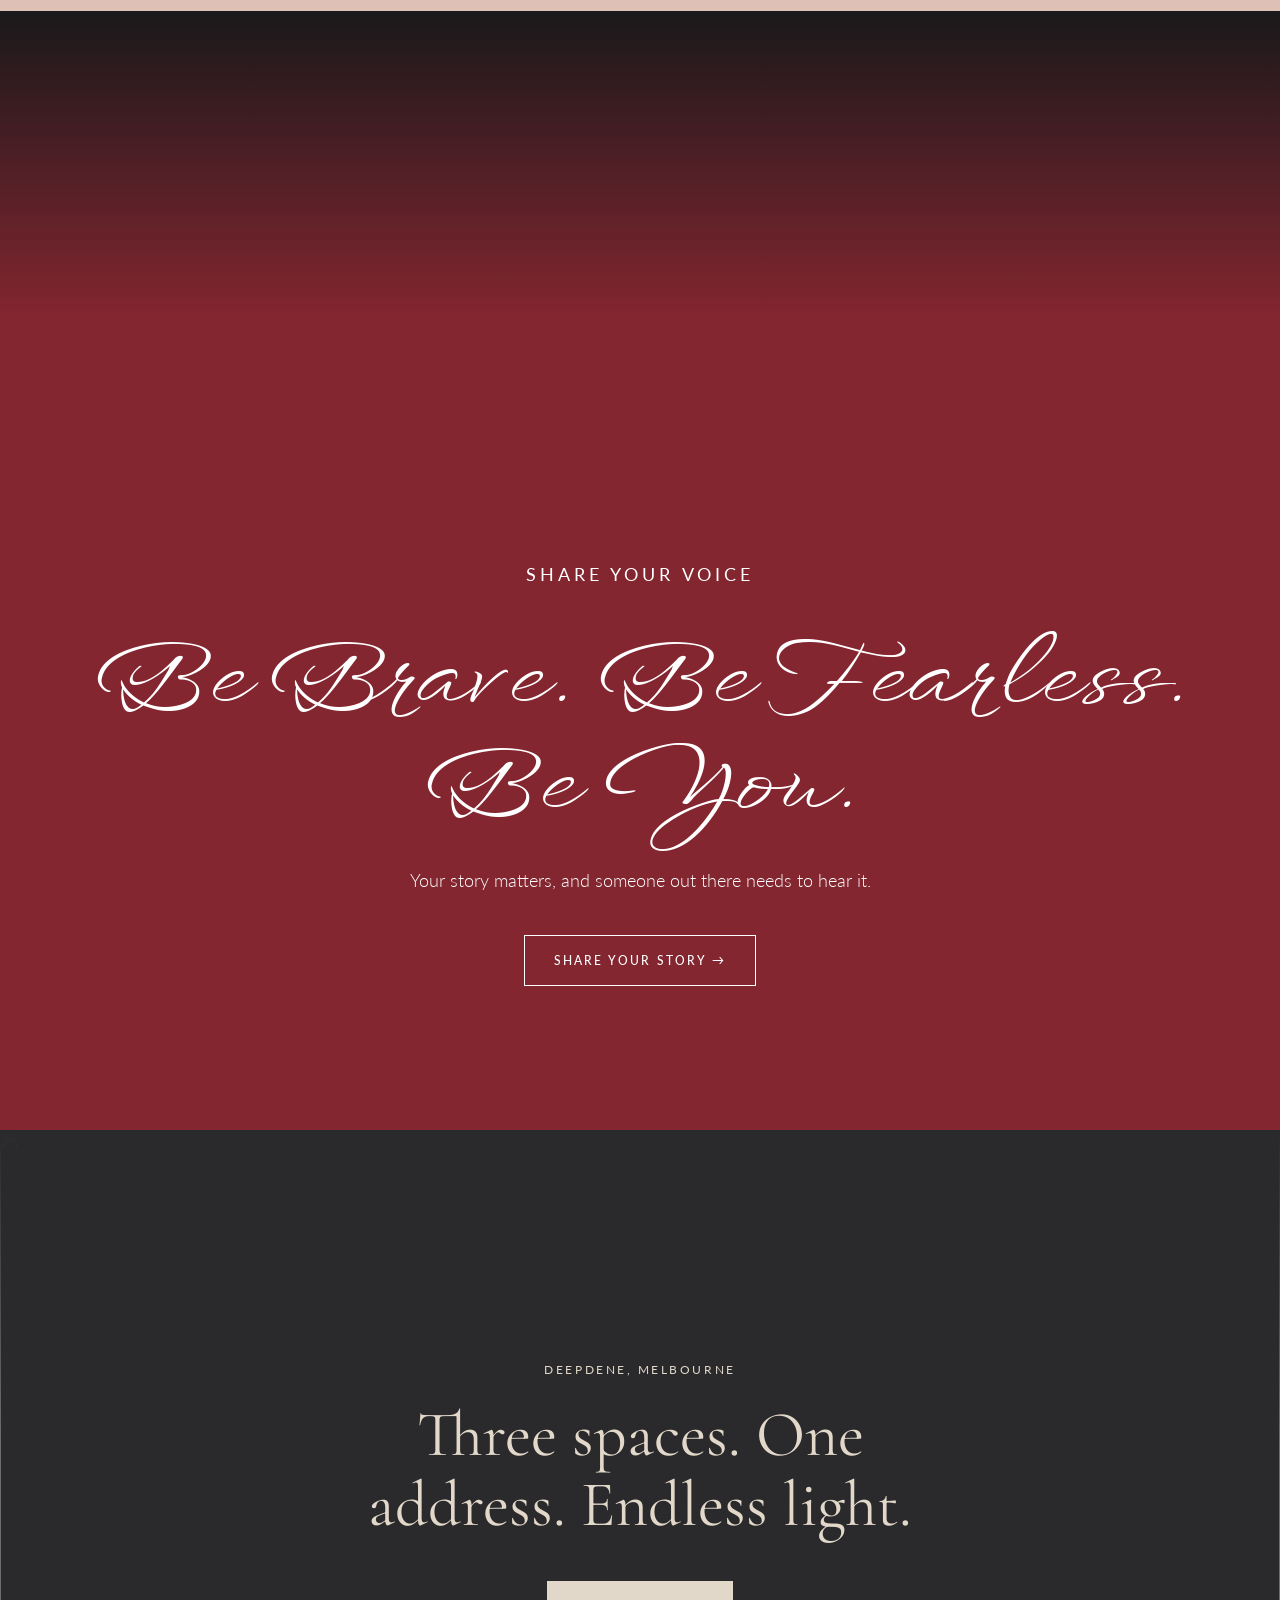
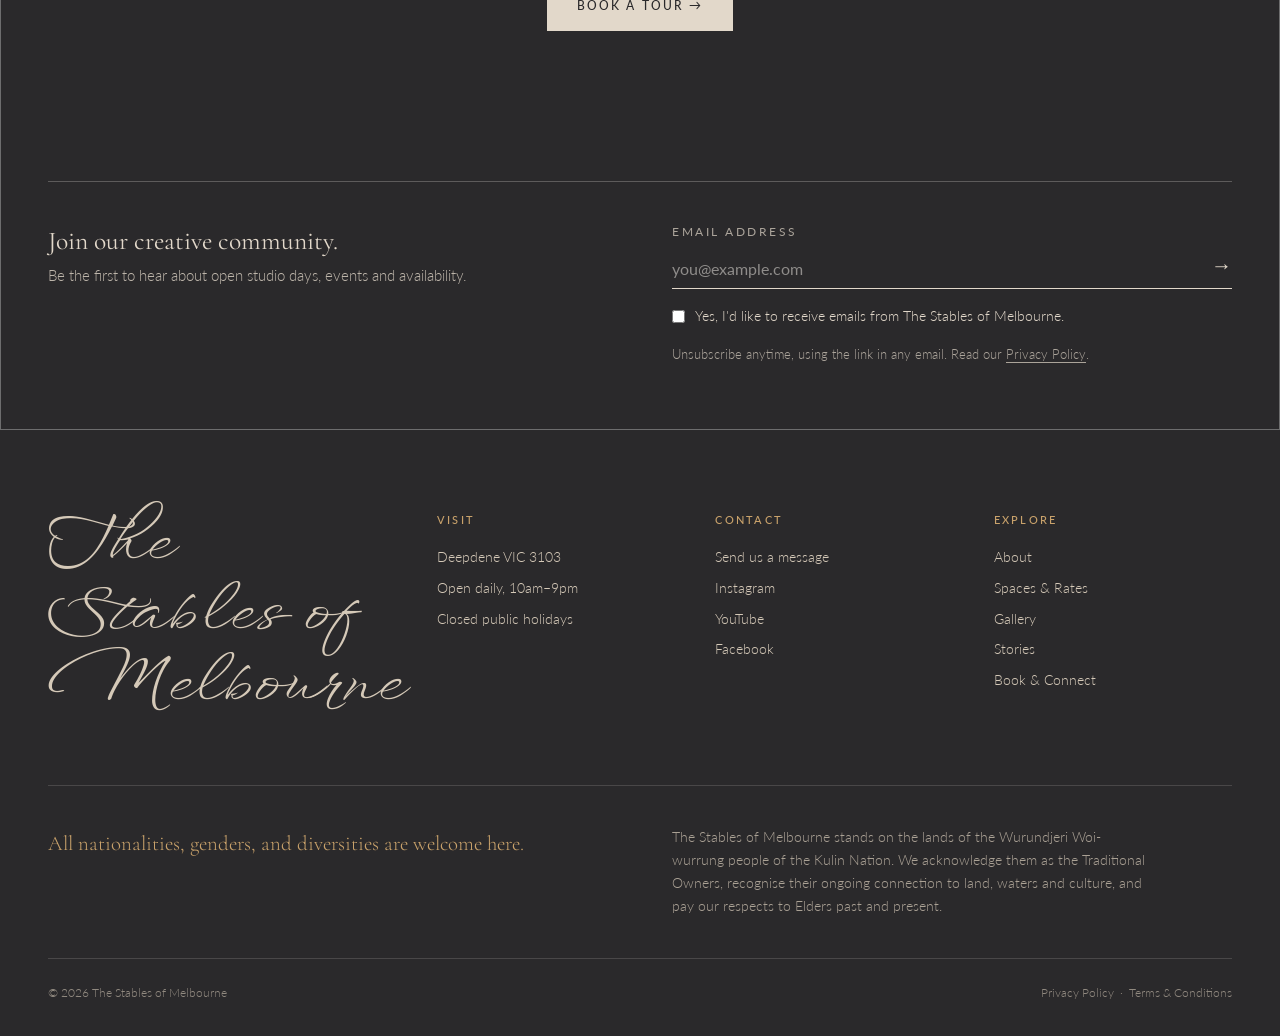
==== commit c9a38c63: "Publish website ZelescoConsulting/The_Stables_of_Melbourne_final@a8efec0924667f2551f9e57f0c03cecc822" ====
--- a/index.html
+++ b/index.html
@@ -99,7 +99,6 @@
       </video>
 
       <div class="hero-title">
-        <span class="hero-seal brand-seal" aria-hidden="true"><span class="brand-crest"></span></span>
         <h1 class="hero-name brand-name">The Stables of Melbourne</h1>
         <span class="hero-line" aria-hidden="true"></span>
       </div>
--- a/community.css
+++ b/community.css
@@ -41,6 +41,11 @@
   background-color: currentColor;
   -webkit-mask: var(--crest) center / contain no-repeat;
           mask: var(--crest) center / contain no-repeat;
+  transition: opacity 0.3s ease;
+}
+
+.crest-loading .brand-crest {
+  opacity: 0;
 }
 
 .brand-name {
@@ -411,10 +416,6 @@
   transform: none;
 }
 
-.hero-seal {
-  width: min(62vw, 300px);
-}
-
 .hero-title h1.hero-name {
   margin: 0;
   animation: none;
@@ -459,14 +460,12 @@
   color: var(--color-cream);
 }
 
-.js .home.brand-moving .hero-seal,
 .js .home.brand-moving .hero-name {
   visibility: hidden;
 }
 
-.home.brand-moving:not(.brand-arrived) .site-header .brand {
+.home.brand-moving:not(.brand-arrived) .site-header .brand-name {
   opacity: 0;
-  pointer-events: none;
   transition: none;
 }
 
@@ -489,10 +488,6 @@
 }
 
 @media (max-width: 500px) {
-  .hero-seal {
-    width: min(56vw, 220px);
-  }
-
   .hero-title h1.hero-name {
     font-size: 9vw;
   }
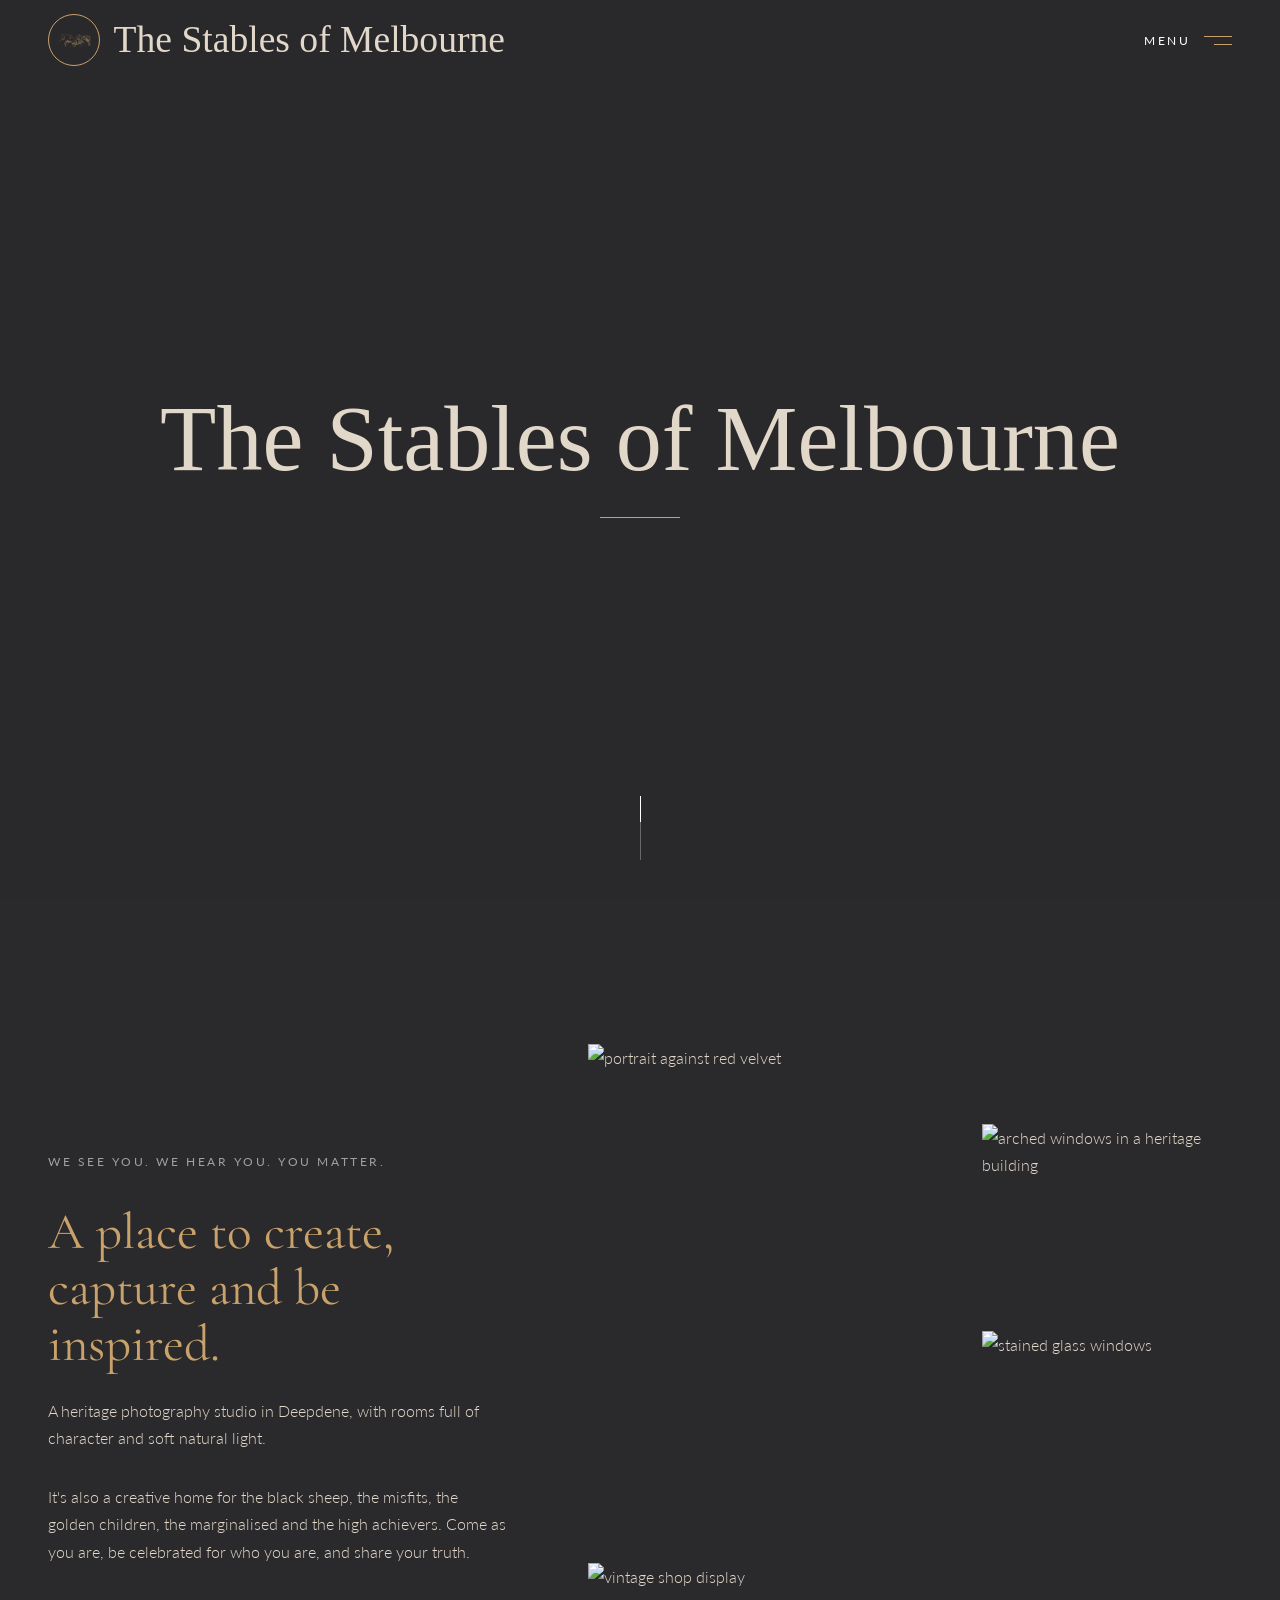
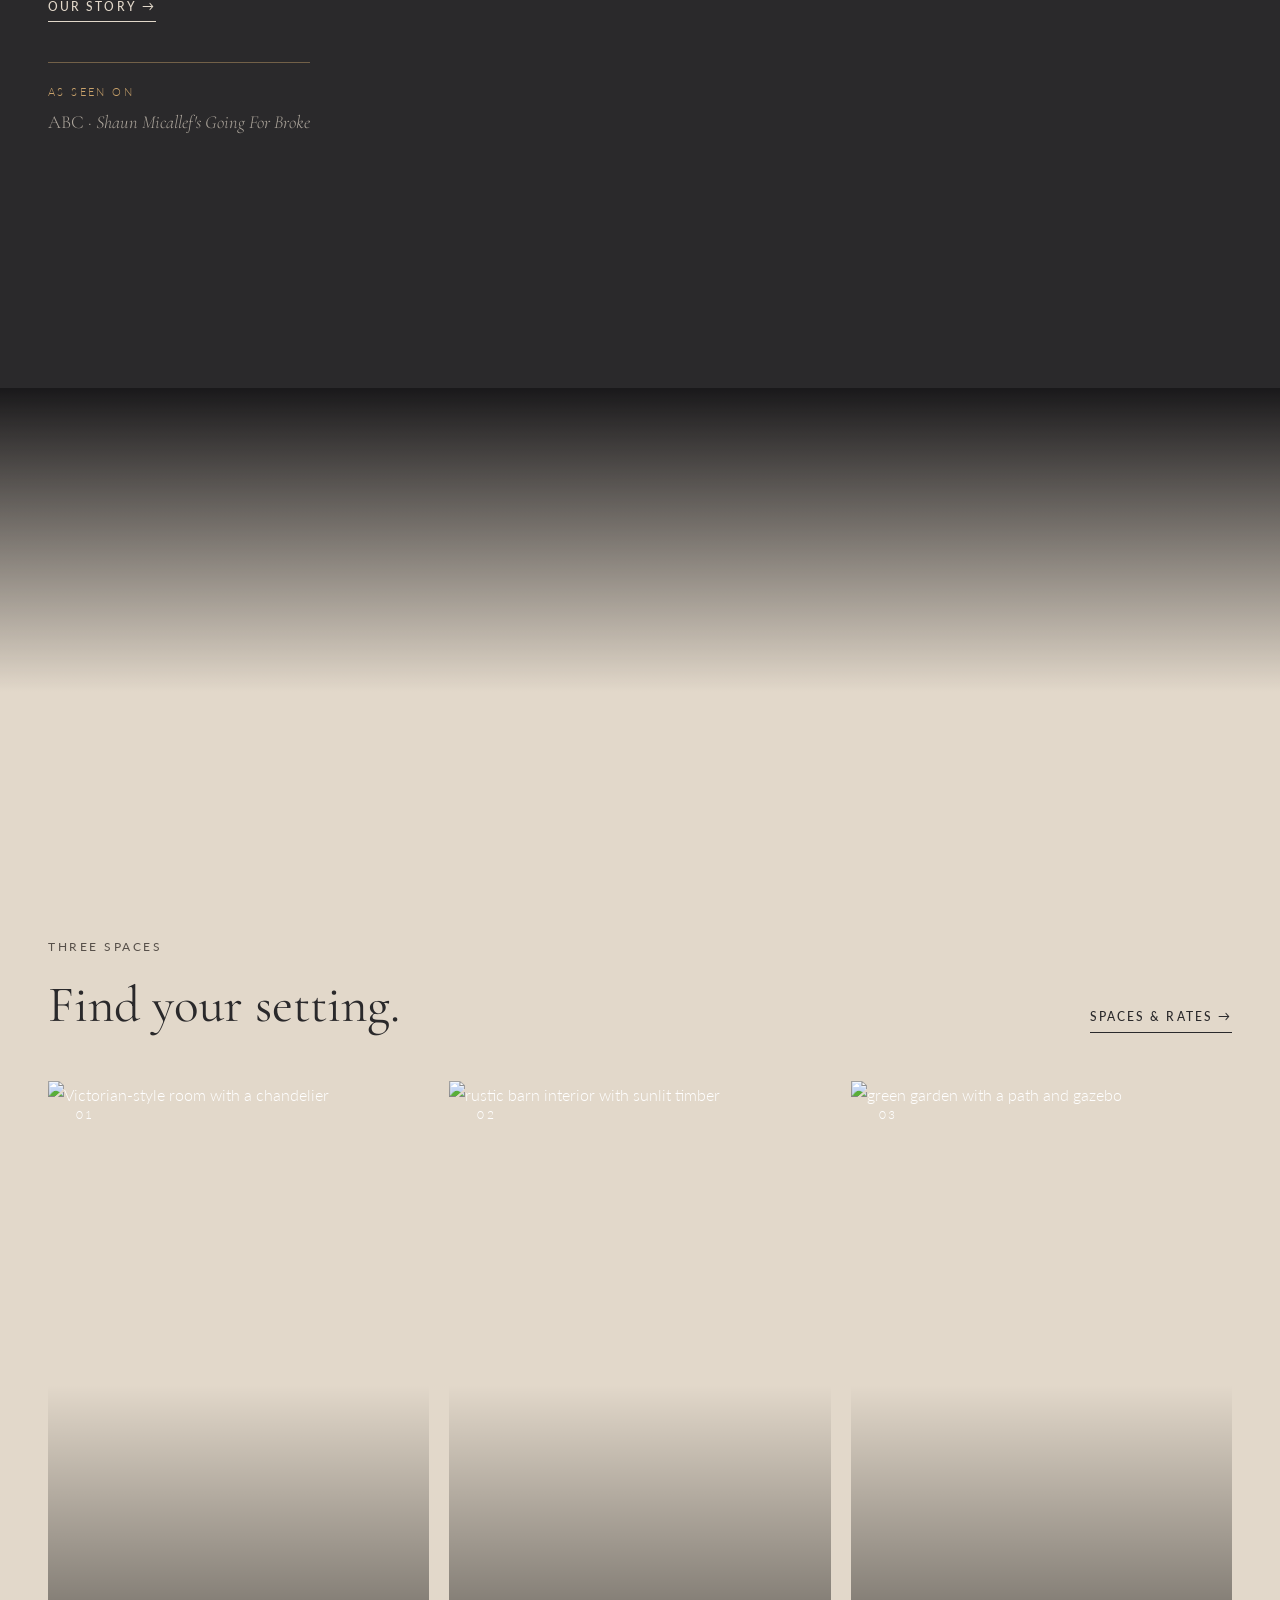
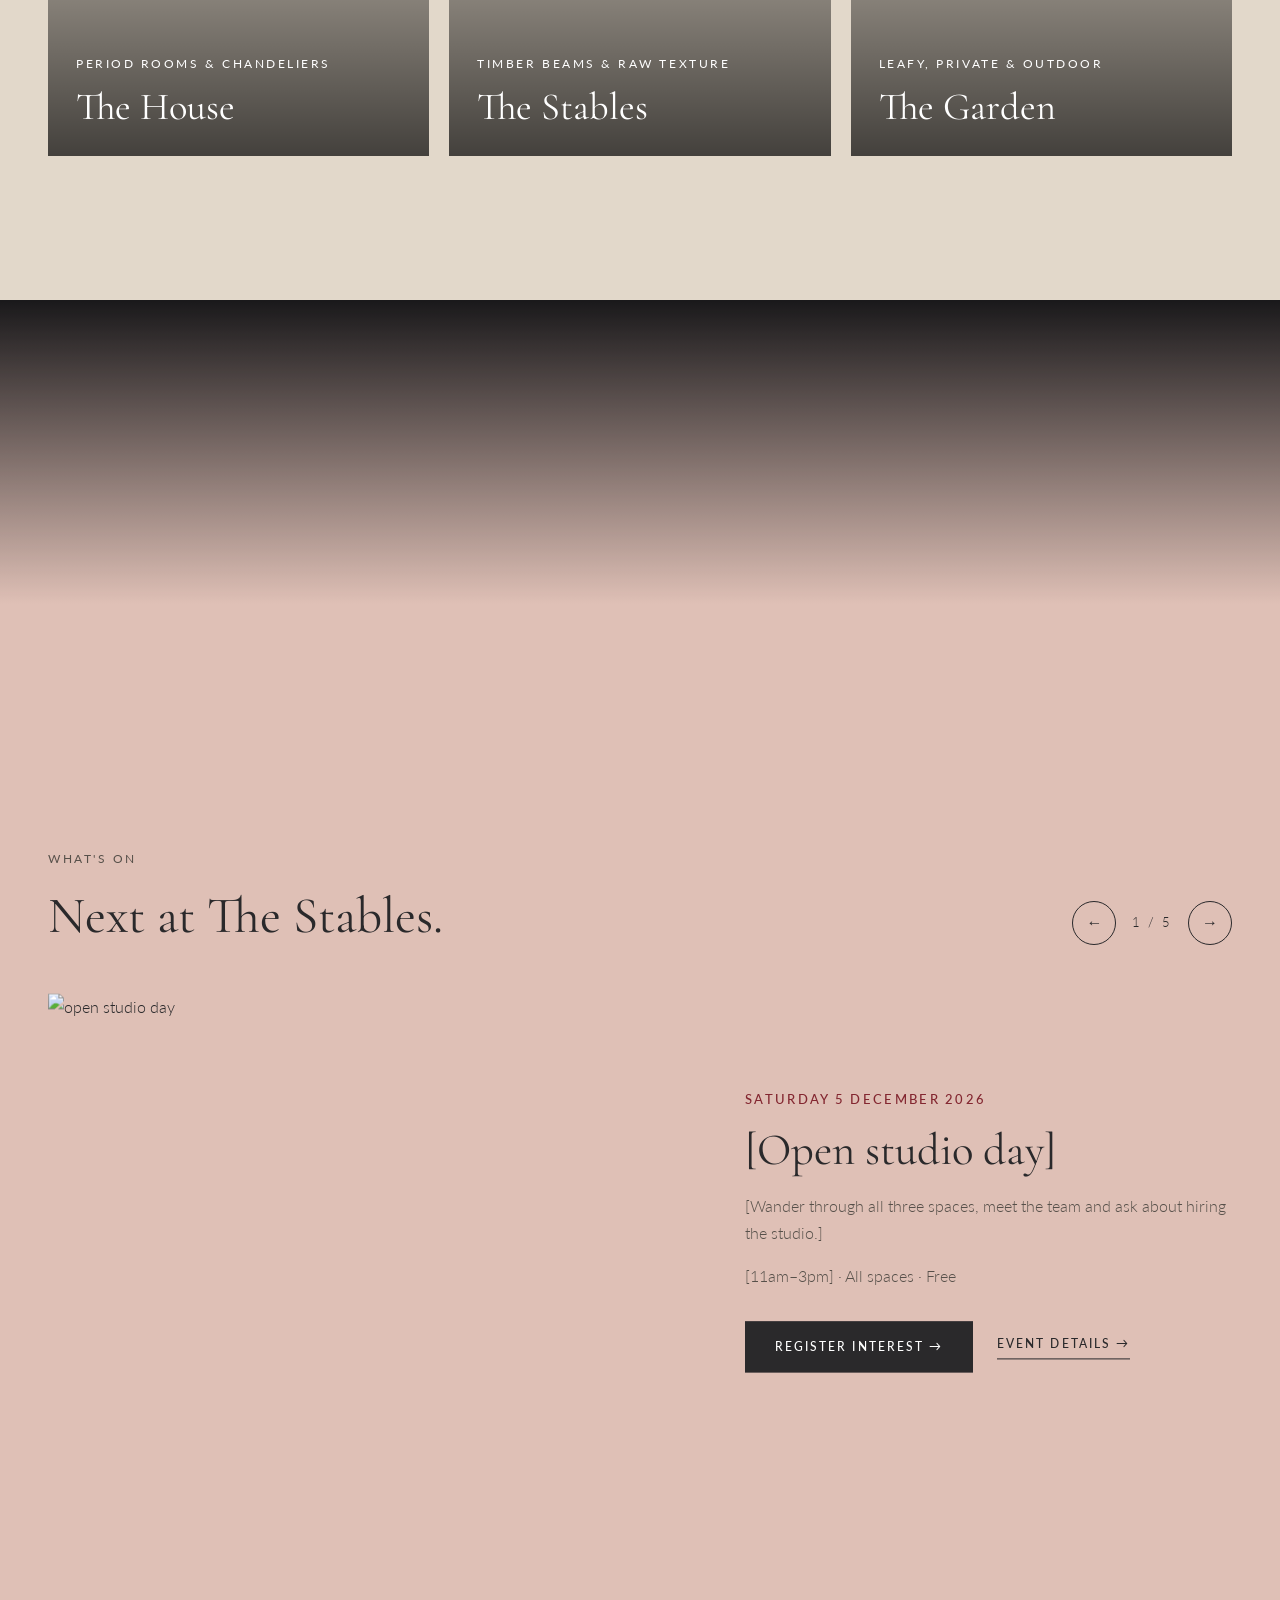
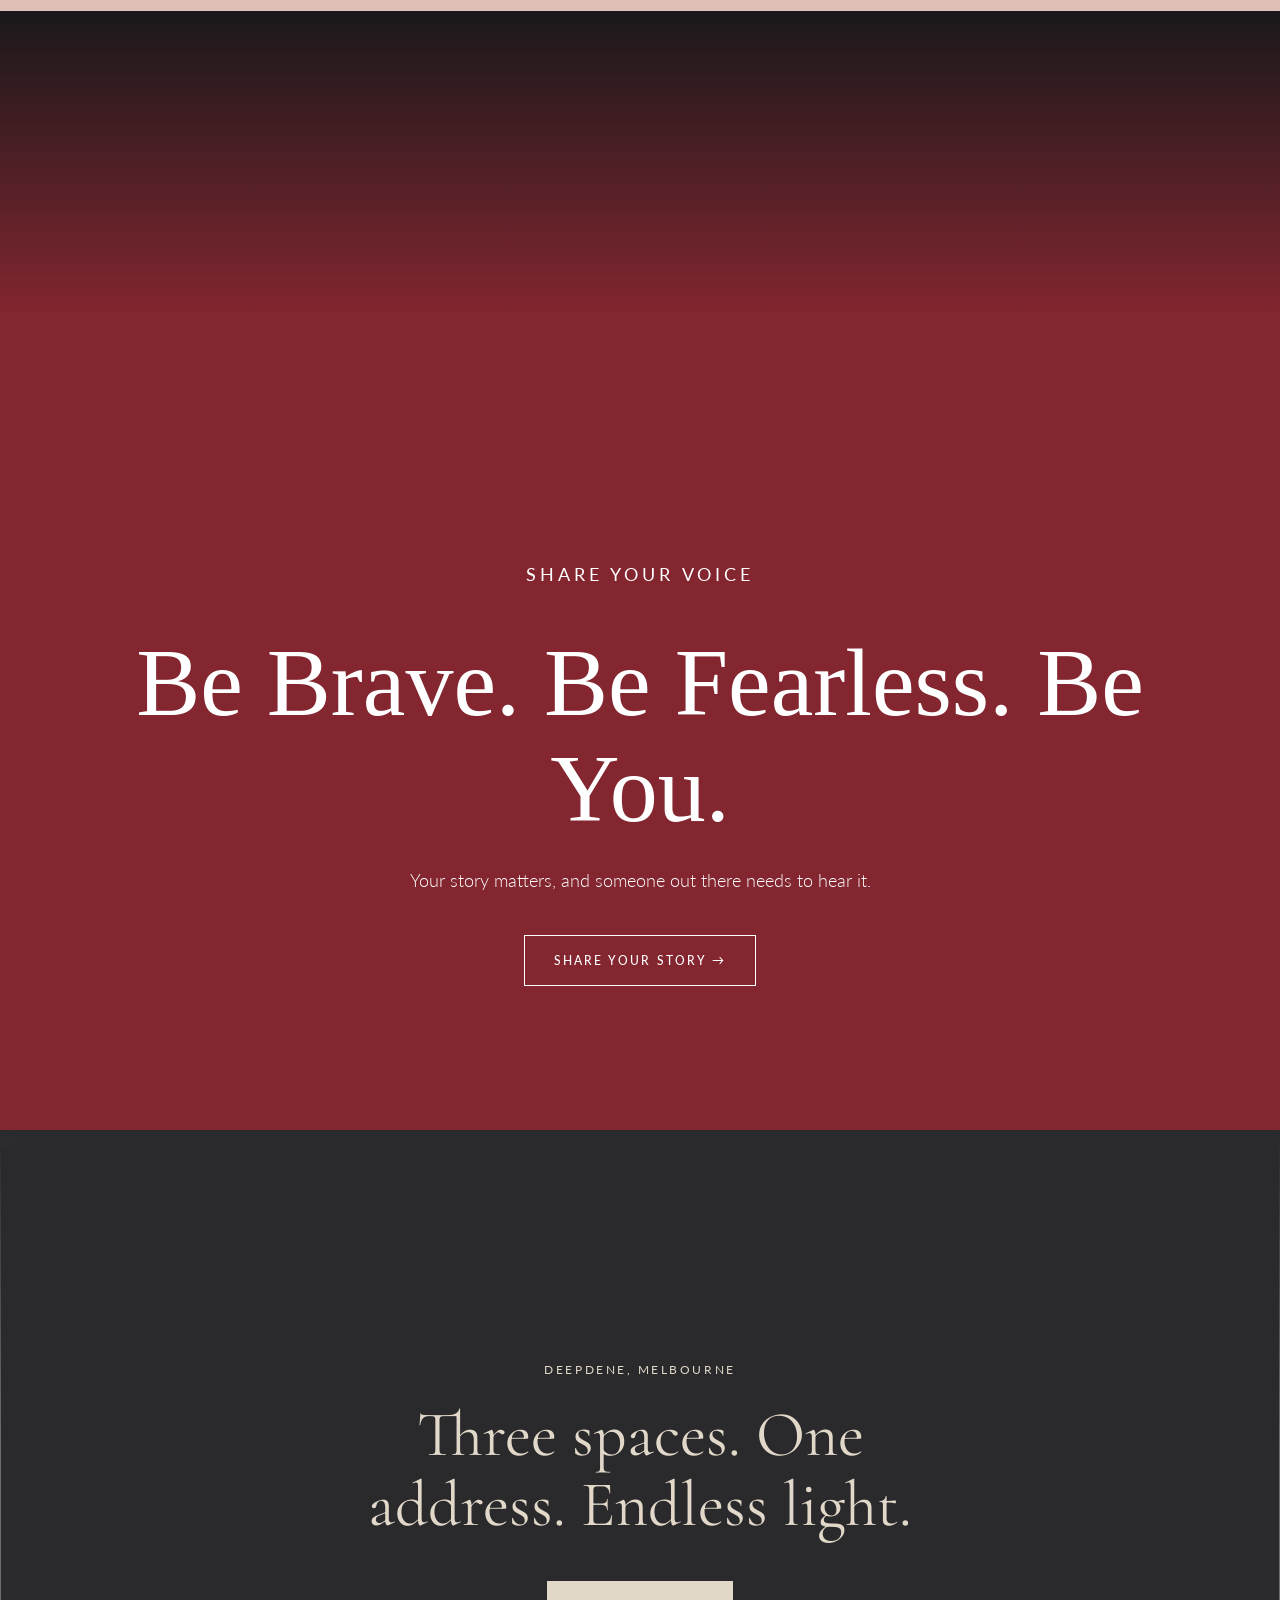
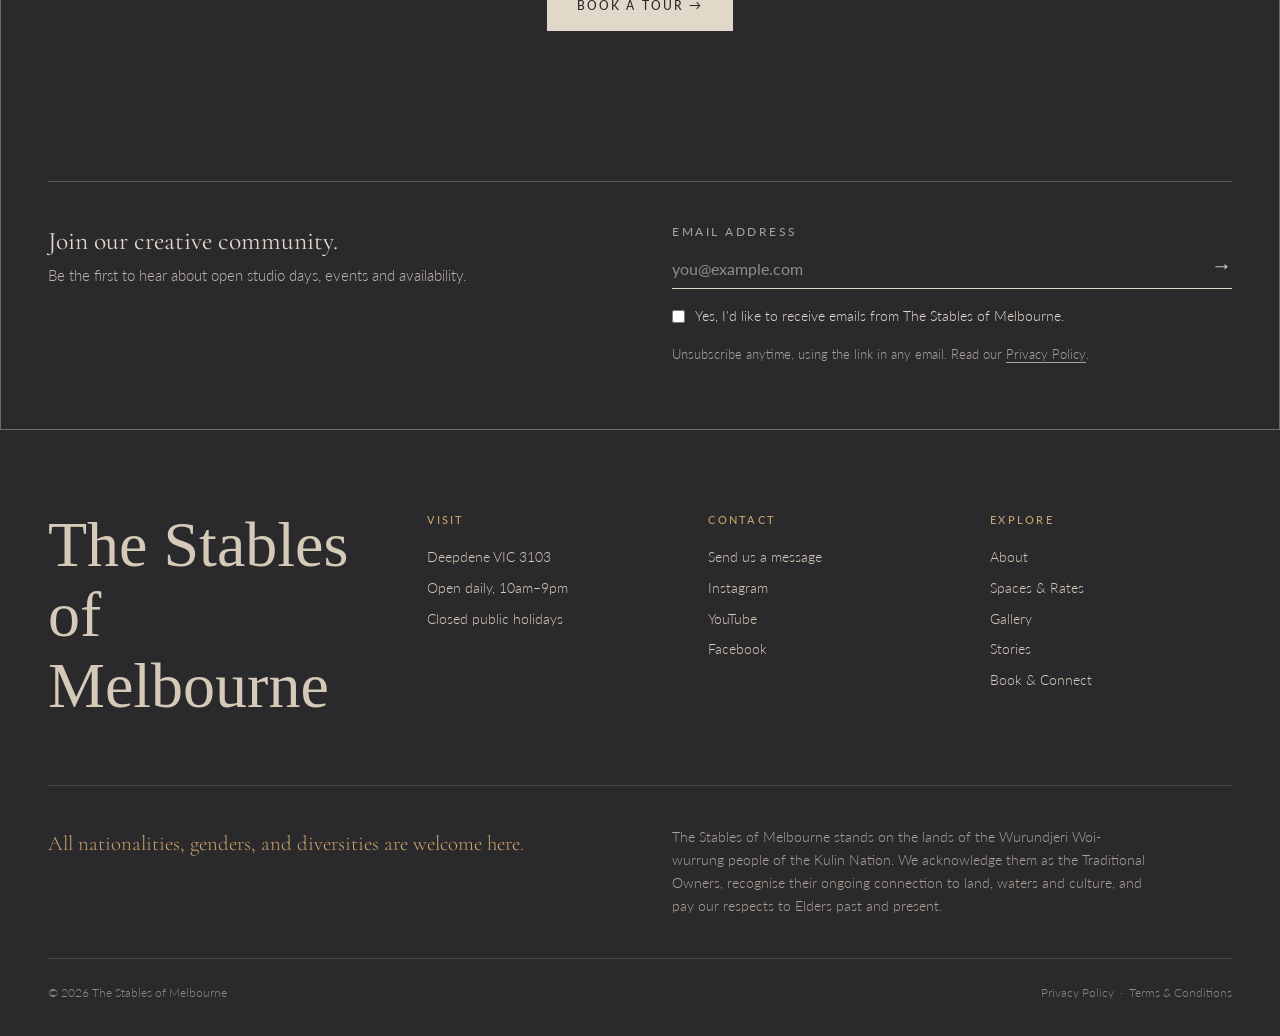
==== commit 064a6b5c: "Publish website ZelescoConsulting/The_Stables_of_Melbourne_final@37856e76b97ed1ed0f03a94241455f18236" ====
--- a/index.html
+++ b/index.html
@@ -58,7 +58,7 @@
 
   <link rel="preconnect" href="https://fonts.googleapis.com">
   <link rel="preconnect" href="https://fonts.gstatic.com" crossorigin>
-  <link href="https://fonts.googleapis.com/css2?family=Cormorant+Garamond:ital,wght@0,400;0,500;1,400&family=Lato:wght@300;400;700&family=WindSong:wght@400;500&family=Mrs+Saint+Delafield&display=swap" rel="stylesheet">
+  <link href="https://fonts.googleapis.com/css2?family=Cormorant+Garamond:ital,wght@0,400;0,500;1,400&family=Lato:wght@300;400;700&family=WindSong:wght@400;500&family=Mrs+Saint+Delafieldfamily=Mrs+Saint+Delafield&display=swap" rel="stylesheet">
 
   <link rel="stylesheet" href="styles.css">
   <link rel="stylesheet" href="community.css">
--- a/styles.css
+++ b/styles.css
@@ -13,7 +13,7 @@
 
   --font-heading: "Cormorant Garamond", Georgia, serif;
   --font-body: "Lato", Arial, sans-serif;
-  --font-script: "WindSong", cursive;
+  --font-script: "Mrs Saint Delafield", cursive;
 
   --gutter: 3rem;
   --section-space: 9rem;
@@ -282,7 +282,7 @@
   position: absolute;
   inset: 0;
   background-color: var(--color-ink);
-  opacity: calc(0.45 + var(--fade, 0) * 0.55);
+  opacity: calc(0.7 + var(--fade, 0) * 0.3);
 }
 
 .hero-title {
--- a/community.css
+++ b/community.css
@@ -473,6 +473,11 @@
   opacity: 0;
 }
 
+.home .hero::after {
+  -webkit-backdrop-filter: blur(4px);
+          backdrop-filter: blur(4px);
+}
+
 .hero {
   height: 100svh;
 }
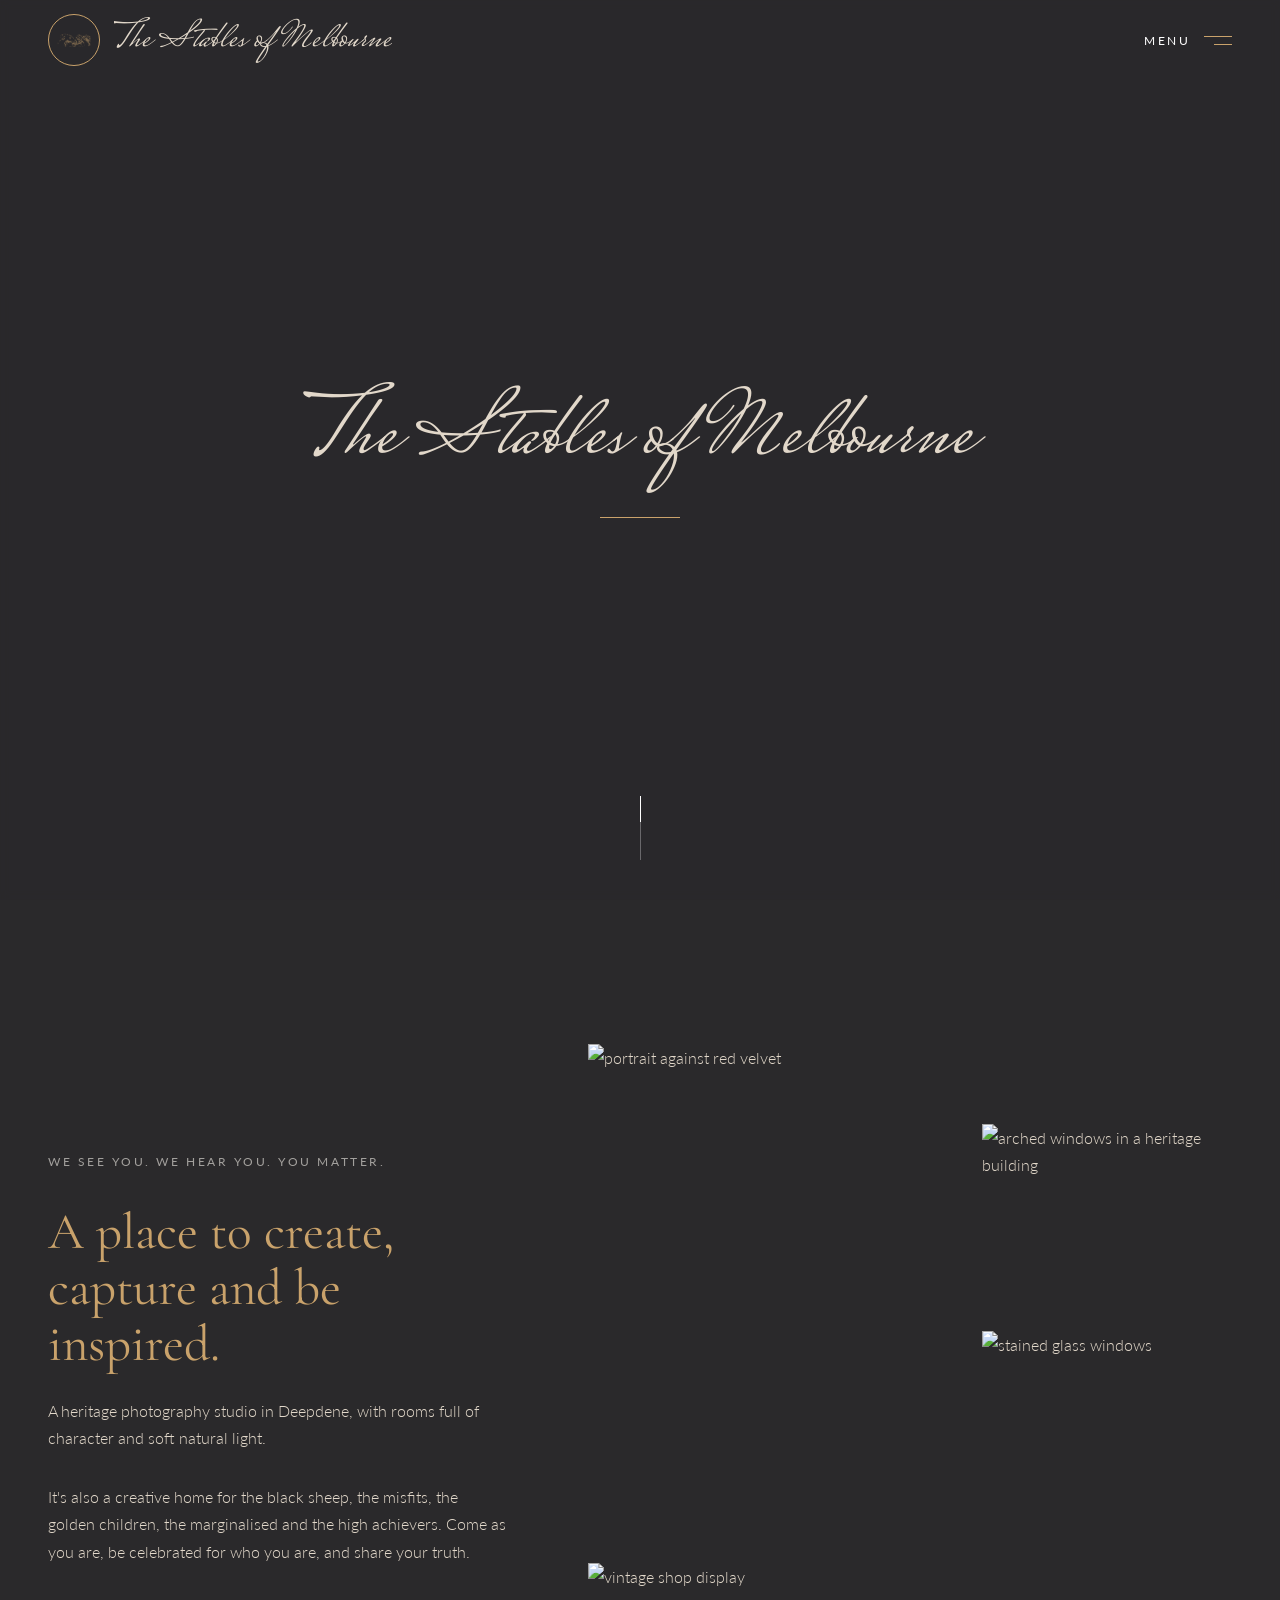
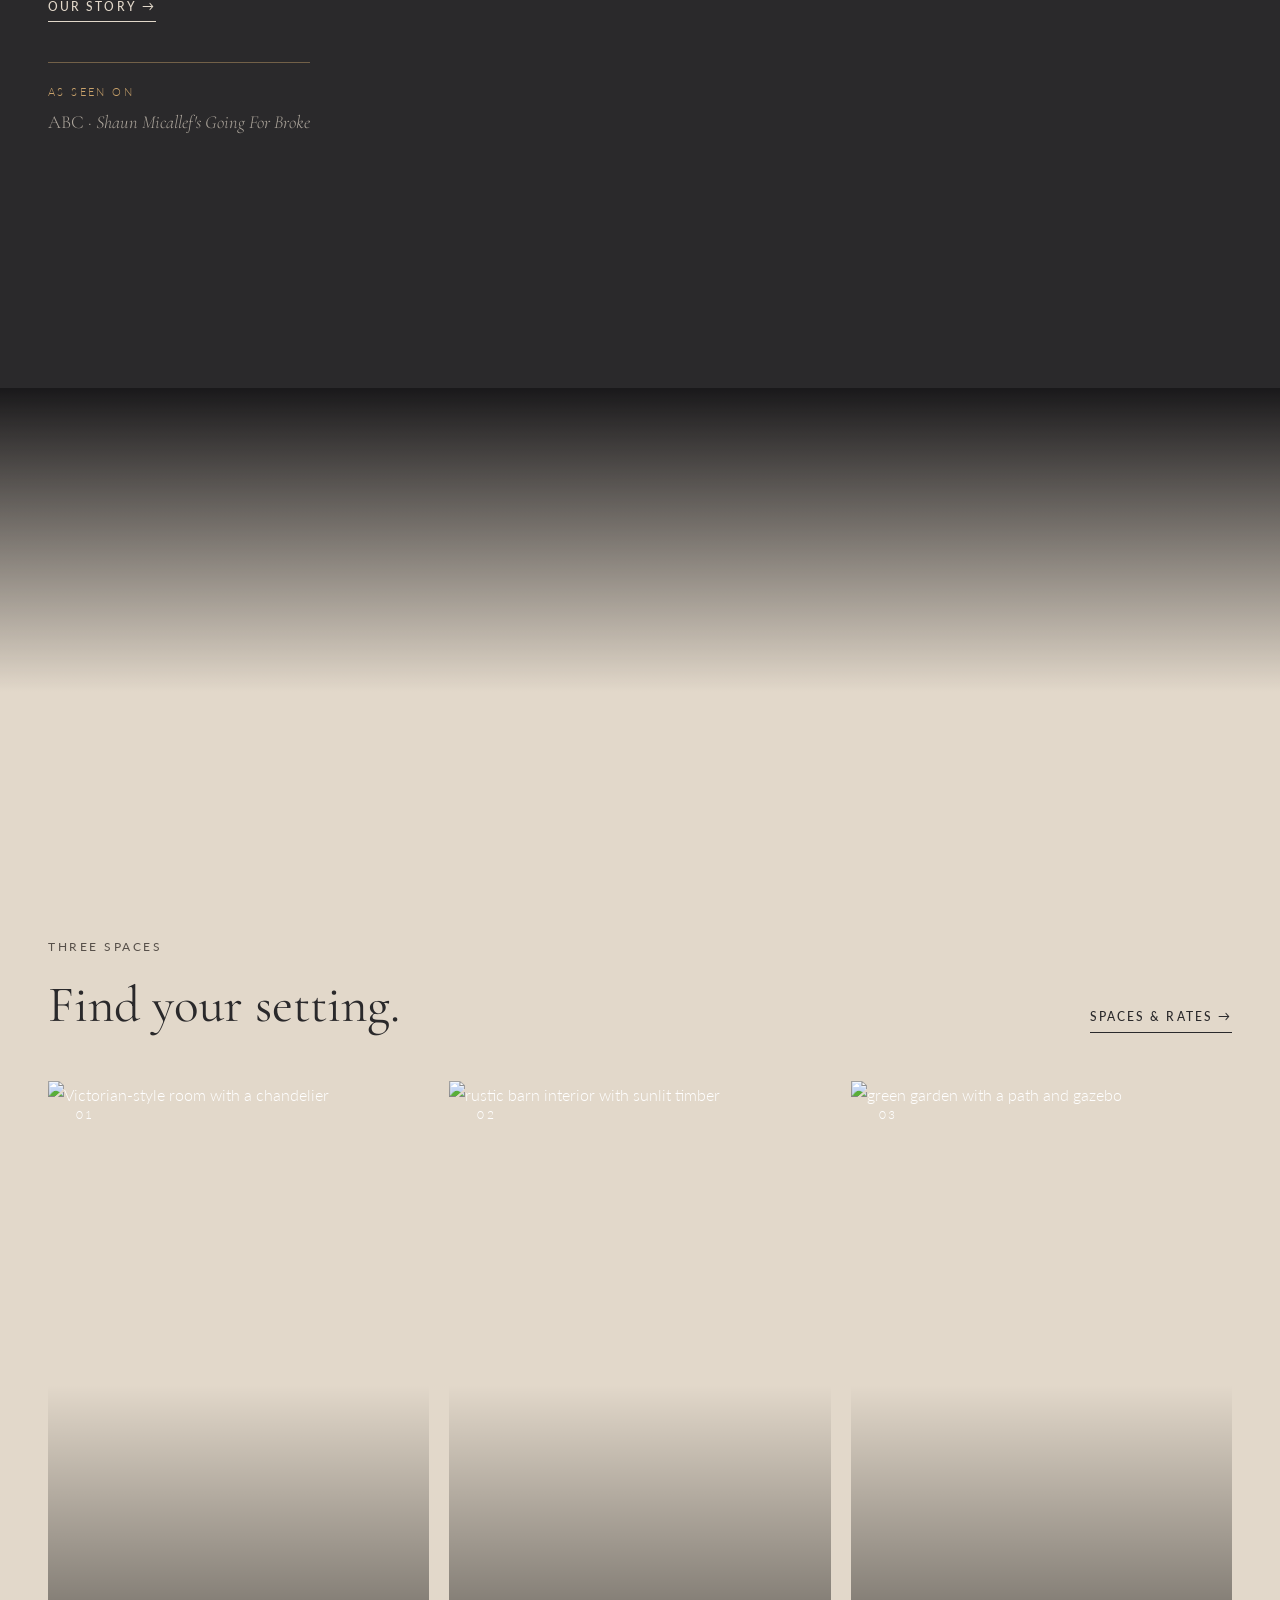
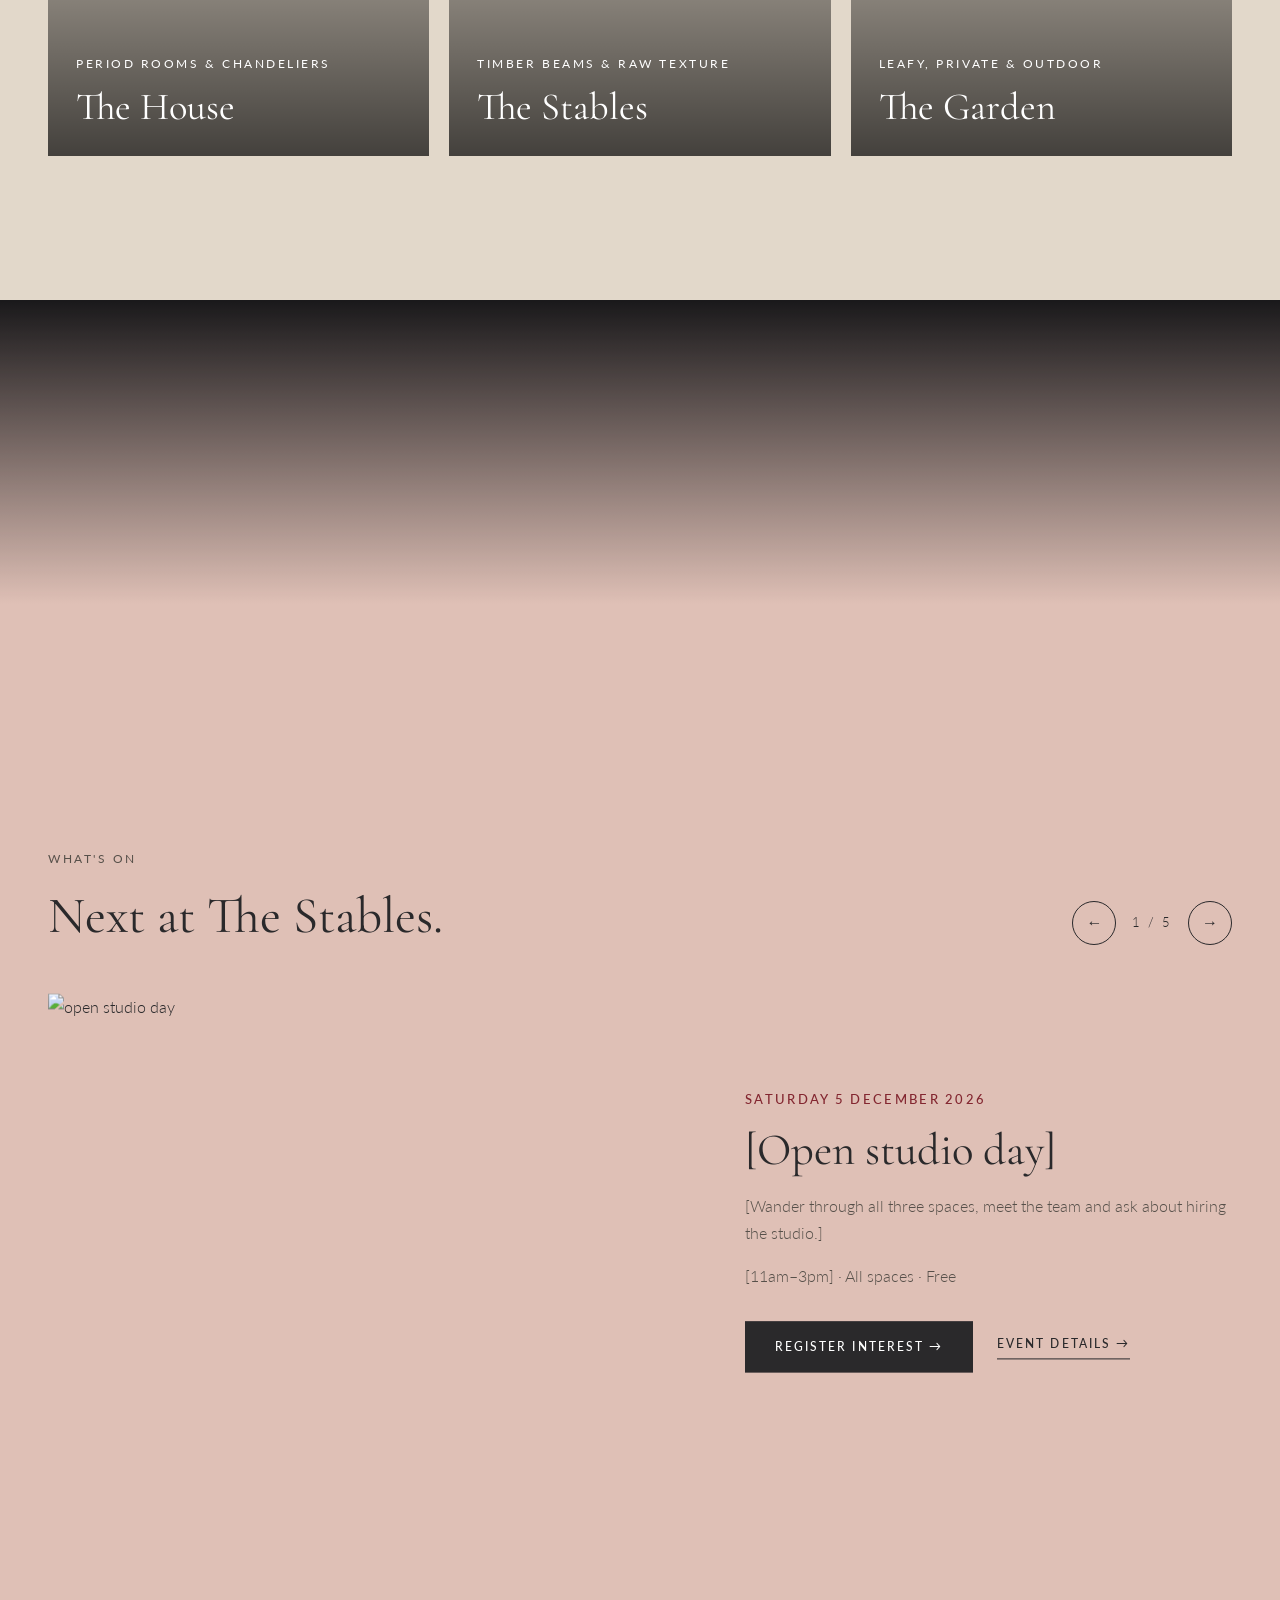
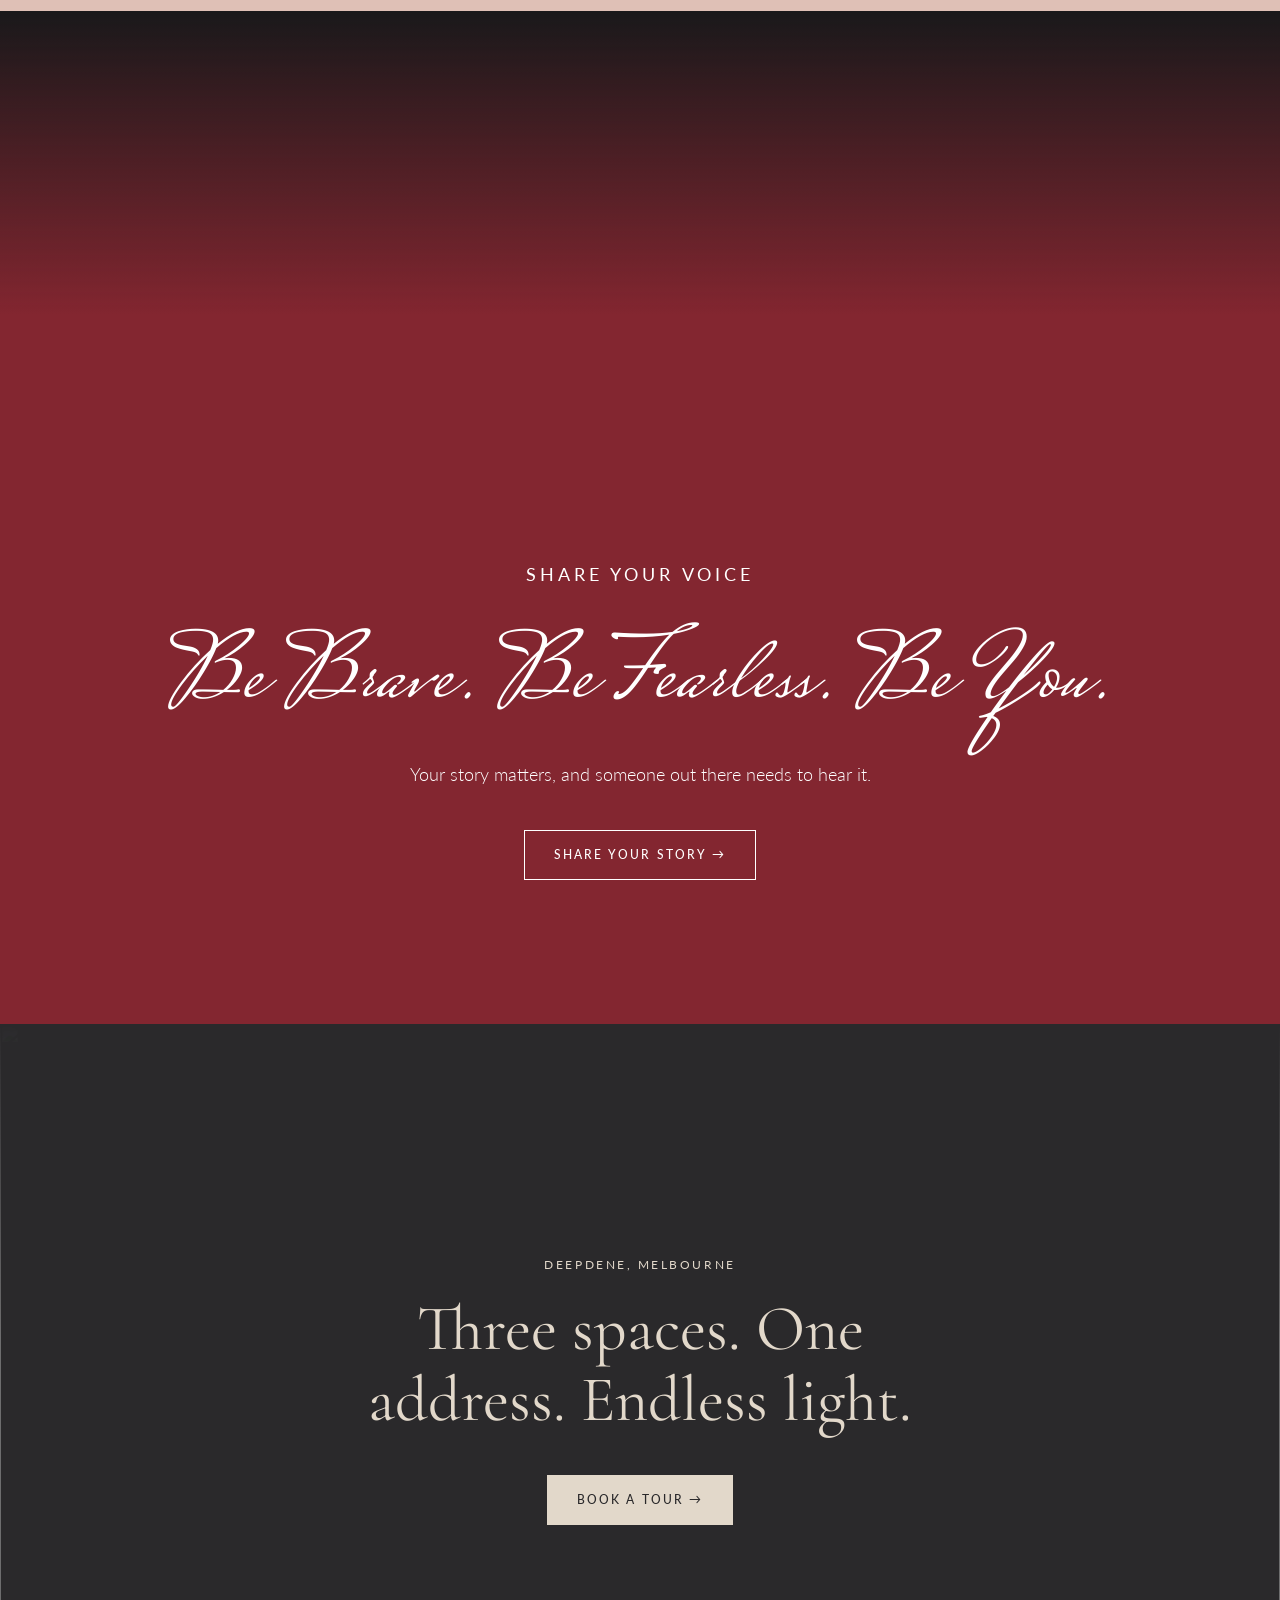
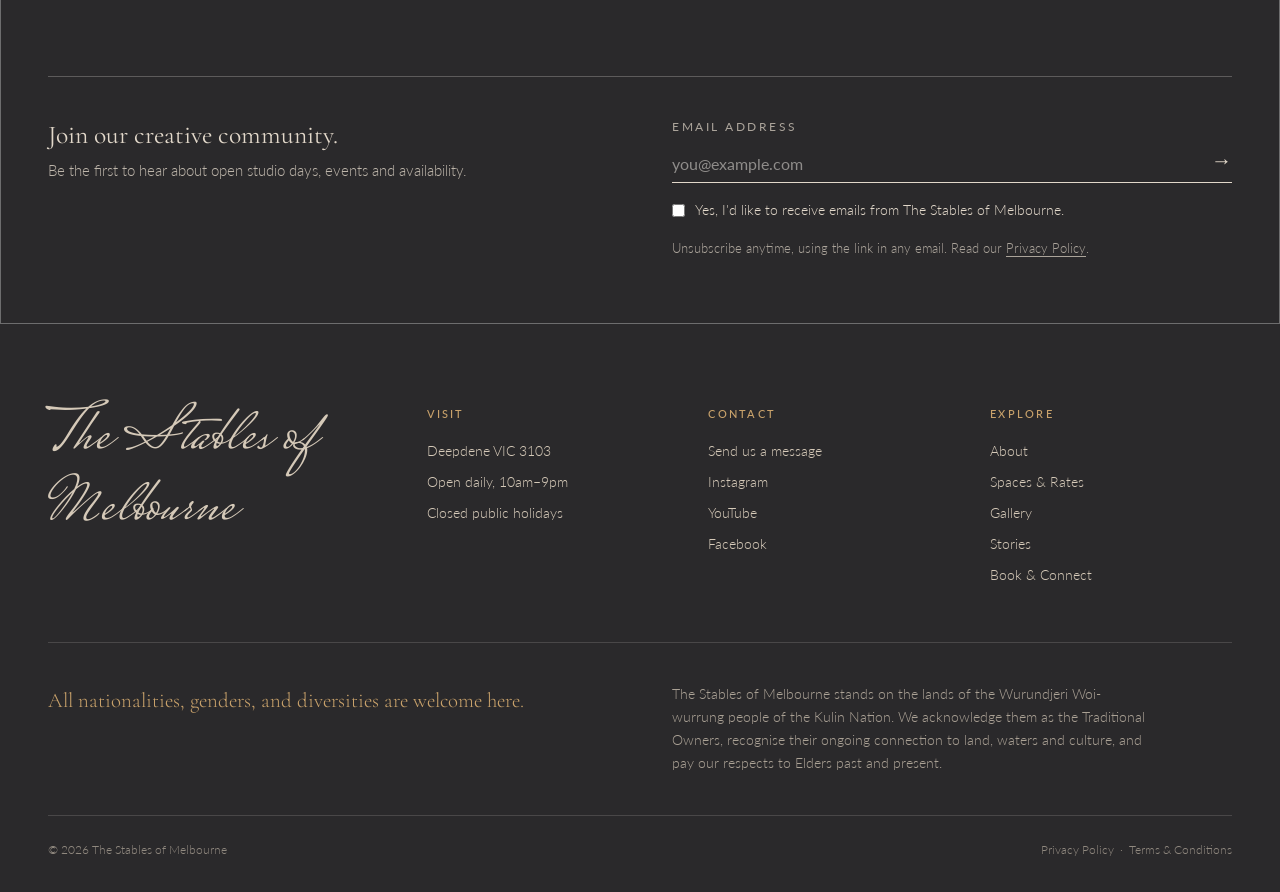
==== commit bb2f3f52: "Publish website ZelescoConsulting/The_Stables_of_Melbourne_final@0a89384bccdea4d46336e9b9a626c269b92" ====
--- a/index.html
+++ b/index.html
@@ -58,7 +58,7 @@
 
   <link rel="preconnect" href="https://fonts.googleapis.com">
   <link rel="preconnect" href="https://fonts.gstatic.com" crossorigin>
-  <link href="https://fonts.googleapis.com/css2?family=Cormorant+Garamond:ital,wght@0,400;0,500;1,400&family=Lato:wght@300;400;700&family=WindSong:wght@400;500&family=Mrs+Saint+Delafieldfamily=Mrs+Saint+Delafield&display=swap" rel="stylesheet">
+  <link href="https://fonts.googleapis.com/css2?family=Cormorant+Garamond:ital,wght@0,400;0,500;1,400&family=Lato:wght@300;400;700&family=Mrs+Saint+Delafield&display=swap" rel="stylesheet">
 
   <link rel="stylesheet" href="styles.css">
   <link rel="stylesheet" href="community.css">
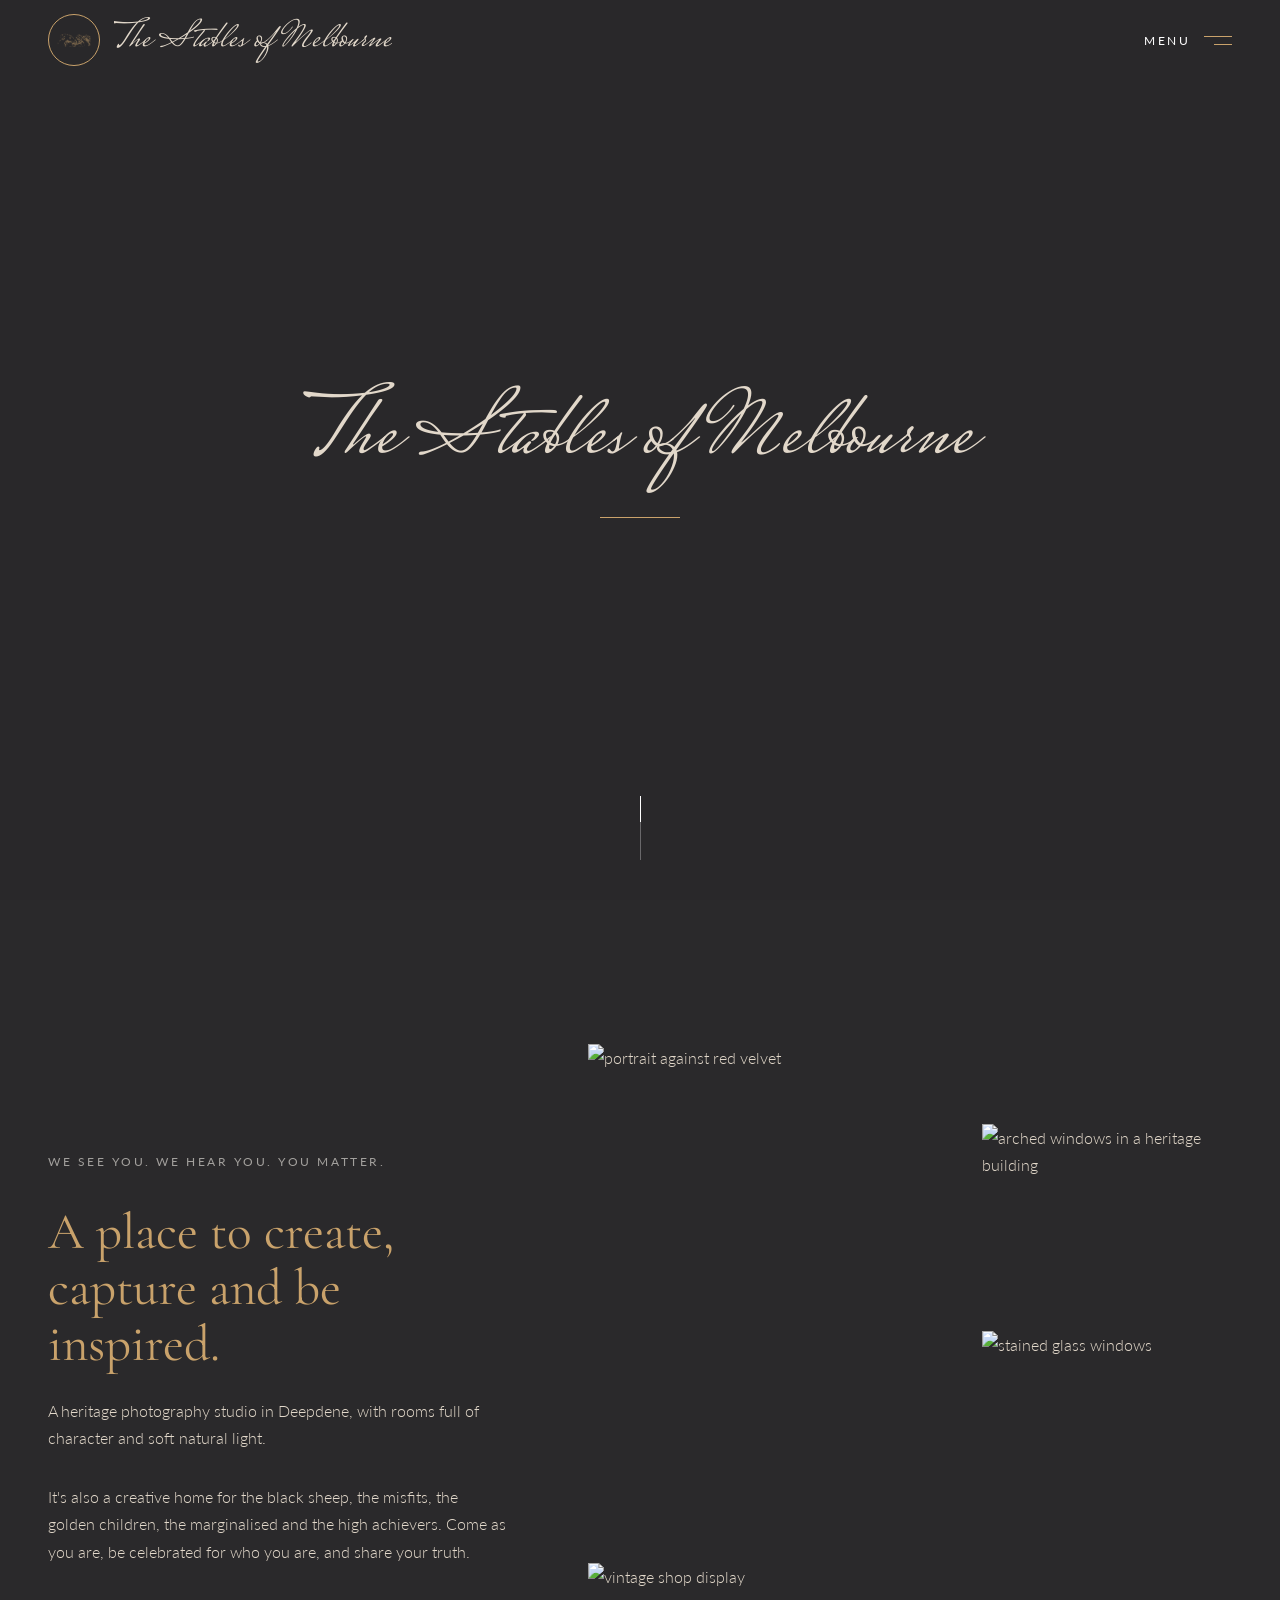
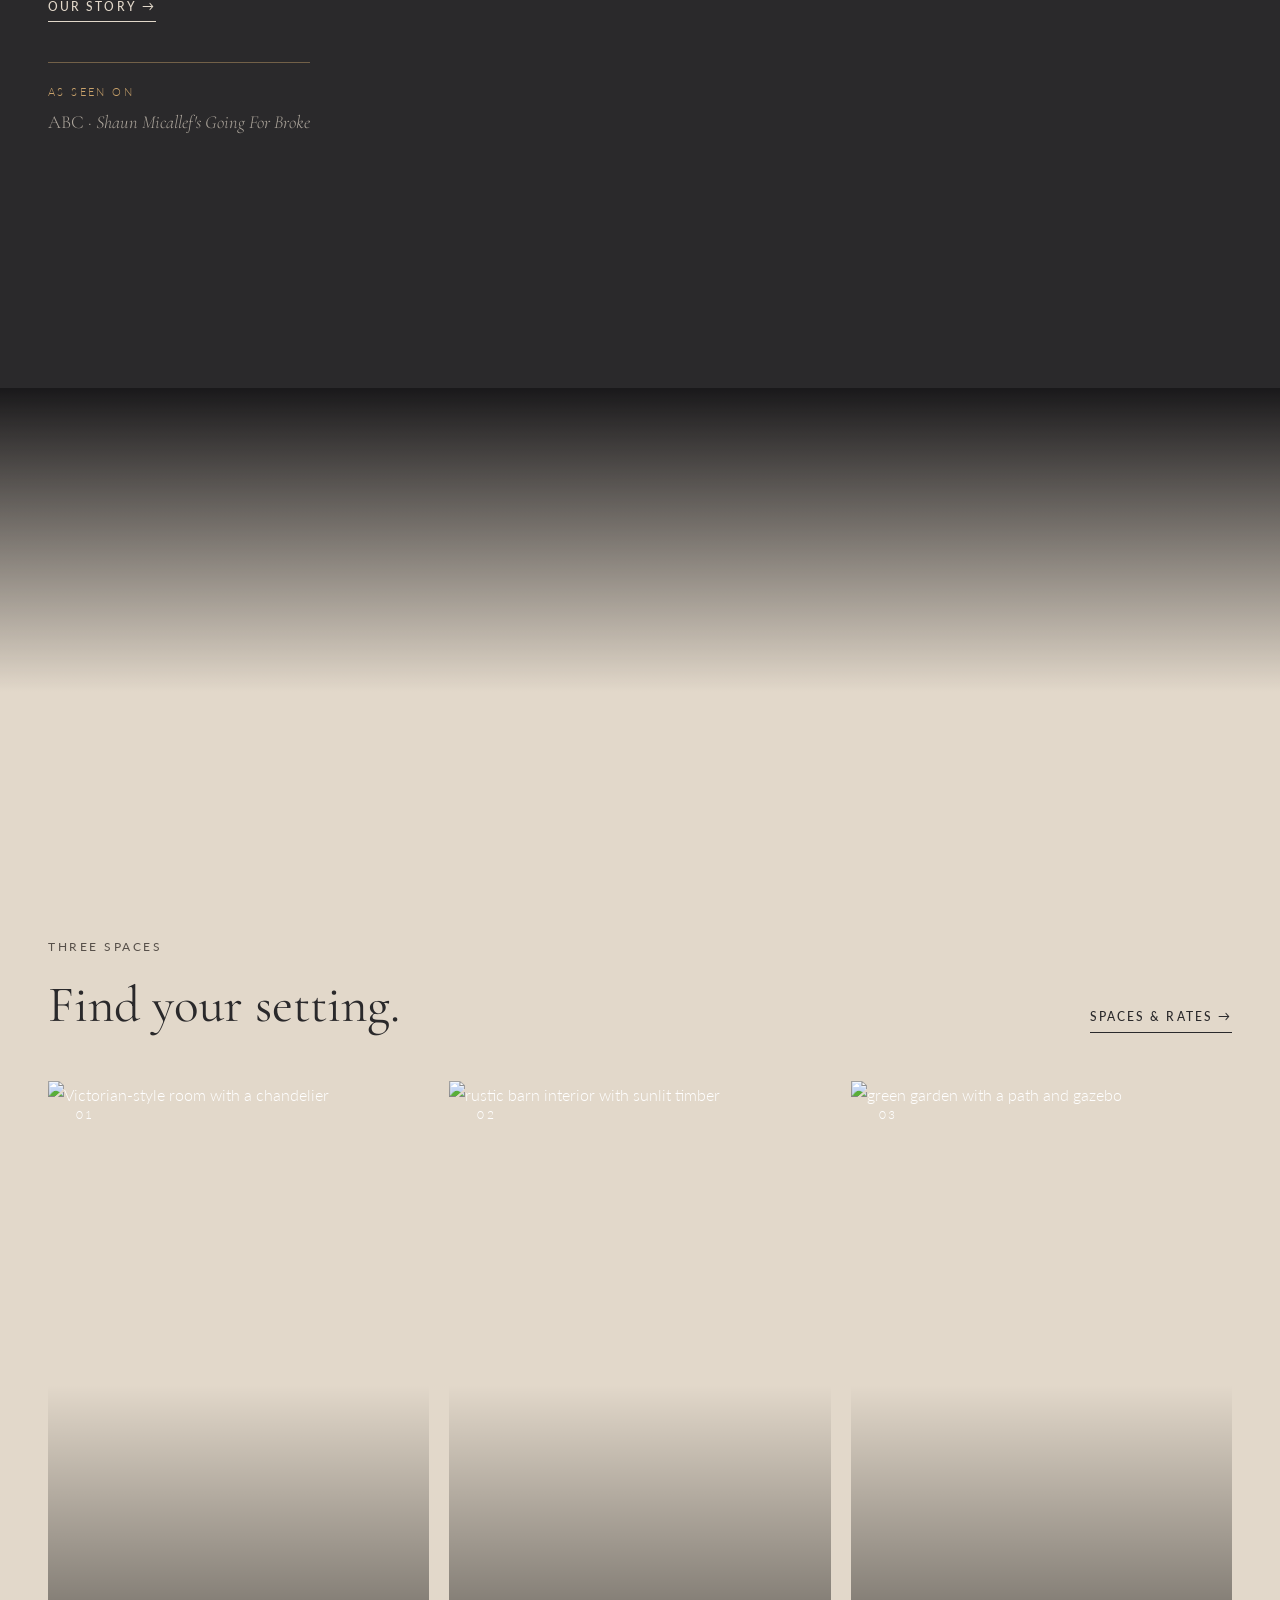
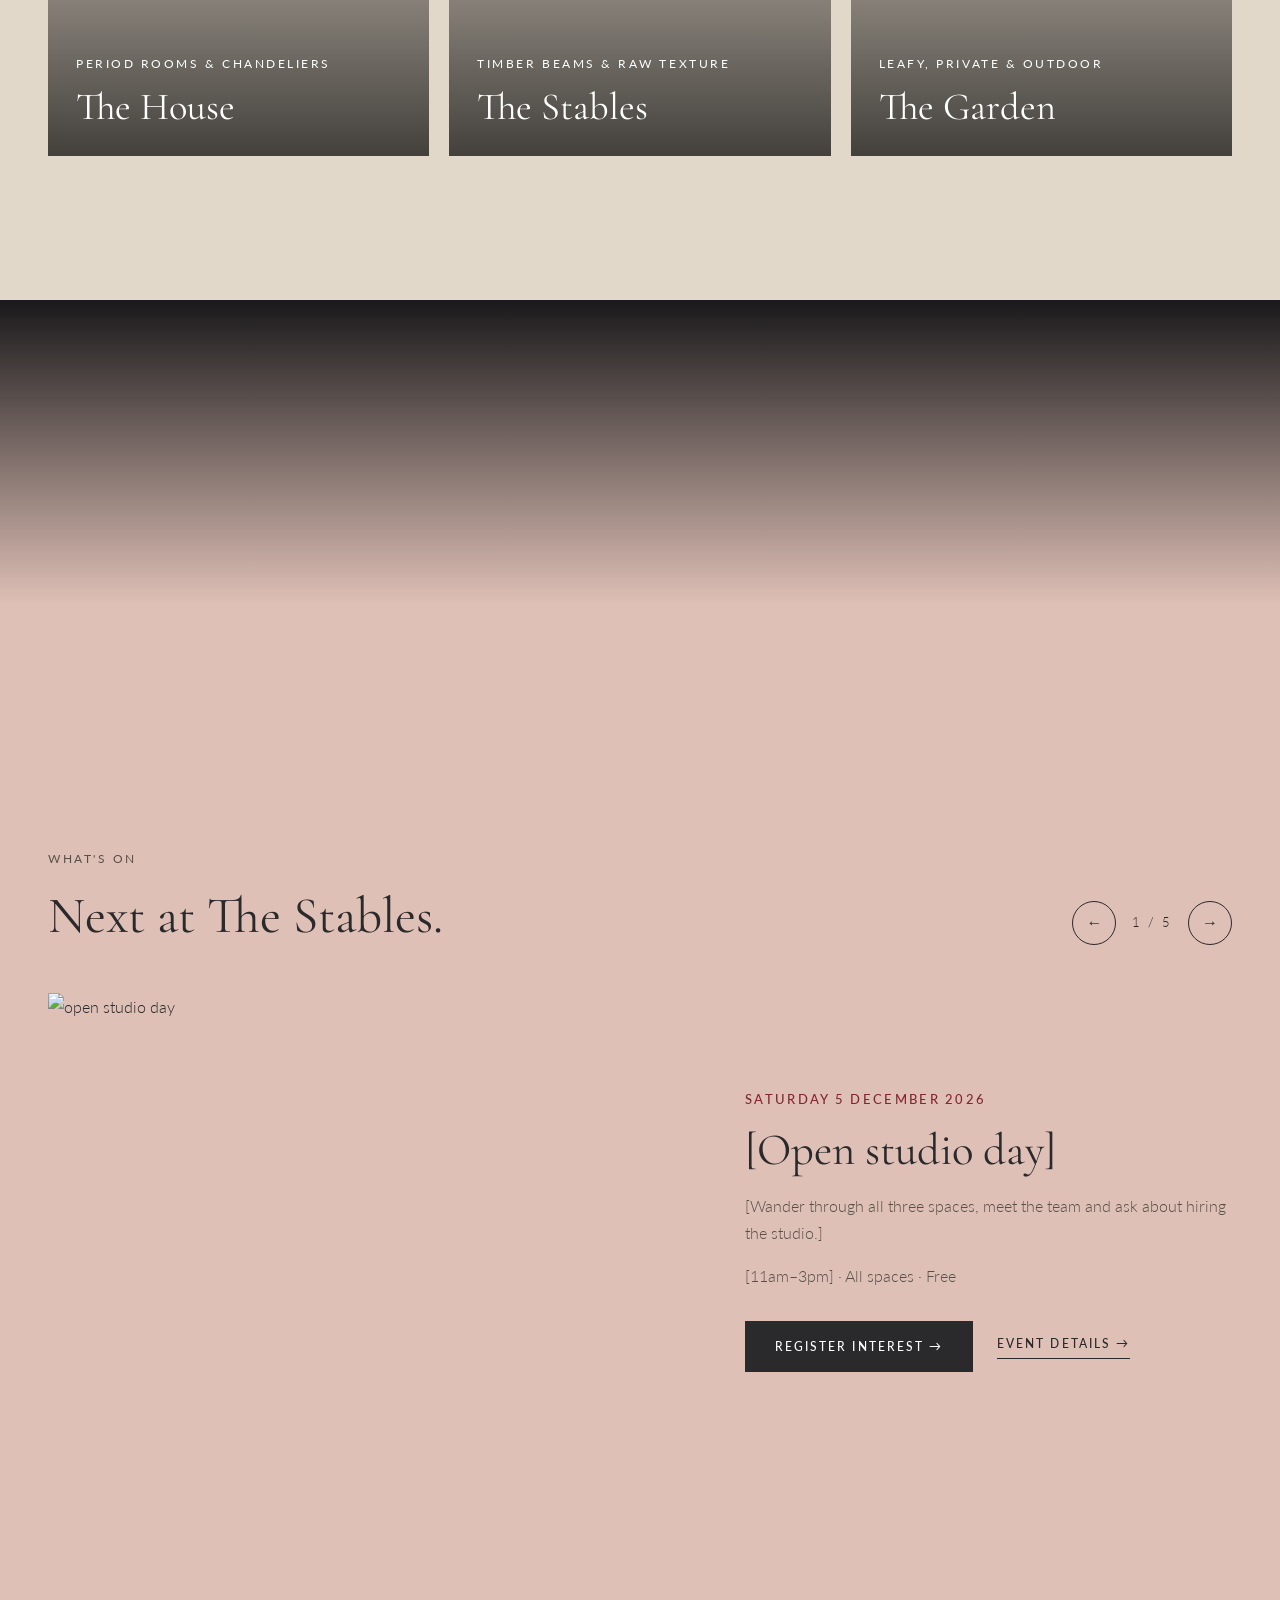
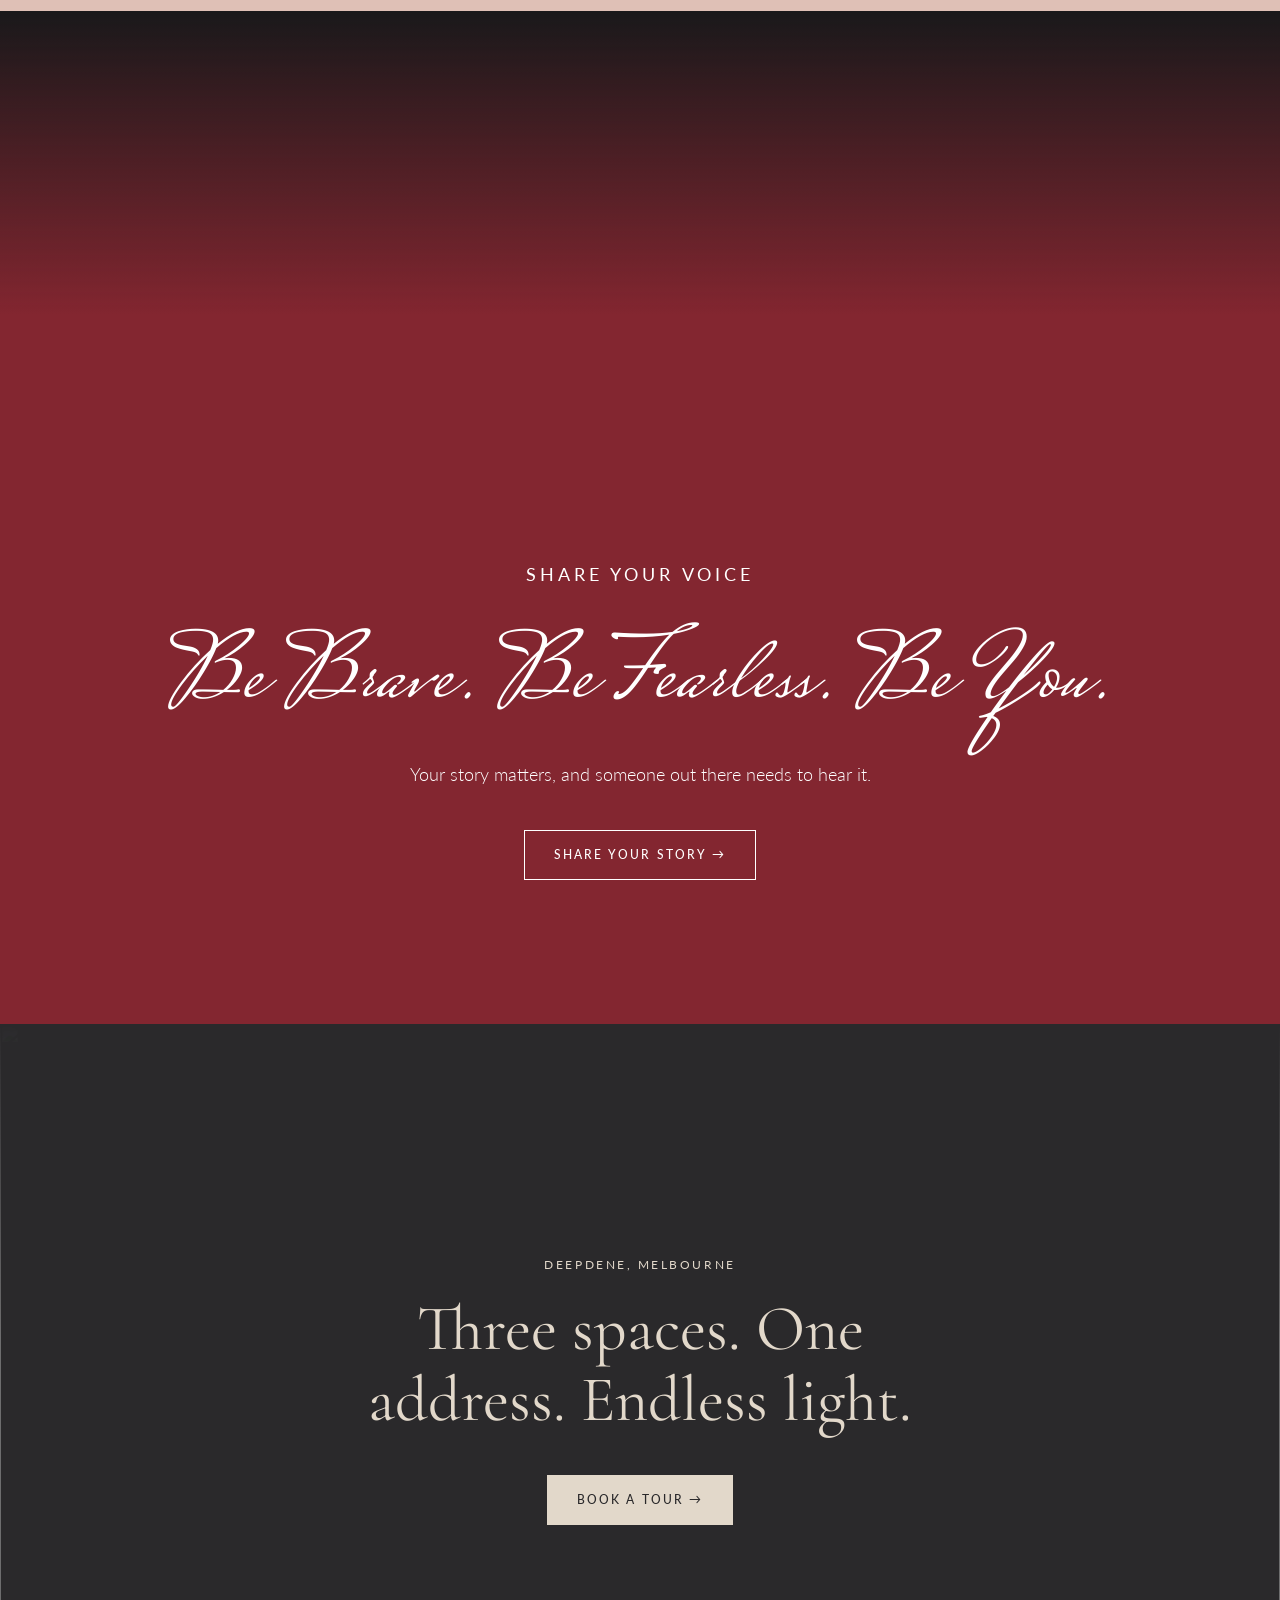
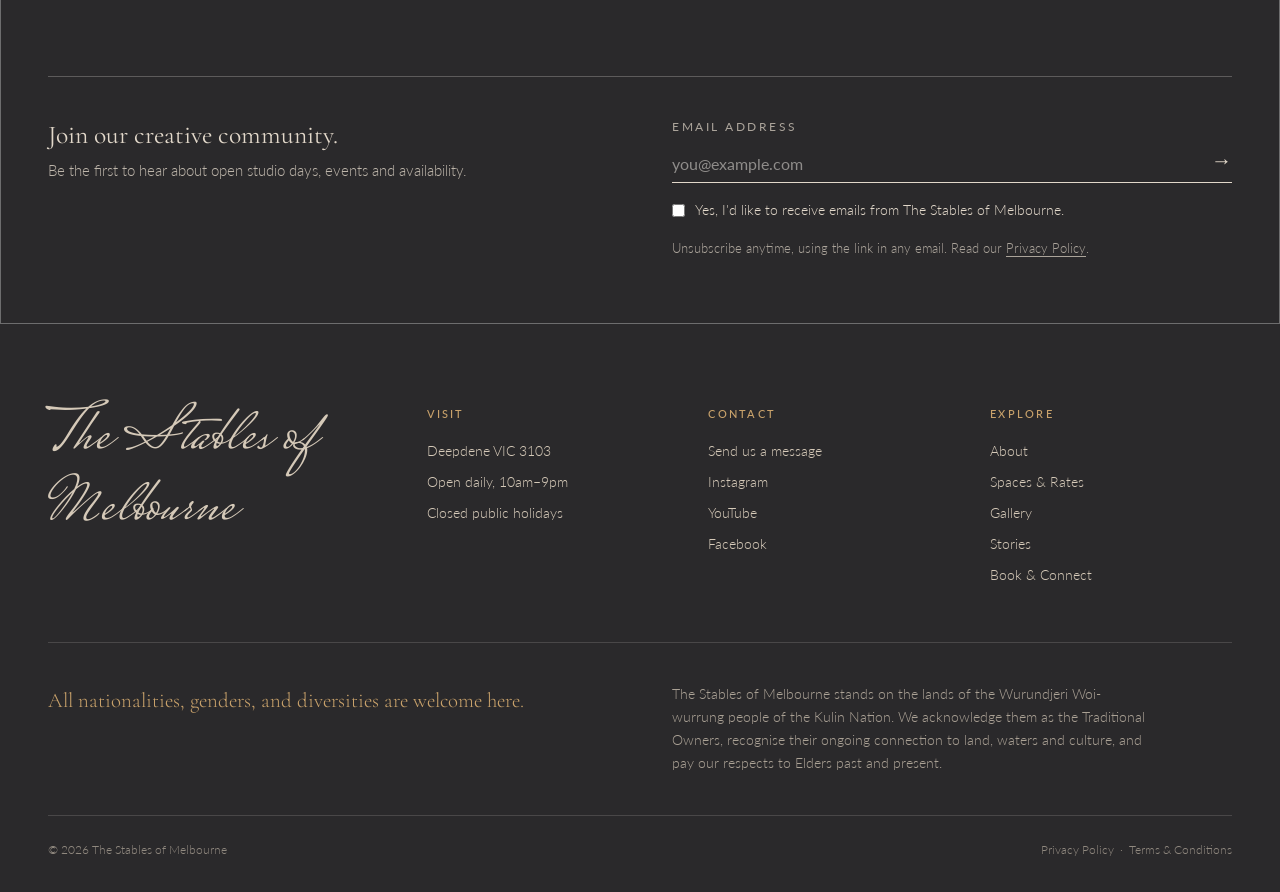
==== commit dd3c5ab9: "Publish website ZelescoConsulting/The_Stables_of_Melbourne_final@3d61cfe4481be353391216932197a79c77f" ====
--- a/index.html
+++ b/index.html
@@ -372,21 +372,22 @@
         <li><a href="events"><span class="menu-num">04</span>What&rsquo;s On</a></li>
         <li><a href="gallery"><span class="menu-num">05</span>Gallery</a></li>
         <li><a href="stories"><span class="menu-num">06</span>Stories</a></li>
+
+        <li class="menu-touch">
+          <button class="menu-touch-toggle" type="button" aria-expanded="false" aria-controls="menu-touch-list"><span class="menu-num">07</span>Get in touch<span class="menu-touch-arrow" aria-hidden="true"></span></button>
+          <div class="menu-touch-panel">
+            <ul class="menu-touch-list" id="menu-touch-list">
+              <li><a href="connect#tour">Book a tour</a></li>
+              <li><a href="connect#space">Hire a space</a></li>
+              <li><a href="connect#enquire">Send a message</a></li>
+              <li><a href="connect#subscribe">Join the mailing list</a></li>
+            </ul>
+          </div>
+        </li>
       </ol>
     </nav>
 
-    <a href="connect" class="menu-cta">Get in touch &rarr;</a>
-
     <div class="site-menu-extra">
-      <div>
-        <p class="site-menu-label">Book &amp; connect</p>
-        <ul>
-          <li><a href="connect#tour">Book a tour</a></li>
-          <li><a href="connect#space">Hire a space</a></li>
-          <li><a href="connect#enquire">Send a message</a></li>
-          <li><a href="connect#subscribe">Join the mailing list</a></li>
-        </ul>
-      </div>
       <div>
         <p class="site-menu-label">Visit</p>
         <p>Deepdene VIC 3103</p>
--- a/styles.css
+++ b/styles.css
@@ -217,8 +217,8 @@
 
   color: var(--color-white);
   background-color: rgba(42, 41, 43, 0.92);
-  backdrop-filter: blur(10px);
-  transition: opacity 0.5s ease, transform 0.5s ease, visibility 0.5s;
+  backdrop-filter: blur(8px);
+  transition: opacity 0.3s ease, transform 0.3s ease, visibility 0.3s;
 }
 
 .logo {
@@ -282,14 +282,14 @@
   position: absolute;
   inset: 0;
   background-color: var(--color-ink);
-  opacity: calc(0.7 + var(--fade, 0) * 0.3);
+  opacity: calc(0.8 + var(--fade, 0) * 0.2);
 }
 
 .hero-title {
   position: relative;
   z-index: 1;
   padding: 0 var(--gutter);
-  opacity: calc(1 - var(--fade, 0) * 1.4);
+  opacity: calc(1 - var(--fade, 0) * 1.0);
   transform: translateY(calc(var(--fade, 0) * -80px));
 }
 
@@ -300,7 +300,7 @@
   font-size: clamp(4.5rem, 13vw, 11rem);
   line-height: 1.15;
   text-transform: none;
-  color: var(--color-white);
+  color: var(--color-cream-dark);
 }
 
 .hero-title h1::after {
--- a/community.css
+++ b/community.css
@@ -162,6 +162,26 @@
 
 :root {
   --menu-width: clamp(400px, 44vw, 560px);
+
+  --menu-bg: #dfc0b6;
+  --menu-text: #2a292b;
+  --menu-soft: #57504a;
+  --menu-label: #57504a;
+  --menu-accent: #832630;
+  --menu-line: rgba(42, 41, 43, 0.18);
+  --menu-backdrop: #dfc0b6;
+}
+
+html[data-menu-tone="dark"] {
+  --menu-accent: #7a5a32;
+}
+
+html[data-menu-tone="wine"] {
+  --menu-accent: #832630;
+}
+
+html[data-menu-tone="light"] {
+  --menu-accent: #a34a52;
 }
 
 .page-shell {
@@ -172,12 +192,12 @@
 html.menu-open,
 html.menu-closing {
   overflow: hidden;
-  background-color: #1c1b1d;
+  background-color: var(--menu-backdrop);
 }
 
 html.menu-open body,
 html.menu-closing body {
-  background-color: #1c1b1d;
+  background-color: var(--menu-backdrop);
 }
 
 html.menu-open .page-shell,
@@ -191,9 +211,28 @@
     cursor: pointer;
   }
 
+  html.menu-open body::before,
+  html.menu-closing body::before {
+    content: "";
+    position: fixed;
+    left: var(--menu-x, 48px);
+    top: var(--menu-ty, 0px);
+    width: var(--menu-card-w, 50vw);
+    height: var(--menu-card-h, 50vh);
+    box-shadow: 0 30px 70px rgba(42, 41, 43, 0.28), 0 0 0 1px rgba(42, 41, 43, 0.1);
+    pointer-events: none;
+    opacity: 0;
+    transition: opacity 0.3s ease;
+  }
+
+  html.menu-open body::before {
+    opacity: 1;
+    transition: opacity 0.4s ease 0.45s;
+  }
+
   html.menu-open .page-shell,
   html.menu-closing .page-shell {
-    clip-path: inset(var(--menu-y, 0px) 0 calc(100% - var(--menu-y, 0px) - 100vh) 0);
+    clip-path: inset(var(--menu-y, 0px) 2px calc(100% - var(--menu-y, 0px) - 100vh) 0);
   }
 }
 
@@ -217,9 +256,8 @@
   box-sizing: border-box;
   padding: 1.6rem 3.5rem 2.5rem;
   overflow-y: auto;
-  background-color: var(--color-ink);
-  border-left: 1px solid rgba(201, 162, 107, 0.35);
-  color: var(--color-cream);
+  background-color: var(--menu-bg);
+  color: var(--menu-text);
   visibility: hidden;
   transform: translateX(100%);
   transition: transform 0.7s cubic-bezier(0.45, 0, 0.2, 1), visibility 0s linear 0.7s;
@@ -242,13 +280,13 @@
   font-size: 0.7rem;
   letter-spacing: 0.22em;
   text-transform: uppercase;
-  color: var(--color-gold);
+  color: var(--menu-label);
 }
 
 .menu-close span {
   font-size: 1.7rem;
   line-height: 1;
-  color: var(--color-gold);
+  color: var(--menu-accent);
 }
 
 .site-menu-nav ol {
@@ -265,61 +303,126 @@
   font-family: var(--font-heading);
   font-size: clamp(2rem, 3.1vw, 2.75rem);
   line-height: 1.14;
-  color: var(--color-cream);
+  color: var(--menu-text);
   text-decoration: none;
   transition: color 0.3s ease;
 }
 
 .menu-num {
+  flex: none;
+  width: 1.6rem;
   font-family: var(--font-body);
   font-size: 0.7rem;
   letter-spacing: 0.2em;
-  color: var(--color-gold);
+  color: var(--menu-label);
 }
 
 .site-menu-nav a:hover,
 .site-menu-nav a:focus-visible,
 .site-menu-nav a[aria-current="page"] {
-  color: var(--color-gold);
-}
-
-.menu-cta {
-  display: flex;
-  align-items: center;
-  justify-content: center;
-  min-height: 52px;
-  margin-top: 2rem;
-  border: 1px solid var(--color-gold);
-  font-size: 0.75rem;
-  letter-spacing: 0.2em;
-  text-transform: uppercase;
-  color: var(--color-cream);
+  color: var(--menu-accent);
+}
+
+.site-menu-nav a[aria-current="page"] {
+  font-style: italic;
+}
+
+.menu-touch-toggle {
+  display: flex;
+  align-items: baseline;
+  gap: 1.1rem;
+  width: 100%;
+  padding: 0.12rem 0;
+  border: 0;
+  background: none;
+  font-family: var(--font-heading);
+  font-size: clamp(2rem, 3.1vw, 2.75rem);
+  line-height: 1.14;
+  text-align: left;
+  color: var(--menu-text);
+  cursor: pointer;
+  transition: color 0.3s ease;
+}
+
+.menu-touch-toggle:hover,
+.menu-touch-toggle:focus-visible,
+.menu-touch.is-open .menu-touch-toggle,
+.menu-touch.is-current .menu-touch-toggle {
+  color: var(--menu-accent);
+}
+
+.menu-touch.is-current .menu-touch-toggle {
+  font-style: italic;
+}
+
+.menu-touch-arrow {
+  align-self: center;
+  width: 0.5rem;
+  height: 0.5rem;
+  margin-left: 0.35rem;
+  border-right: 1.5px solid currentColor;
+  border-bottom: 1.5px solid currentColor;
+  transform: translateY(-25%) rotate(45deg);
+  transition: transform 0.35s ease;
+}
+
+.menu-touch.is-open .menu-touch-arrow {
+  transform: translateY(25%) rotate(-135deg);
+}
+
+.menu-touch-panel {
+  display: grid;
+  grid-template-rows: 0fr;
+  visibility: hidden;
+  transition: grid-template-rows 0.4s ease, visibility 0s linear 0.4s;
+}
+
+.menu-touch.is-open .menu-touch-panel {
+  grid-template-rows: 1fr;
+  visibility: visible;
+  transition: grid-template-rows 0.4s ease, visibility 0s;
+}
+
+.menu-touch-list {
+  min-height: 0;
+  overflow: hidden;
+  margin: 0;
+  padding: 0 0 0 calc(1.6rem + 1.1rem);
+  list-style: none;
+}
+
+.menu-touch-list li:first-child {
+  padding-top: 0.4rem;
+}
+
+.menu-touch-list li:last-child {
+  padding-bottom: 0.3rem;
+}
+
+.site-menu-nav .menu-touch-list a {
+  display: inline-block;
+  padding: 0.2rem 0;
+  font-family: var(--font-heading);
+  font-size: 1.35rem;
+  line-height: 1.3;
+  color: var(--menu-soft);
   text-decoration: none;
-  transition: background-color 0.3s ease, color 0.3s ease;
-}
-
-.menu-cta:hover,
-.menu-cta:focus-visible {
-  background-color: var(--color-gold);
-  color: var(--color-ink);
+  transition: color 0.3s ease, transform 0.3s ease;
+}
+
+.site-menu-nav .menu-touch-list a:hover,
+.site-menu-nav .menu-touch-list a:focus-visible {
+  color: var(--menu-accent);
+  transform: translateX(0.35rem);
 }
 
 .site-menu-extra {
-  display: grid;
-  grid-template-columns: repeat(2, minmax(0, 1fr));
-  gap: 1.5rem;
   margin-top: 2rem;
   padding-top: 1.5rem;
-  border-top: 1px solid rgba(201, 162, 107, 0.35);
+  border-top: 1px solid var(--menu-line);
   font-size: 0.9rem;
   line-height: 1.6;
-  color: #cfc6bb;
-}
-
-.site-menu-extra ul {
-  margin: 0.4rem 0 0;
-  padding: 0;
-  list-style: none;
+  color: var(--menu-soft);
 }
 
 .site-menu-extra p {
@@ -331,13 +434,15 @@
 }
 
 .site-menu-extra a {
-  color: var(--color-cream);
-  text-decoration: none;
+  color: var(--menu-text);
+  text-decoration: underline;
+  text-decoration-color: var(--menu-line);
+  text-underline-offset: 3px;
 }
 
 .site-menu-extra a:hover,
 .site-menu-extra a:focus-visible {
-  color: var(--color-gold);
+  color: var(--menu-accent);
 }
 
 @media (min-width: 701px) and (max-width: 1000px) {
@@ -346,7 +451,6 @@
   }
 
   .site-menu-extra {
-    gap: 1rem;
     font-size: 0.85rem;
   }
 }
@@ -357,9 +461,12 @@
   }
 
   .site-menu-nav ol,
-  .menu-cta,
   .site-menu-extra {
     margin-top: 1.25rem;
+  }
+
+  .menu-touch-toggle {
+    font-size: 2rem;
   }
 }
 
@@ -369,7 +476,8 @@
     width: auto;
     padding: 1.1rem 1.5rem 1.75rem;
     border-left: 0;
-    background-color: rgba(42, 41, 43, 0.96);
+    box-shadow: none;
+    background-color: rgba(223, 192, 182, 0.97);
     opacity: 0;
     transform: none;
     transition: opacity 0.4s ease, visibility 0s linear 0.4s;
@@ -377,9 +485,9 @@
 
   @supports ((-webkit-backdrop-filter: blur(1px)) or (backdrop-filter: blur(1px))) {
     .site-menu {
-      background-color: rgba(42, 41, 43, 0.86);
-      -webkit-backdrop-filter: blur(12px);
-              backdrop-filter: blur(12px);
+      background-color: rgba(223, 192, 182, 0.86);
+      -webkit-backdrop-filter: blur(14px);
+              backdrop-filter: blur(14px);
     }
   }
 
@@ -392,12 +500,11 @@
     margin-top: 1.5rem;
   }
 
-  .site-menu-nav a {
+  .site-menu-nav a,
+  .menu-touch-toggle {
     font-size: 2.15rem;
-    color: #f3ece2;
-  }
-
-  .menu-cta,
+  }
+
   .site-menu-extra {
     margin-top: 1.5rem;
   }
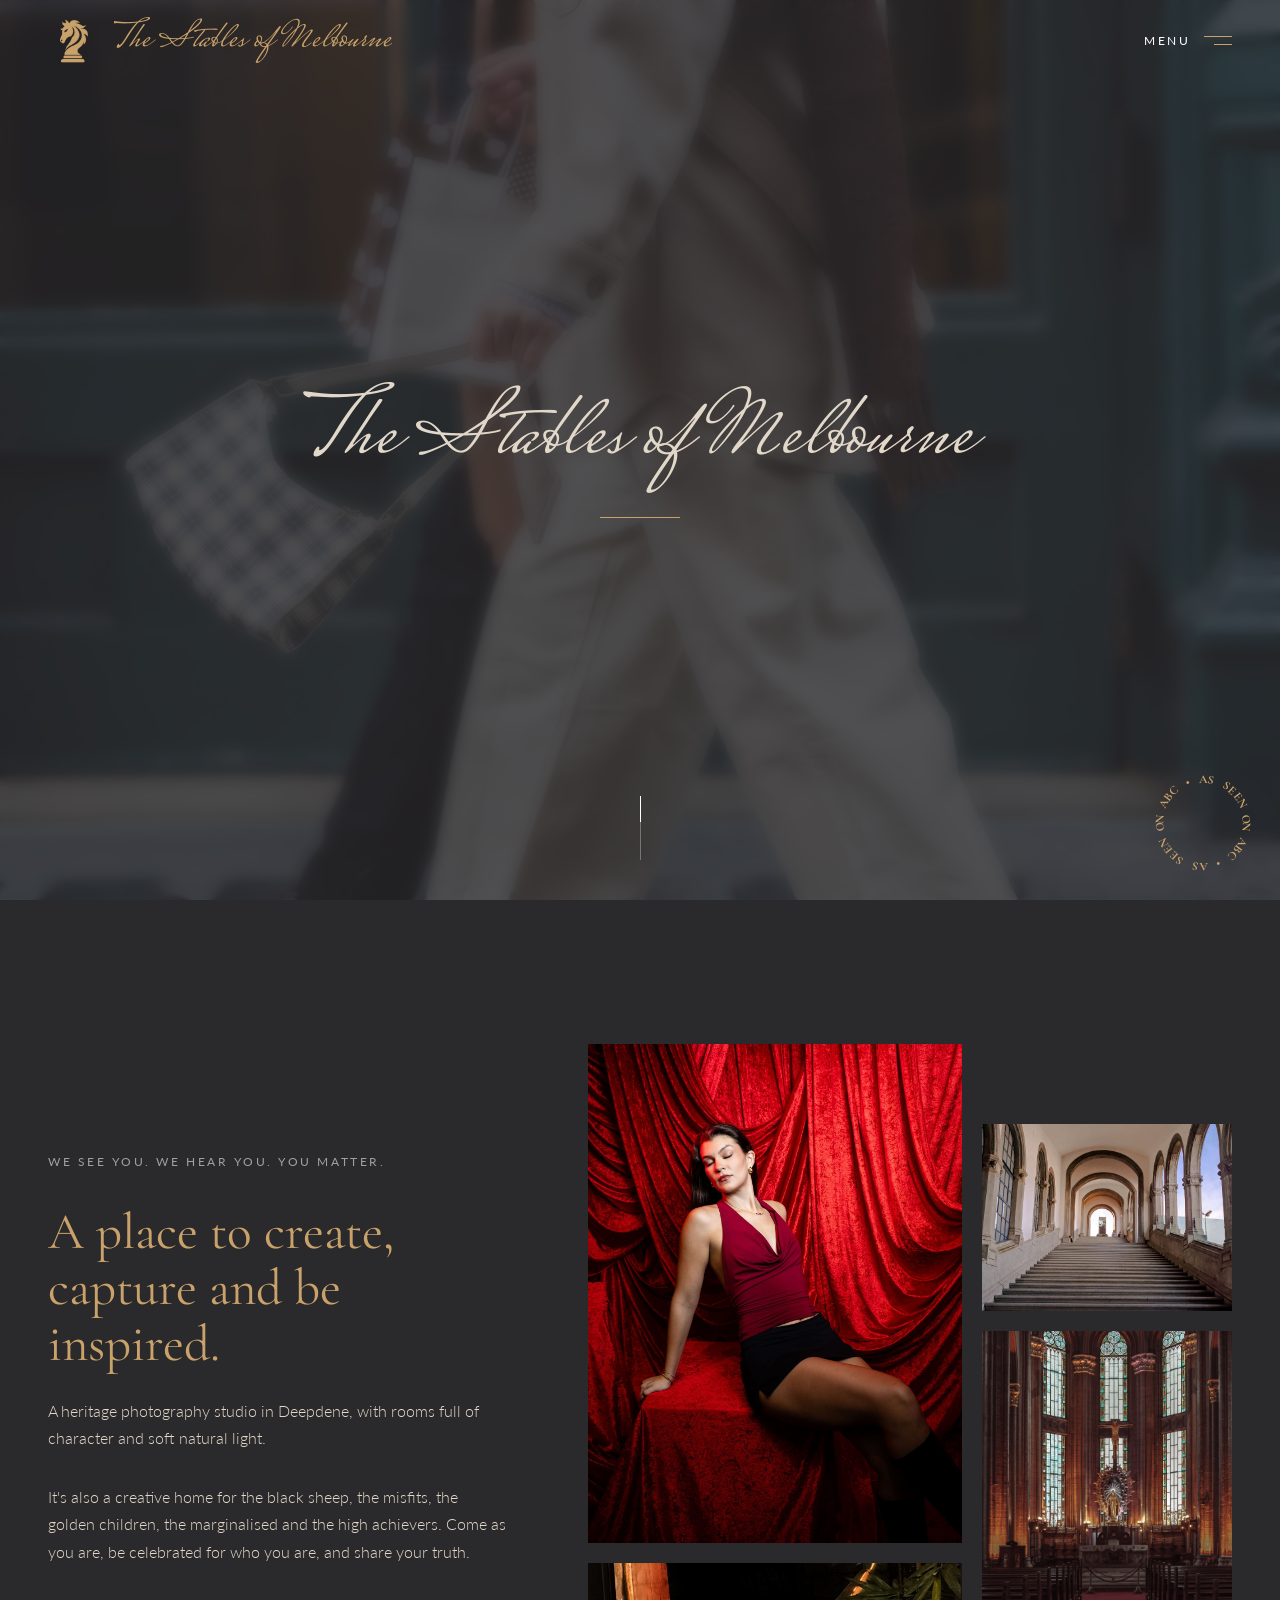
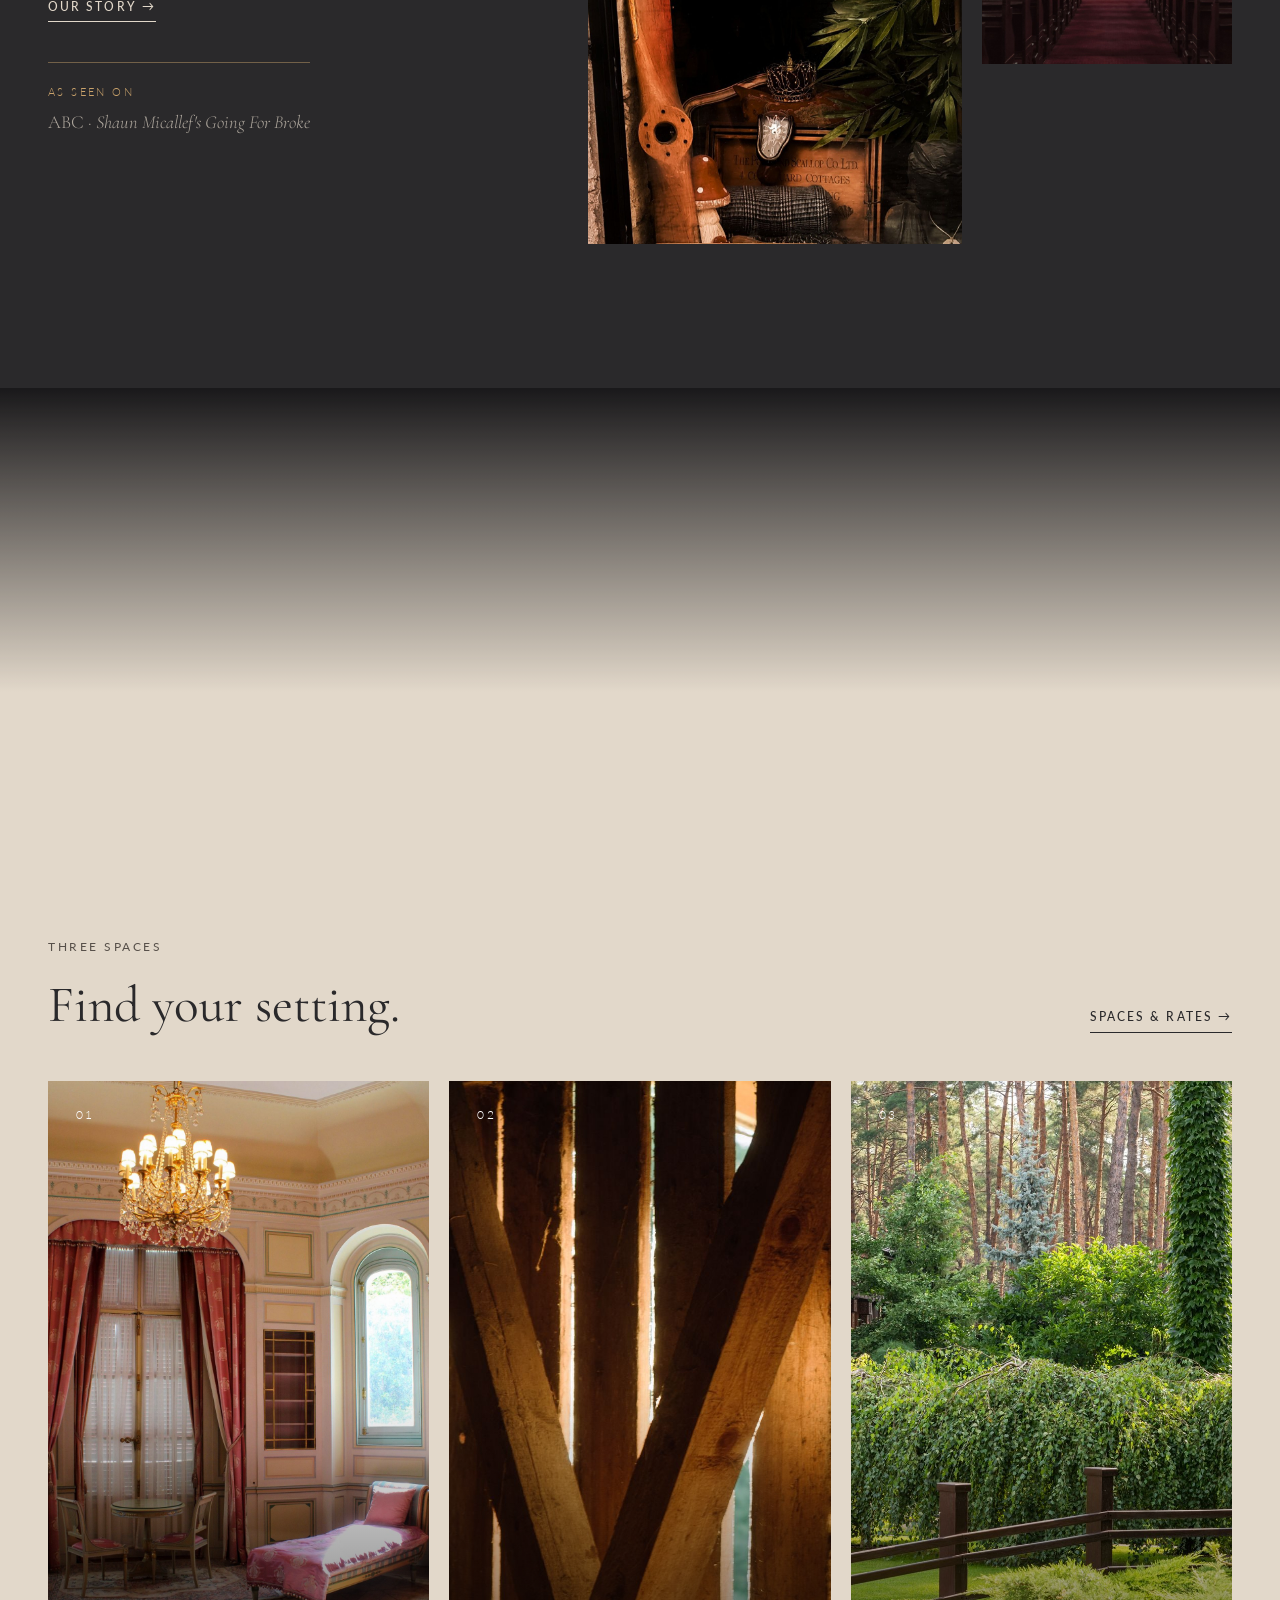
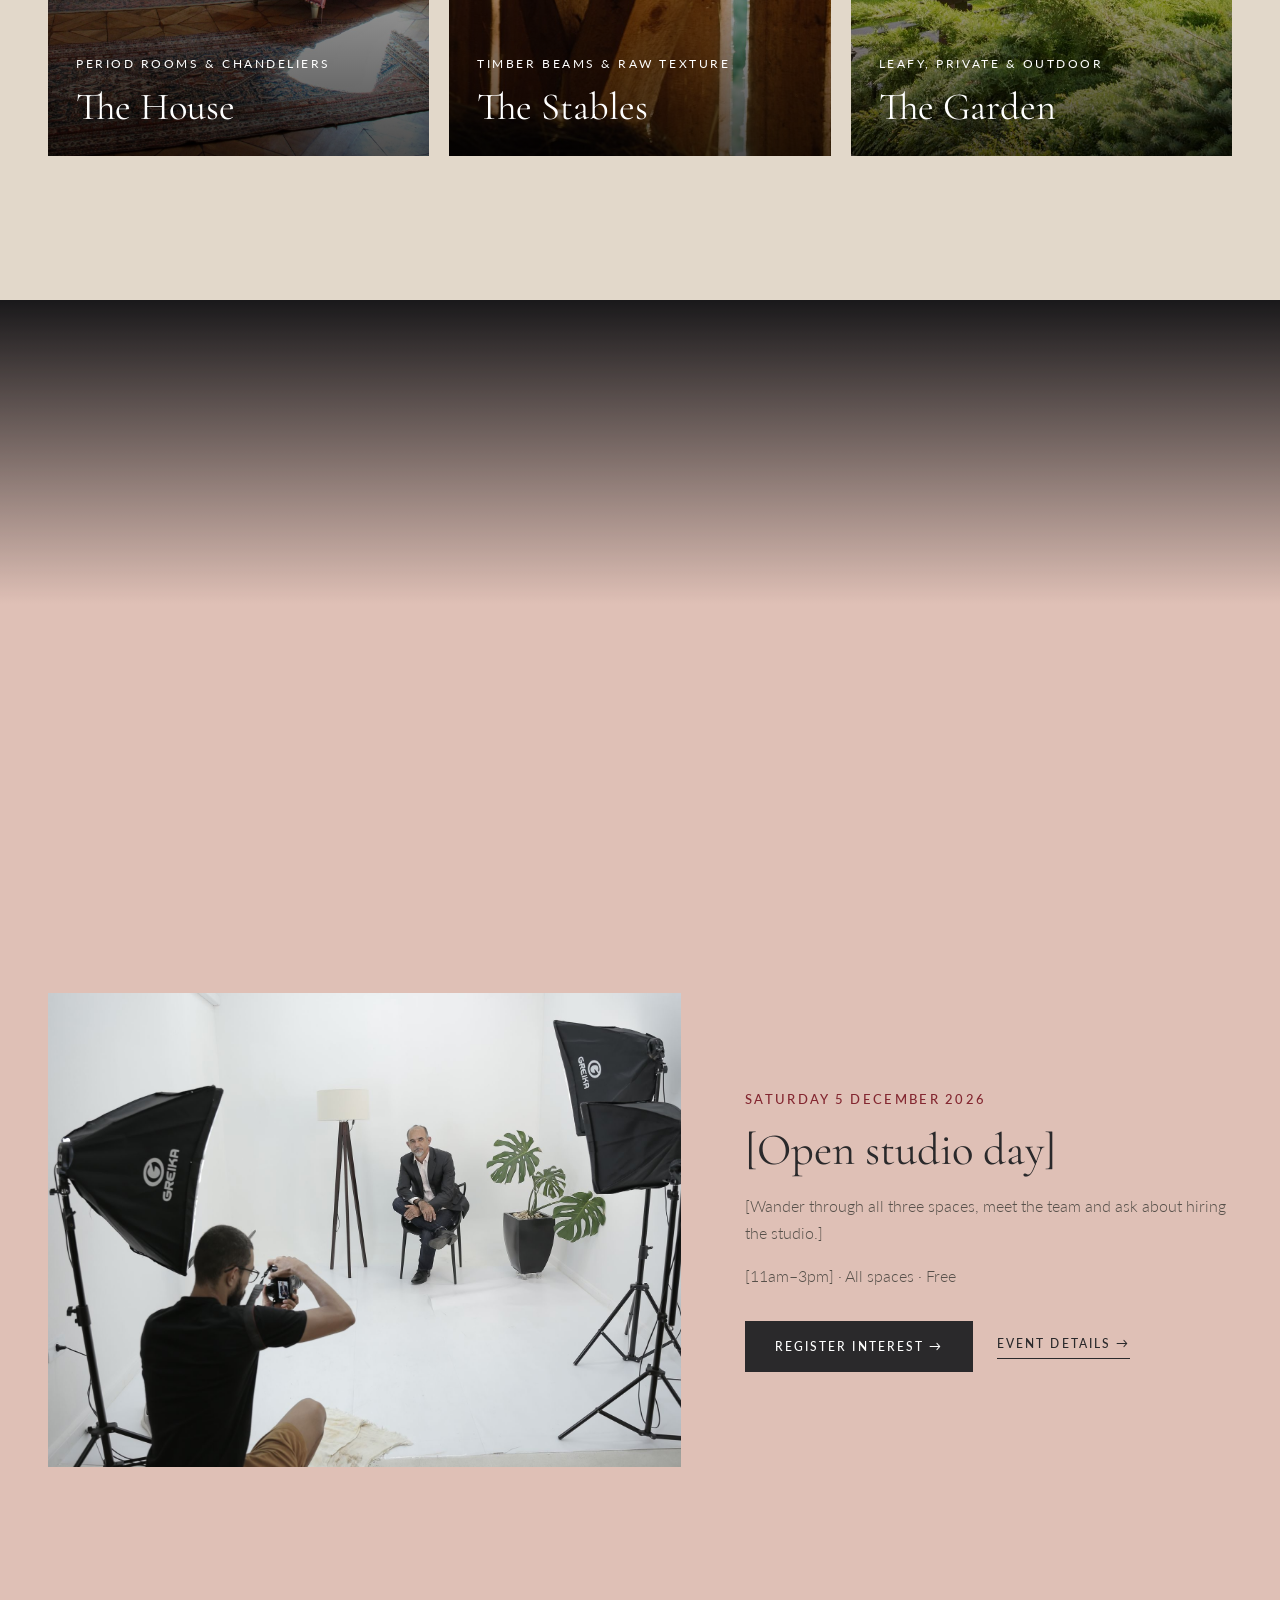
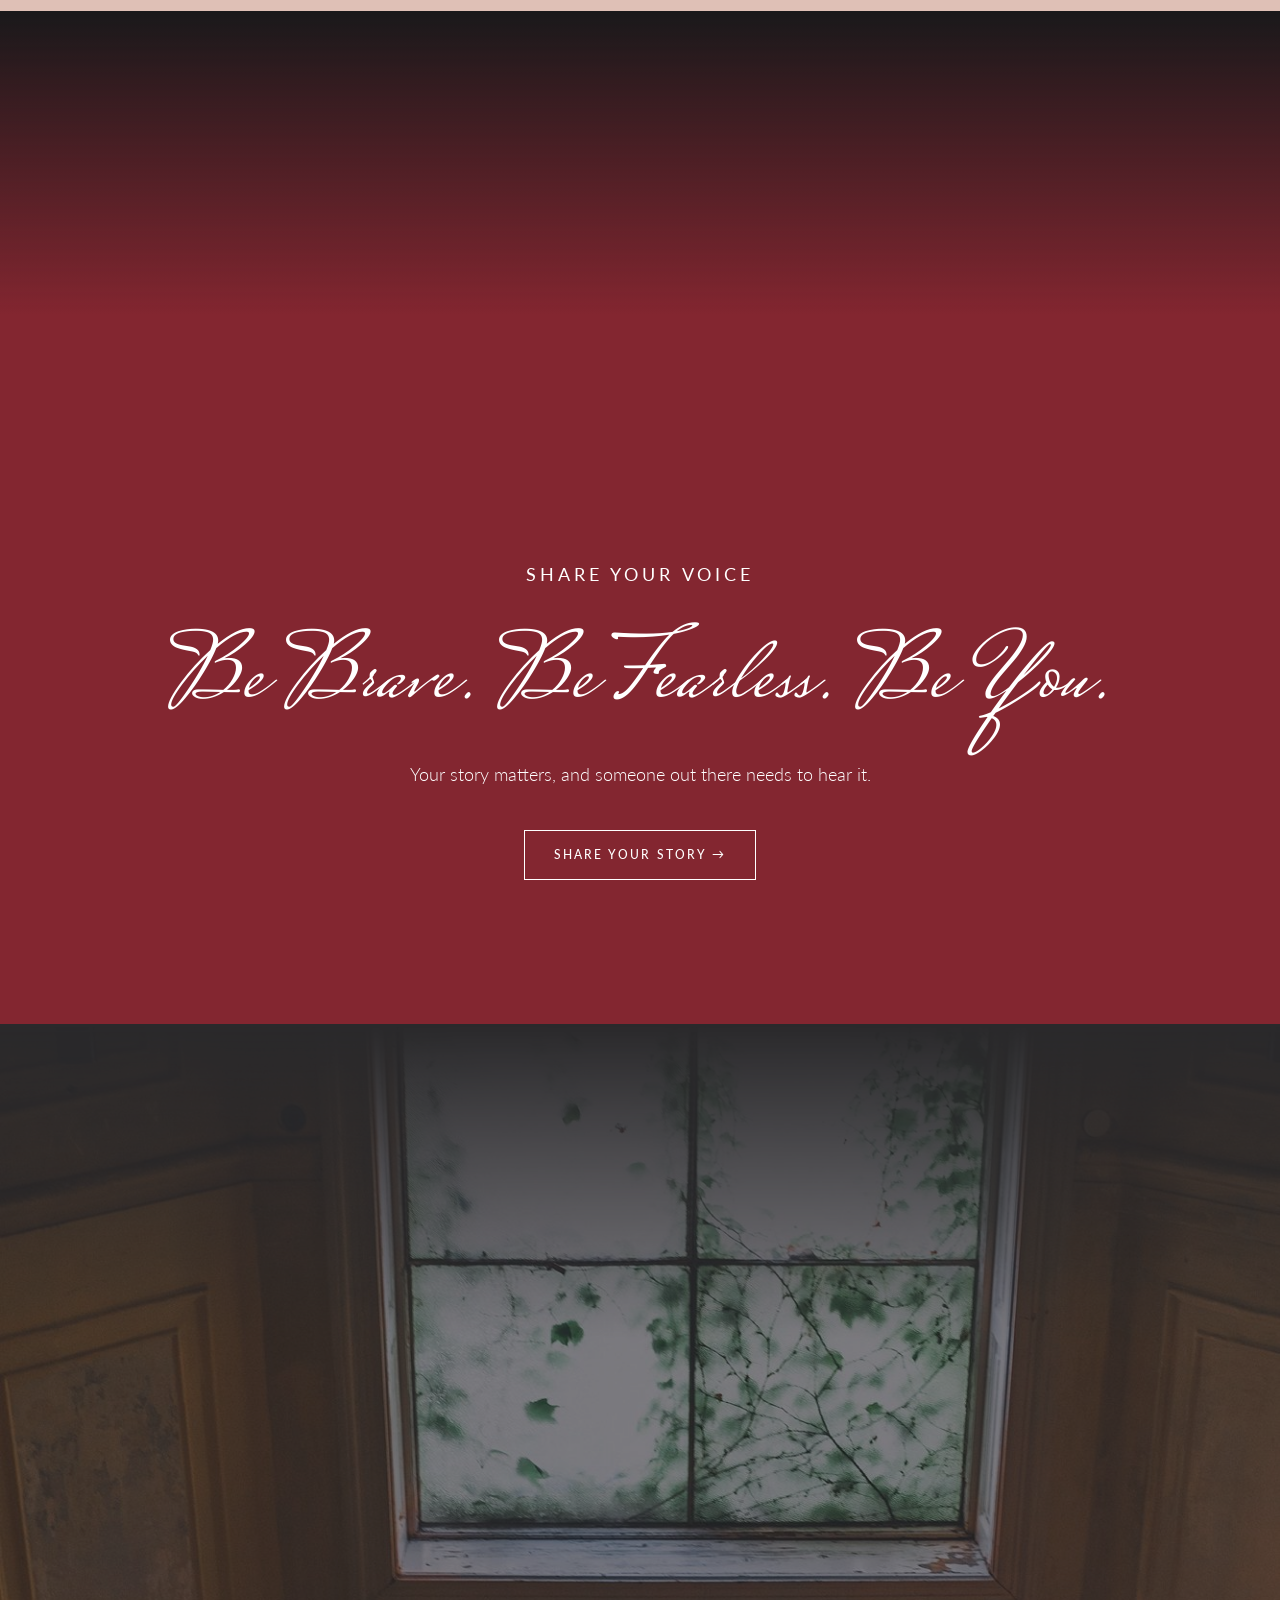
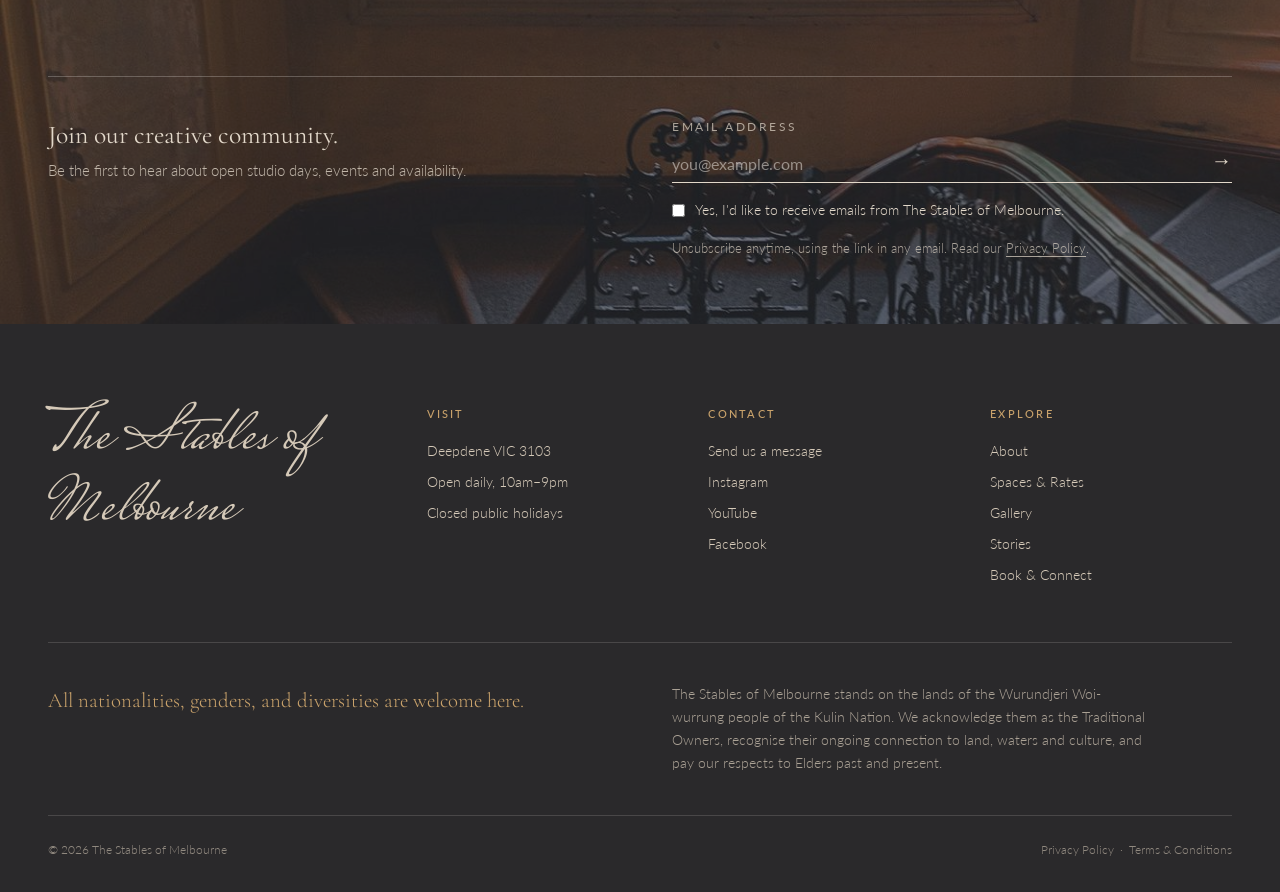
==== commit c92777a7: "Publish website ZelescoConsulting/The_Stables_of_Melbourne_final@59deabcfc568a03d7b7052b066716ac3764" ====
--- a/index.html
+++ b/index.html
@@ -5,9 +5,9 @@
   <meta charset="UTF-8">
   <meta name="viewport" content="width=device-width, initial-scale=1.0">
   <title>The Stables of Melbourne | Heritage Photography Studio for Hire</title>
-  <link rel="icon" href="/favicon.ico" sizes="48x48">
-  <link rel="icon" href="/images/icon-192.png" type="image/png" sizes="192x192">
-  <link rel="apple-touch-icon" href="/images/apple-touch-icon.png">
+  <link rel="icon" href="/favicon.ico?v=stables-horse" sizes="16x16 32x32 48x48">
+  <link rel="icon" href="/images/icon-192.png?v=stables-horse" type="image/png" sizes="192x192">
+  <link rel="apple-touch-icon" href="/images/apple-touch-icon.png?v=stables-horse">
   <meta name="description" content="A heritage photography studio in Deepdene, Melbourne, with three spaces to hire: the House, the Stables and the Garden.">
 
   <link rel="canonical" href="https://www.thestablesofmelbourne.com/">
@@ -397,6 +397,10 @@
     </div>
   </aside>
 
+  <a class="scroll-ring" href="https://iview.abc.net.au/video/DO2550H002S00?utm_content=link&amp;utm_medium=content_shared" aria-label="Watch The Stables of Melbourne on ABC iview">
+    <span class="scroll-ring-text" aria-hidden="true">AS SEEN ON ABC • AS SEEN ON ABC • </span>
+  </a>
+
   <script src="content.js" data-then="script.js community.js">
 </script>
 
--- a/community.css
+++ b/community.css
@@ -1,5 +1,5 @@
 :root {
-  --crest: url("images/crest-brass.png");
+  --crest: url("images/stables-logo.png");
   --font-logo: "Mrs Saint Delafield", cursive;
 }
 
@@ -24,8 +24,6 @@
   display: block;
   flex: none;
   aspect-ratio: 1;
-  border: 1px solid currentColor;
-  border-radius: 50%;
   box-sizing: border-box;
   color: var(--color-gold);
   transition: color 0.25s ease;
@@ -35,8 +33,8 @@
   position: absolute;
   left: 50%;
   top: 50%;
-  width: 76%;
-  aspect-ratio: 900 / 320;
+  width: 100%;
+  aspect-ratio: 1;
   transform: translate(-50%, -50%);
   background-color: currentColor;
   -webkit-mask: var(--crest) center / contain no-repeat;
@@ -65,8 +63,6 @@
   overflow: hidden;
   text-overflow: ellipsis;
   font-size: 2.35rem;
-  color: var(--color-cream);
-  transition: color 0.25s ease;
 }
 
 .menu-toggle,
@@ -151,6 +147,17 @@
   color: var(--color-ink);
 }
 
+.site-header .brand-seal,
+.site-header .brand-name {
+  color: var(--color-gold);
+  transition: color 0.35s ease;
+}
+
+.site-header[data-tone="wine"] .brand-seal,
+.site-header[data-tone="wine"] .brand-name {
+  color: var(--color-cream);
+}
+
 .site-header[data-tone="light"] .brand-seal,
 .site-header[data-tone="light"] .brand-name {
   color: var(--color-ink);
@@ -182,6 +189,62 @@
 
 html[data-menu-tone="light"] {
   --menu-accent: #a34a52;
+}
+
+.scroll-ring {
+  --ring-size: 105.6px;
+  --ring-radius: -44px;
+  position: fixed;
+  right: max(24px, env(safe-area-inset-right));
+  bottom: max(24px, env(safe-area-inset-bottom));
+  z-index: 8;
+  width: var(--ring-size);
+  height: var(--ring-size);
+  border-radius: 50%;
+  background: transparent;
+  color: #C9A26B;
+  cursor: pointer;
+}
+
+.scroll-ring:focus-visible {
+  outline: 2px solid currentColor;
+  outline-offset: 4px;
+}
+
+.scroll-ring-text {
+  position: absolute;
+  inset: 0;
+  visibility: hidden;
+  font-family: var(--font-heading);
+  font-size: 12px;
+  font-weight: 700;
+  line-height: 1;
+  text-transform: uppercase;
+}
+
+.scroll-ring-text.is-ready { visibility: visible; }
+
+.scroll-ring-char {
+  position: absolute;
+  top: 50%;
+  left: 50%;
+  white-space: pre;
+  transform: translate(-50%, -50%)
+    rotate(calc(360deg / var(--char-count) * var(--char-index)))
+    translateY(var(--ring-radius));
+}
+
+html.menu-open .scroll-ring,
+html.menu-closing .scroll-ring { visibility: hidden; }
+
+@media (max-width: 500px) {
+  .scroll-ring {
+    --ring-size: 80px;
+    --ring-radius: -32.8px;
+    right: max(16px, env(safe-area-inset-right));
+    bottom: max(16px, env(safe-area-inset-bottom));
+  }
+  .scroll-ring-text { font-size: 6.4px; }
 }
 
 .page-shell {
@@ -581,8 +644,8 @@
 }
 
 .home .hero::after {
-  -webkit-backdrop-filter: blur(4px);
-          backdrop-filter: blur(4px);
+  -webkit-backdrop-filter: blur(8px);
+          backdrop-filter: blur(8px);
 }
 
 .hero {
@@ -1093,8 +1156,7 @@
   margin-bottom: 4rem;
 }
 
-.ev-card,
-.ev-spacer {
+.ev-card {
   flex: 1 1 0;
   min-width: 0;
   transition: flex 0.75s cubic-bezier(0.2, 0.7, 0.2, 1);
@@ -1104,8 +1166,7 @@
   display: flex;
 }
 
-.ev-row.has-open .ev-card,
-.ev-row.has-open .ev-spacer {
+.ev-row.has-open .ev-card {
   flex: 0.55 1 0;
 }
 
@@ -1116,6 +1177,365 @@
 .ev-media {
   flex: 1 1 0;
   min-width: 0;
+}
+
+.past-events .section-head {
+  display: flex;
+  justify-content: space-between;
+  align-items: flex-end;
+  gap: 2rem;
+}
+
+.album-switcher .event-switch {
+  border-color: rgba(244, 240, 233, 0.6);
+  color: var(--color-cream);
+}
+
+.album-switcher .event-switch:hover,
+.album-switcher .event-switch:focus-visible {
+  background-color: var(--color-cream);
+  color: var(--color-ink);
+}
+
+.album-switcher .event-counter {
+  color: rgba(244, 240, 233, 0.75);
+}
+
+.album-grid.album-carousel {
+  display: block;
+}
+
+.album-carousel .album {
+  display: none;
+  grid-template-columns: 1.3fr 1fr;
+  gap: 4rem;
+  align-items: center;
+}
+
+.album-carousel .album.is-current {
+  display: grid;
+  animation: event-in 0.6s ease both;
+}
+
+.album-carousel .album-cover {
+  margin-bottom: 0;
+}
+
+.album-carousel .album-cover-button {
+  display: block;
+}
+
+.album-strip {
+  display: grid;
+  grid-template-columns: repeat(4, 1fr);
+  gap: 0.75rem;
+  margin-top: 0.75rem;
+}
+
+.album-thumb {
+  position: relative;
+  overflow: hidden;
+}
+
+.album-thumb img {
+  display: block;
+  width: 100%;
+  aspect-ratio: 1;
+  object-fit: cover;
+  transition: transform 0.6s ease, filter 0.6s ease;
+}
+
+.album-thumb:hover img,
+.album-thumb:focus-visible img {
+  transform: scale(1.06);
+  filter: brightness(0.75);
+}
+
+.album-strip-more {
+  position: absolute;
+  inset: 0;
+  display: flex;
+  align-items: center;
+  justify-content: center;
+  background: rgba(42, 41, 43, 0.6);
+  font-size: 1rem;
+  letter-spacing: 0.15em;
+  color: var(--color-cream);
+}
+
+.album-when {
+  margin: 0 0 1rem;
+  font-size: 0.8rem;
+  font-weight: 500;
+  letter-spacing: 0.18em;
+  text-transform: uppercase;
+  color: var(--color-gold);
+}
+
+.album-text h3 {
+  margin: 0 0 1rem;
+  font-size: clamp(2rem, 3.5vw, 3rem);
+  color: var(--color-cream);
+}
+
+.album-about {
+  margin: 0 0 2rem;
+  color: rgba(244, 240, 233, 0.75);
+}
+
+.album-carousel .album-view {
+  display: inline-flex;
+  width: auto;
+  margin-top: 1rem;
+  padding: 1rem 1.75rem;
+  border: 1px solid rgba(244, 240, 233, 0.7);
+  font-size: 0.75rem;
+  letter-spacing: 0.2em;
+  text-transform: uppercase;
+  color: var(--color-cream);
+  transition: background-color 0.3s ease, color 0.3s ease;
+}
+
+.album-carousel .album-view:hover,
+.album-carousel .album-view:focus-visible {
+  background-color: var(--color-cream);
+  color: var(--color-ink);
+}
+
+.album-strip-more {
+  font-size: 1rem;
+}
+
+.album-all {
+  margin-top: 3rem;
+  padding-top: 1.5rem;
+  border-top: 1px solid rgba(244, 240, 233, 0.18);
+}
+
+.album-all-toggle {
+  padding: 0.3rem 0;
+  border: 0;
+  border-bottom: 1px solid rgba(201, 162, 107, 0.7);
+  background: none;
+  font-size: 0.75rem;
+  letter-spacing: 0.2em;
+  text-transform: uppercase;
+  color: var(--color-cream);
+  cursor: pointer;
+}
+
+.album-all-toggle:hover,
+.album-all-toggle:focus-visible {
+  color: var(--color-gold);
+}
+
+.album-all-count {
+  color: rgba(244, 240, 233, 0.6);
+}
+
+.album-index {
+  margin-top: 2.5rem;
+  animation: ev-arrive 0.5s ease both;
+}
+
+.album-year + .album-year {
+  margin-top: 3rem;
+}
+
+.album-year-title {
+  margin: 0 0 1.25rem;
+  padding-bottom: 0.6rem;
+  border-bottom: 1px solid rgba(201, 162, 107, 0.45);
+  font-size: 1.9rem;
+  color: var(--color-gold);
+}
+
+.album-year-grid {
+  display: grid;
+  grid-template-columns: repeat(auto-fill, minmax(170px, 1fr));
+  gap: 1.5rem 1.25rem;
+}
+
+.album-month {
+  display: block;
+  min-height: 1.1rem;
+  margin-bottom: 0.35rem;
+  padding-bottom: 0.35rem;
+  border-bottom: 1px solid rgba(244, 240, 233, 0.18);
+  font-size: 0.7rem;
+  letter-spacing: 0.22em;
+  text-transform: uppercase;
+  color: rgba(244, 240, 233, 0.6);
+}
+
+.album-month.is-repeat {
+  color: transparent;
+}
+
+.album-tile {
+  display: flex;
+  flex-direction: column;
+  gap: 0.35rem;
+  padding: 0;
+  border: 0;
+  background: none;
+  text-align: left;
+  color: var(--color-cream);
+  cursor: pointer;
+}
+
+.album-tile img {
+  width: 100%;
+  aspect-ratio: 4 / 3;
+  object-fit: cover;
+  margin-bottom: 0.4rem;
+  transition: filter 0.4s ease;
+}
+
+.album-tile:hover img,
+.album-tile:focus-visible img {
+  filter: brightness(0.7);
+}
+
+.album-tile-name {
+  font-family: var(--font-heading);
+  font-size: 1.15rem;
+  line-height: 1.2;
+}
+
+.album-tile-when {
+  font-size: 0.75rem;
+  letter-spacing: 0.08em;
+  color: rgba(244, 240, 233, 0.6);
+}
+
+@media (max-width: 500px) {
+  .album-year-grid {
+    grid-template-columns: repeat(2, minmax(0, 1fr));
+    gap: 1.25rem 0.9rem;
+  }
+}
+
+@media (max-width: 900px) {
+  .album-carousel .album {
+    grid-template-columns: 1fr;
+    gap: 2rem;
+  }
+}
+
+@media (max-width: 500px) {
+  .past-events .section-head {
+    flex-direction: column;
+    align-items: flex-start;
+  }
+
+  .album-strip {
+    gap: 0.5rem;
+  }
+}
+
+.ev-row.is-later:not(.is-shown) {
+  display: none;
+}
+
+.ev-row.is-arriving {
+  animation: ev-arrive 0.6s cubic-bezier(0.2, 0.7, 0.2, 1) both;
+}
+
+@keyframes ev-arrive {
+  from { opacity: 0; transform: translateY(-1.5rem); }
+  to   { opacity: 1; transform: none; }
+}
+
+.ev-show {
+  position: relative;
+  display: flex;
+  flex-direction: column;
+  align-items: center;
+  gap: 0.9rem;
+  margin: -1.5rem 0 4rem;
+  padding-top: 0.5rem;
+}
+
+.ev-show-more {
+  display: flex;
+  flex-direction: column;
+  align-items: center;
+  gap: 0.6rem;
+  padding: 0 1rem;
+  border: 0;
+  background: none;
+  color: var(--color-ink);
+  cursor: pointer;
+}
+
+.ev-show-all {
+  padding: 0.2rem 0;
+  border: 0;
+  border-bottom: 1px solid rgba(42, 41, 43, 0.35);
+  background: none;
+  font-size: 0.65rem;
+  letter-spacing: 0.2em;
+  text-transform: uppercase;
+  color: var(--color-muted);
+  cursor: pointer;
+  transition: color 0.3s ease, border-color 0.3s ease;
+}
+
+.ev-show-all:hover,
+.ev-show-all:focus-visible {
+  color: var(--color-crimson);
+  border-color: var(--color-crimson);
+}
+
+.ev-show-all[hidden] {
+  display: none;
+}
+
+.ev-show-line {
+  position: absolute;
+  left: 0;
+  right: 0;
+  top: 0.5rem;
+  height: 1px;
+  background: rgba(42, 41, 43, 0.25);
+}
+
+.ev-show-arrow {
+  position: relative;
+  display: block;
+  width: 120px;
+  padding: 0 1rem;
+  background: var(--color-blush);
+  color: var(--color-crimson);
+  transition: transform 0.4s ease;
+}
+
+.ev-show-arrow svg {
+  display: block;
+  width: 100%;
+  height: 16px;
+  overflow: visible;
+}
+
+.ev-show-label {
+  font-size: 0.7rem;
+  letter-spacing: 0.22em;
+  text-transform: uppercase;
+}
+
+.ev-show-more:hover .ev-show-arrow,
+.ev-show-more:focus-visible .ev-show-arrow {
+  transform: translateY(4px);
+}
+
+.ev-show-more.is-all .ev-show-arrow {
+  transform: rotate(180deg);
+}
+
+.ev-show-more.is-all:hover .ev-show-arrow,
+.ev-show-more.is-all:focus-visible .ev-show-arrow {
+  transform: rotate(180deg) translateY(4px);
 }
 
 .ev-photo {
@@ -1164,6 +1584,51 @@
   background: radial-gradient(ellipse at 100% 100%, rgba(42, 41, 43, 0.5), rgba(42, 41, 43, 0) 70%);
   pointer-events: none;
   transition: opacity 0.4s ease;
+}
+
+.ev-badge {
+  position: absolute;
+  left: 1.25rem;
+  bottom: 1.25rem;
+  z-index: 2;
+  display: flex;
+  flex-direction: column;
+  align-items: center;
+  justify-content: center;
+  width: 4.6rem;
+  height: 4.6rem;
+  background-color: #faf7f2;
+  color: var(--color-ink);
+  box-shadow: 0 6px 18px rgba(0, 0, 0, 0.18);
+  transition: opacity 0.3s ease;
+}
+
+.ev-badge-month {
+  font-family: var(--font-heading);
+  font-size: 0.8rem;
+  letter-spacing: 0.08em;
+  line-height: 1;
+  text-transform: uppercase;
+}
+
+.ev-badge-day {
+  font-family: var(--font-heading);
+  font-size: 2.6rem;
+  font-weight: 500;
+  line-height: 0.95;
+}
+
+@media (max-width: 500px) {
+  .ev-badge {
+    left: 1rem;
+    bottom: 1rem;
+    width: 3.9rem;
+    height: 3.9rem;
+  }
+
+  .ev-badge-day {
+    font-size: 2.2rem;
+  }
 }
 
 .ev-more {
@@ -1309,6 +1774,7 @@
 
 .ev-card.open .ev-caption,
 .ev-card.open .ev-more,
+.ev-card.open .ev-badge,
 .ev-card.open .ev-photo::after {
   opacity: 0;
 }
@@ -1350,6 +1816,7 @@
 
 .ev-row.has-open .ev-card:not(.open) .ev-caption,
 .ev-row.has-open .ev-card:not(.open) .ev-more,
+.ev-row.has-open .ev-card:not(.open) .ev-badge,
 .ev-row.has-open .ev-card:not(.open) .ev-photo::after {
   opacity: 0;
 }
@@ -1778,6 +2245,15 @@
     display: contents;
   }
 
+  .ev-card.is-wide {
+    grid-column: 1 / -1;
+  }
+
+  .ev-show {
+    grid-column: 1 / -1;
+    margin: 0 0 3rem;
+  }
+
   .ev-spacer {
     display: none;
   }
@@ -1843,6 +2319,7 @@
 
   .ev-row.has-open .ev-card:not(.open) .ev-caption,
   .ev-row.has-open .ev-card:not(.open) .ev-more,
+  .ev-row.has-open .ev-card:not(.open) .ev-badge,
   .ev-row.has-open .ev-card:not(.open) .ev-photo::after {
     opacity: 1;
   }
